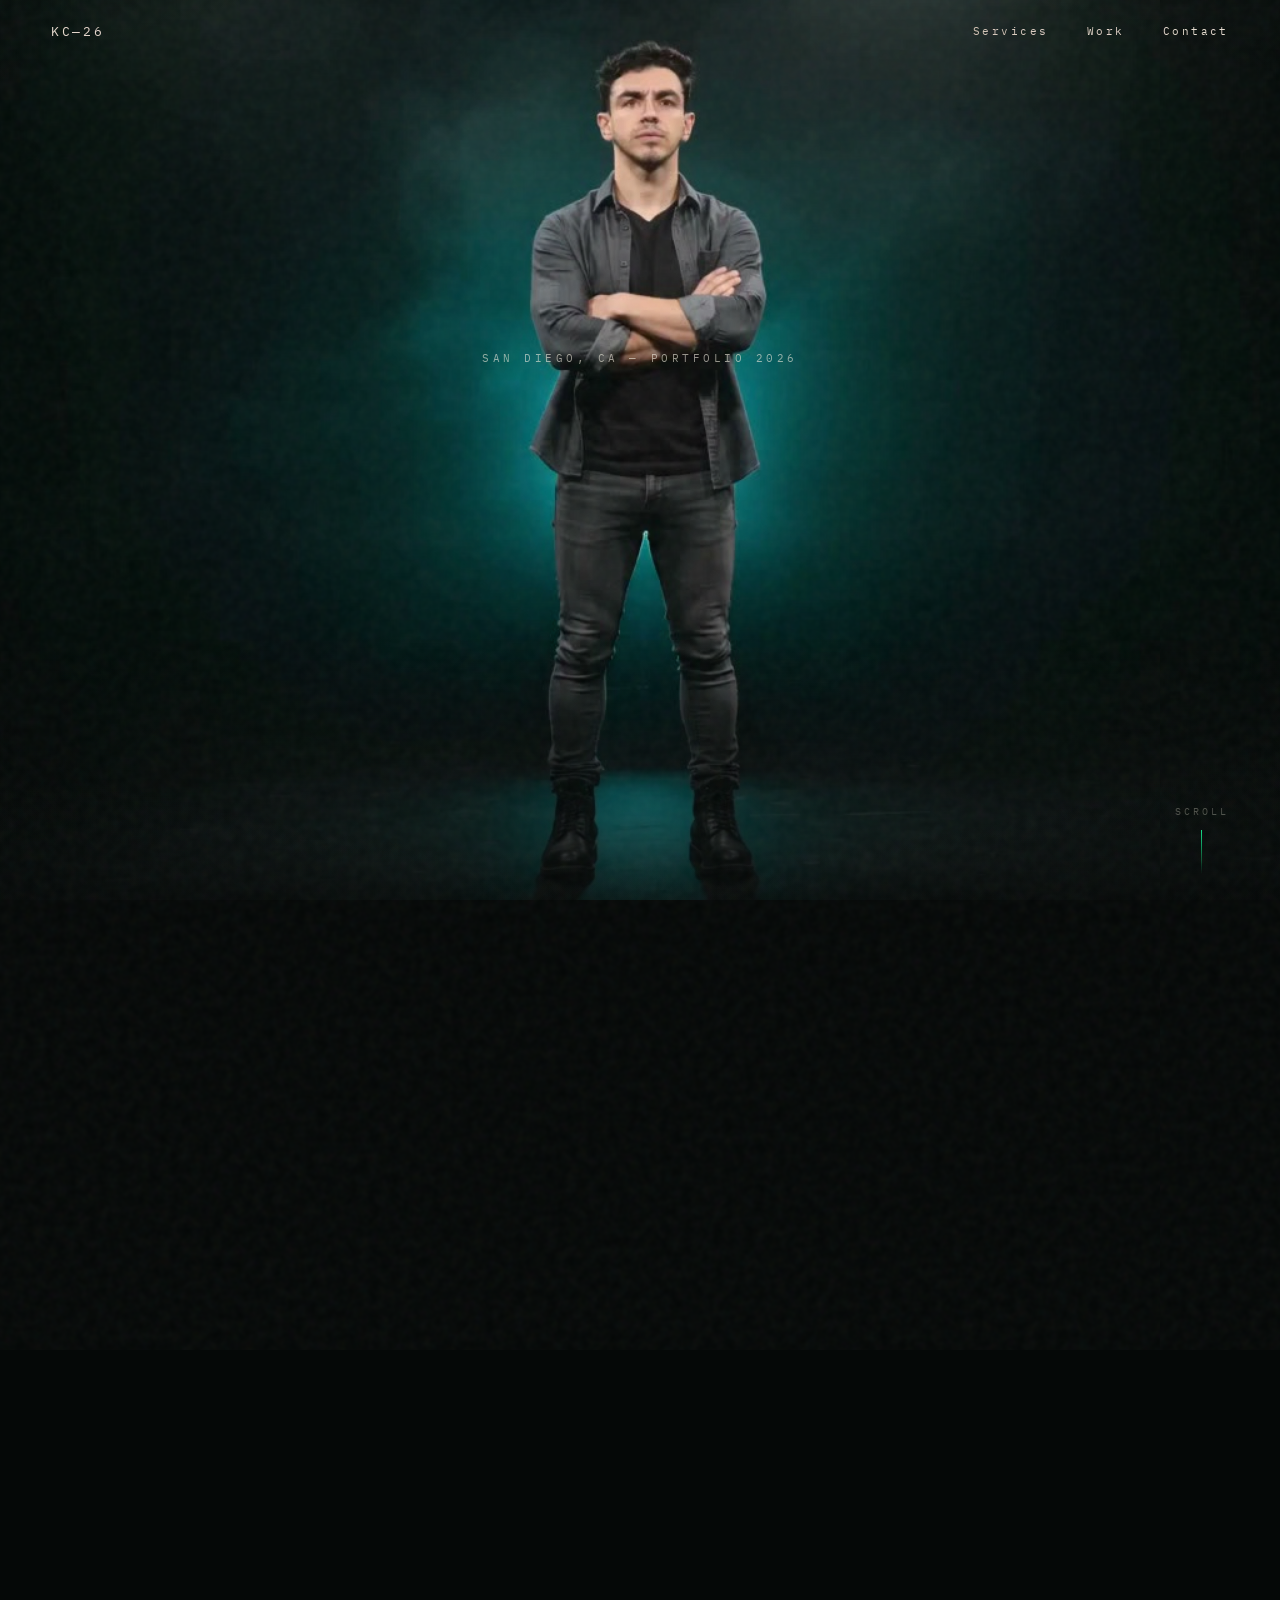
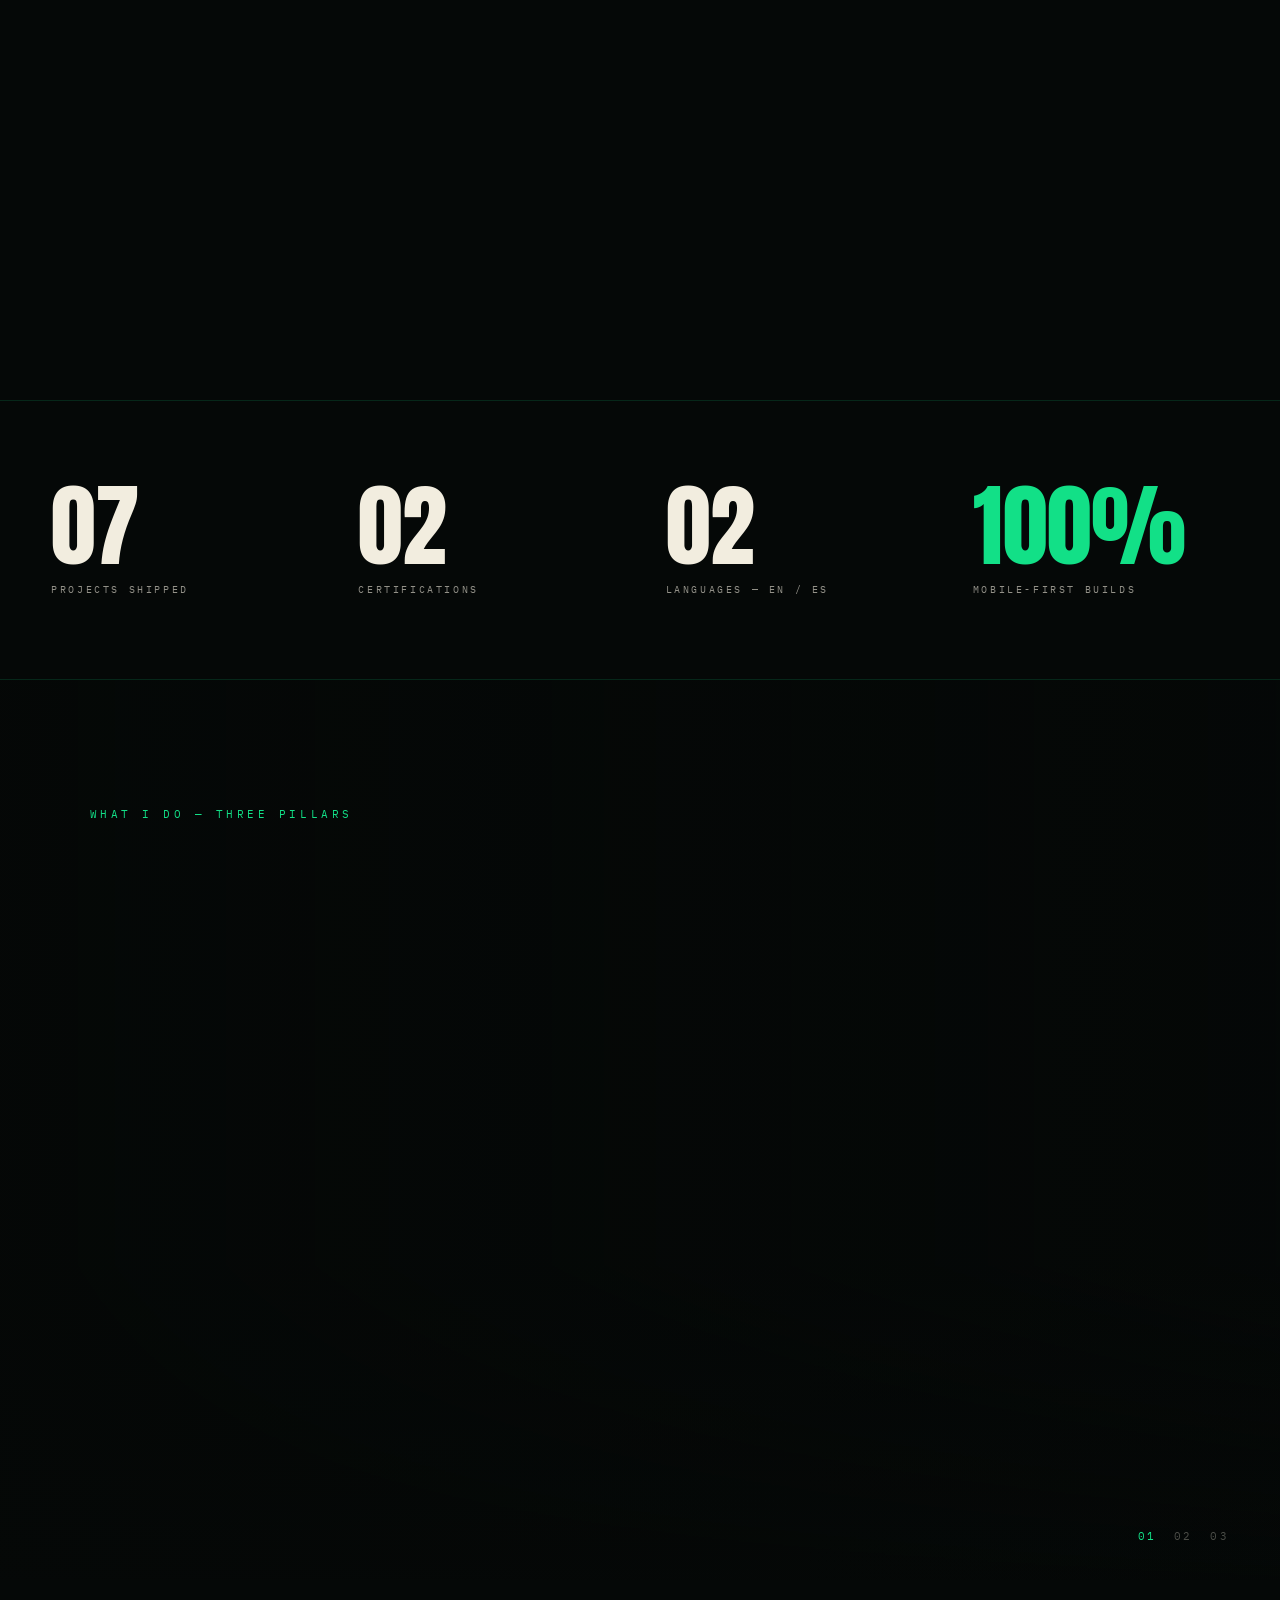
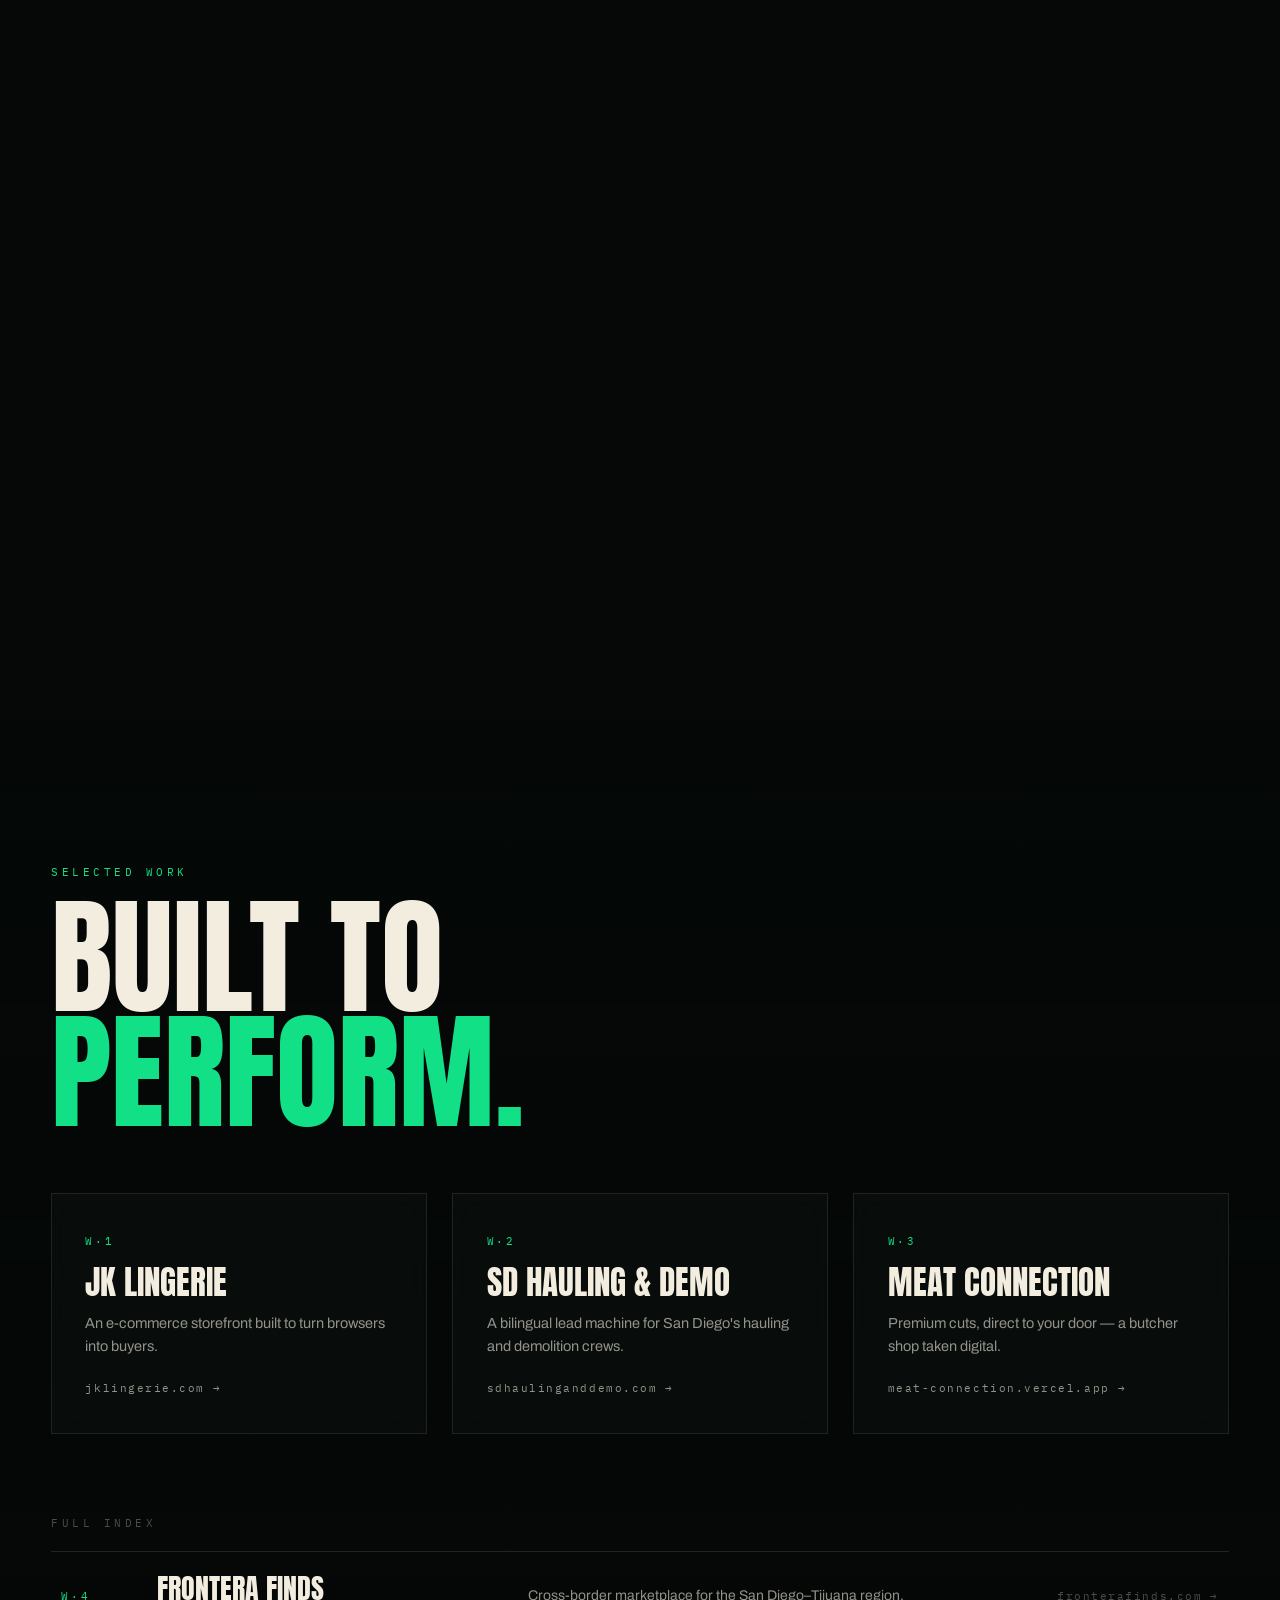
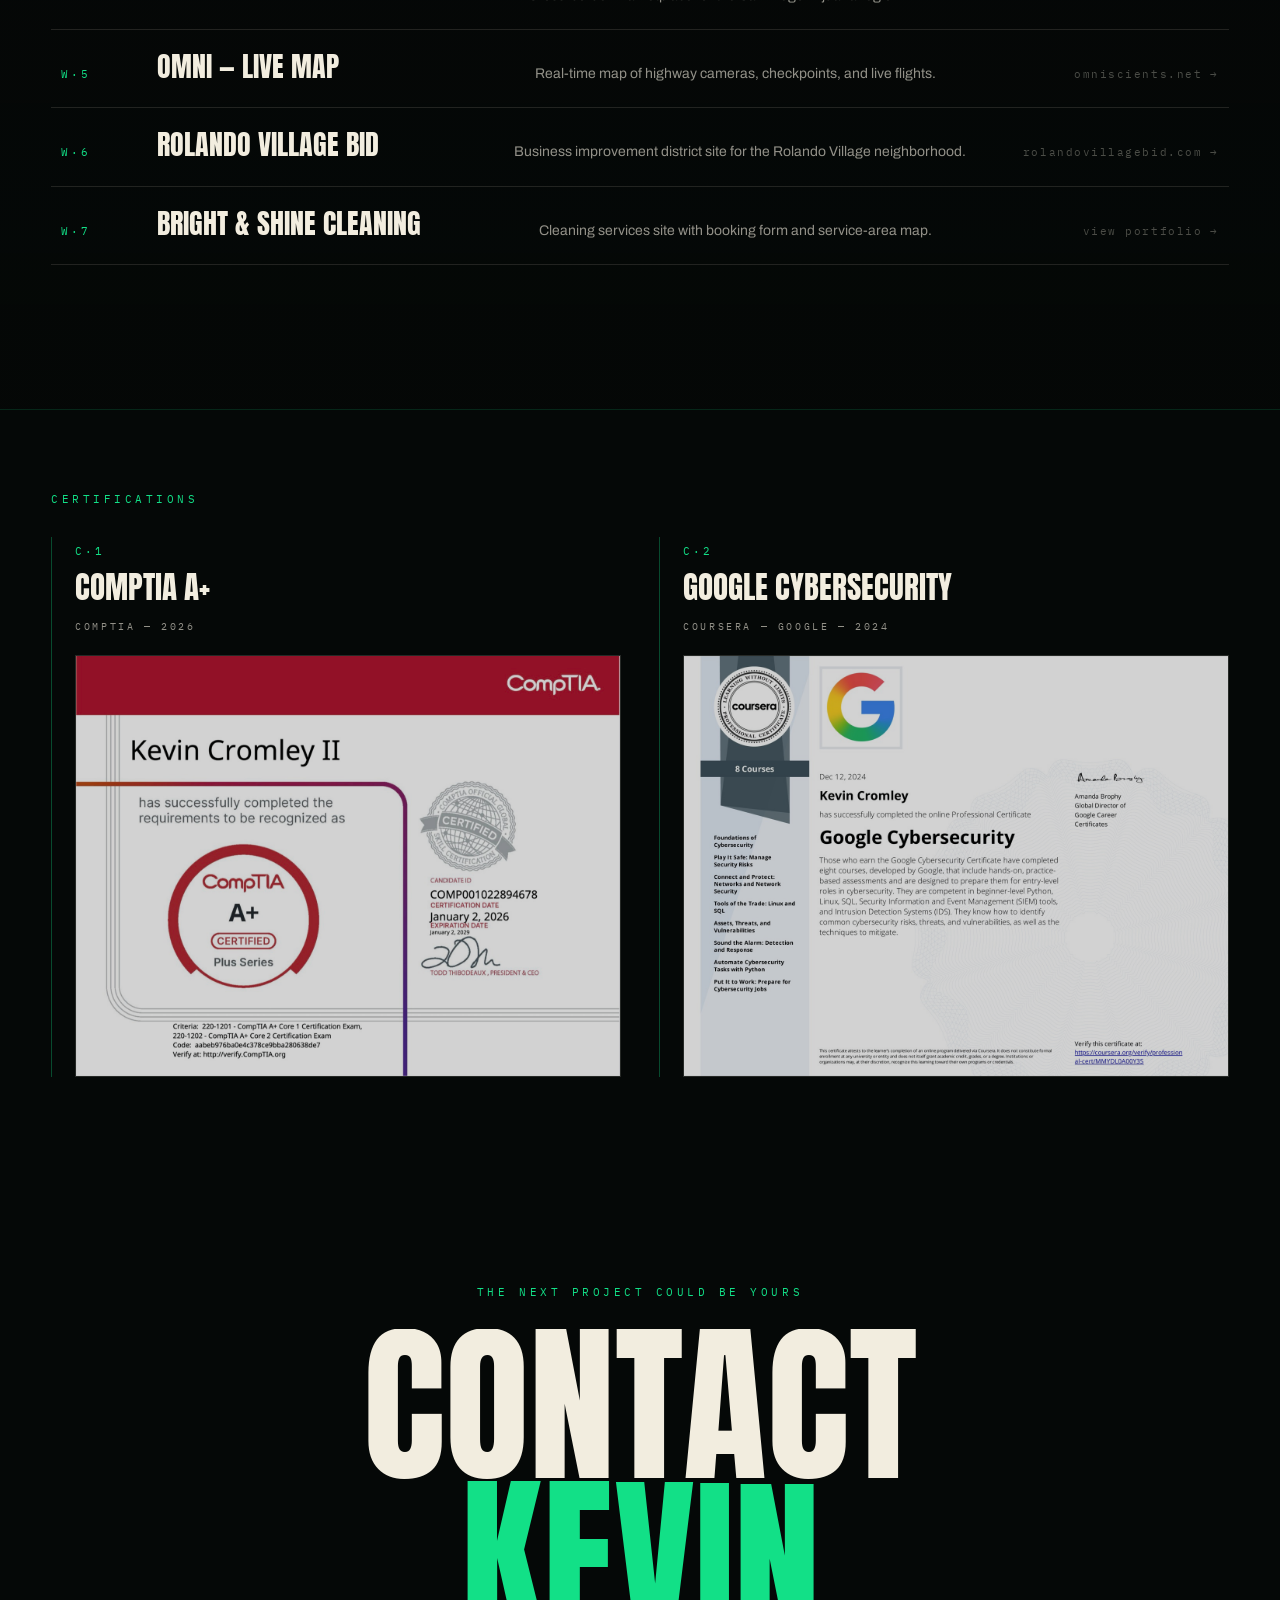
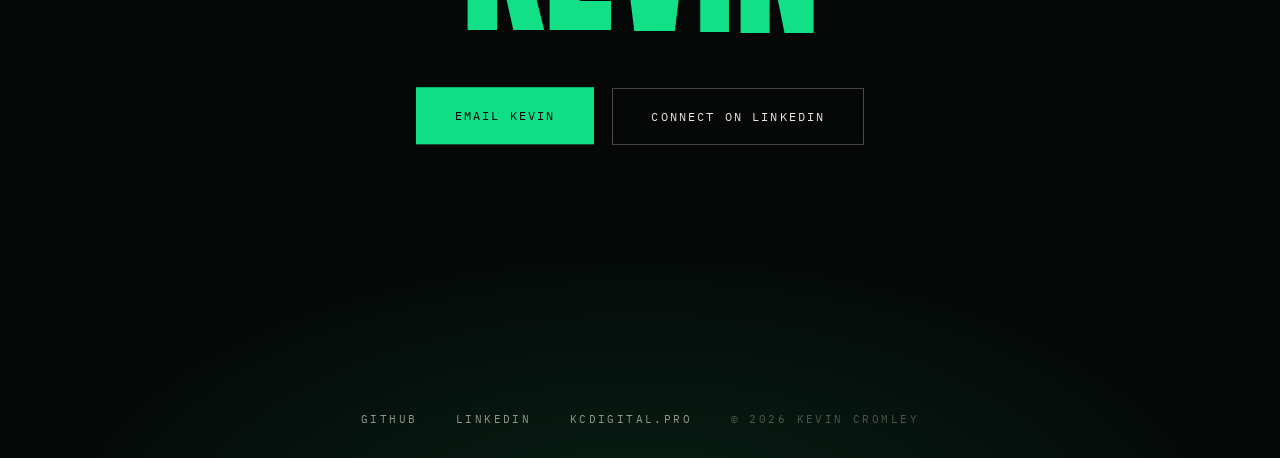
==== cinematic/index.html @ d26b4475 "Add cinematic 3D-scroll portfolio page Scroll-scrubbed Seedance hero orbit (193-frame canvas sequenc" ====
<!DOCTYPE html>
<html lang="en">
<head>
  <meta charset="UTF-8" />
  <meta name="viewport" content="width=device-width, initial-scale=1.0" />
  <title>Kevin Cromley — Design &amp; Marketing for Businesses</title>
  <meta name="description" content="Kevin Cromley designs websites and marketing solutions for businesses. Web development, SEO optimization, and IT services in San Diego." />
  <link rel="icon" href="../images/favicon.png" />
  <link rel="preconnect" href="https://fonts.googleapis.com" />
  <link rel="preconnect" href="https://fonts.gstatic.com" crossorigin />
  <link href="https://fonts.googleapis.com/css2?family=Anton&family=Archivo:wght@400;500;600&family=IBM+Plex+Mono:wght@400;500&display=swap" rel="stylesheet" />
  <link rel="stylesheet" href="css/cinematic.css?v=3" />
</head>
<body>

  <!-- Loader -->
  <div class="loader" id="loader" aria-hidden="true">
    <div class="loader-inner">
      <span class="loader-label mono">LOADING ORBIT</span>
      <span class="loader-pct mono" id="loaderPct">0%</span>
      <div class="loader-bar"><div class="loader-fill" id="loaderFill"></div></div>
    </div>
  </div>

  <!-- Header -->
  <header class="site-head">
    <a class="head-mark mono" href="#top">KC—26</a>
    <nav class="head-nav mono">
      <a href="#pillars">Services</a>
      <a href="#work">Work</a>
      <a href="#contact">Contact</a>
    </nav>
  </header>

  <main id="top">

    <!-- ══ HERO · ORBIT SCRUB ══ -->
    <section class="hero" id="hero">
      <div class="hero-stage">
        <canvas id="orbitCanvas" aria-label="Cinematic orbit of Kevin Cromley"></canvas>
        <div class="hero-vignette" aria-hidden="true"></div>

        <div class="hero-type">
          <p class="hero-eyebrow mono">SAN DIEGO, CA — PORTFOLIO 2026</p>
          <h1 class="hero-name" aria-label="Kevin Cromley">
            <span class="name-line" data-word="KEVIN"></span>
            <span class="name-line accent-line" data-word="CROMLEY"></span>
          </h1>
          <p class="hero-sub">Design websites and marketing solutions for businesses.</p>
        </div>

        <div class="scroll-cue mono" aria-hidden="true">
          <span>SCROLL</span>
          <span class="cue-line"></span>
        </div>
      </div>
    </section>

    <!-- ══ STATS STRIP ══ -->
    <section class="stats" id="stats">
      <div class="stats-grid">
        <div class="stat">
          <span class="stat-num" data-count="7" data-pad="2">00</span>
          <span class="stat-label mono">PROJECTS SHIPPED</span>
        </div>
        <div class="stat">
          <span class="stat-num" data-count="2" data-pad="2">00</span>
          <span class="stat-label mono">CERTIFICATIONS</span>
        </div>
        <div class="stat">
          <span class="stat-num" data-count="2" data-pad="2">00</span>
          <span class="stat-label mono">LANGUAGES — EN / ES</span>
        </div>
        <div class="stat">
          <span class="stat-num" data-count="100" data-suffix="%">0</span>
          <span class="stat-label mono">MOBILE-FIRST BUILDS</span>
        </div>
      </div>
    </section>

    <!-- ══ THREE PILLARS · over THE BUILDER ══ -->
    <section class="pillars" id="pillars">
      <div class="pillars-stage">
        <video class="bg-video" id="builderVideo" muted loop playsinline preload="auto"
               src="video/builder.mp4"></video>
        <div class="stage-shade" aria-hidden="true"></div>

        <p class="section-eyebrow mono">WHAT I DO — THREE PILLARS</p>

        <div class="pillar" data-pillar="0">
          <span class="pillar-idx mono">01</span>
          <h2 class="pillar-title">Website<br />&amp; Development</h2>
          <p class="pillar-body">Fast, bilingual, mobile-first websites built to bring in calls — from storefronts to service sites.</p>
        </div>
        <div class="pillar" data-pillar="1">
          <span class="pillar-idx mono">02</span>
          <h2 class="pillar-title">SEO<br />Optimization</h2>
          <p class="pillar-body">Local search, Google Business Profile, and campaigns that put businesses in front of the people already looking.</p>
        </div>
        <div class="pillar" data-pillar="2">
          <span class="pillar-idx mono">03</span>
          <h2 class="pillar-title">IT Services<br />for Local Business</h2>
          <p class="pillar-body">Network setup, Windows &amp; Linux servers, workstation deployment, and ongoing support. CompTIA A+ certified.</p>
        </div>

        <div class="pillar-progress mono" aria-hidden="true">
          <span class="pp-step" data-step="0">01</span>
          <span class="pp-step" data-step="1">02</span>
          <span class="pp-step" data-step="2">03</span>
        </div>
      </div>
    </section>

    <!-- ══ WORK · over THE CLOSER ══ -->
    <section class="work" id="work">
      <video class="bg-video work-video" id="closerVideo" muted loop playsinline preload="auto"
             src="video/closer.mp4"></video>
      <div class="stage-shade work-shade" aria-hidden="true"></div>

      <div class="work-inner">
        <p class="section-eyebrow mono">SELECTED WORK</p>
        <h2 class="work-heading">Built to<br /><span class="accent">perform.</span></h2>

        <div class="work-cards">
          <a class="card" href="https://www.jklingerie.com" target="_blank" rel="noopener">
            <span class="card-idx mono">W·1</span>
            <h3 class="card-title">JK Lingerie</h3>
            <p class="card-pitch">An e-commerce storefront built to turn browsers into buyers.</p>
            <span class="card-url mono">jklingerie.com<span class="card-arrow">→</span></span>
          </a>
          <a class="card" href="https://www.sdhaulinganddemo.com" target="_blank" rel="noopener">
            <span class="card-idx mono">W·2</span>
            <h3 class="card-title">SD Hauling &amp; Demo</h3>
            <p class="card-pitch">A bilingual lead machine for San Diego's hauling and demolition crews.</p>
            <span class="card-url mono">sdhaulinganddemo.com<span class="card-arrow">→</span></span>
          </a>
          <a class="card" href="https://meat-connection.vercel.app" target="_blank" rel="noopener">
            <span class="card-idx mono">W·3</span>
            <h3 class="card-title">Meat Connection</h3>
            <p class="card-pitch">Premium cuts, direct to your door — a butcher shop taken digital.</p>
            <span class="card-url mono">meat-connection.vercel.app<span class="card-arrow">→</span></span>
          </a>
        </div>

        <div class="work-index">
          <p class="index-label mono">FULL INDEX</p>
          <a class="index-row" href="https://fronterafinds.com" target="_blank" rel="noopener">
            <span class="row-idx mono">W·4</span>
            <span class="row-title">Frontera Finds</span>
            <span class="row-note">Cross-border marketplace for the San Diego–Tijuana region.</span>
            <span class="row-url mono">fronterafinds.com<span class="card-arrow">→</span></span>
          </a>
          <a class="index-row" href="https://www.omniscients.net" target="_blank" rel="noopener">
            <span class="row-idx mono">W·5</span>
            <span class="row-title">Omni — Live Map</span>
            <span class="row-note">Real-time map of highway cameras, checkpoints, and live flights.</span>
            <span class="row-url mono">omniscients.net<span class="card-arrow">→</span></span>
          </a>
          <a class="index-row" href="https://rolandovillagebid.com" target="_blank" rel="noopener">
            <span class="row-idx mono">W·6</span>
            <span class="row-title">Rolando Village BID</span>
            <span class="row-note">Business improvement district site for the Rolando Village neighborhood.</span>
            <span class="row-url mono">rolandovillagebid.com<span class="card-arrow">→</span></span>
          </a>
          <a class="index-row" href="../portfolio.html" target="_blank" rel="noopener">
            <span class="row-idx mono">W·7</span>
            <span class="row-title">Bright &amp; Shine Cleaning</span>
            <span class="row-note">Cleaning services site with booking form and service-area map.</span>
            <span class="row-url mono">view portfolio<span class="card-arrow">→</span></span>
          </a>
        </div>
      </div>
    </section>

    <!-- ══ CREDENTIALS ══ -->
    <section class="creds" id="credentials">
      <div class="creds-inner">
        <p class="section-eyebrow mono">CERTIFICATIONS</p>
        <div class="creds-grid">
          <div class="cred">
            <span class="cred-idx mono">C·1</span>
            <h3 class="cred-title">CompTIA A+</h3>
            <span class="cred-issuer mono">COMPTIA — 2026</span>
            <figure class="cred-img">
              <img src="certs/comptia.jpg" alt="CompTIA A+ certificate awarded to Kevin Cromley II" loading="lazy" />
            </figure>
          </div>
          <div class="cred">
            <span class="cred-idx mono">C·2</span>
            <h3 class="cred-title">Google Cybersecurity</h3>
            <span class="cred-issuer mono">COURSERA — GOOGLE — 2024</span>
            <figure class="cred-img">
              <img src="certs/google-cybersecurity.jpg" alt="Google Cybersecurity Professional Certificate awarded to Kevin Cromley" loading="lazy" />
            </figure>
          </div>
        </div>
      </div>
    </section>

    <!-- ══ FINALE ══ -->
    <section class="finale" id="contact">
      <p class="section-eyebrow mono">THE NEXT PROJECT COULD BE YOURS</p>
      <h2 class="finale-name">
        <span class="name-line" data-word="CONTACT"></span>
        <span class="name-line accent-line" data-word="KEVIN"></span>
      </h2>
      <div class="finale-actions">
        <a class="btn btn-solid" href="mailto:kevin@kcdigital.pro">Email Kevin</a>
        <a class="btn btn-ghost" href="https://www.linkedin.com/in/kevin-cromley-ii-6541a0319" target="_blank" rel="noopener">Connect on LinkedIn</a>
      </div>

      <footer class="site-foot mono">
        <a href="https://github.com/BitByteKev" target="_blank" rel="noopener">GITHUB</a>
        <a href="https://www.linkedin.com/in/kevin-cromley-ii-6541a0319" target="_blank" rel="noopener">LINKEDIN</a>
        <a href="https://kcdigital.pro" target="_blank" rel="noopener">KCDIGITAL.PRO</a>
        <span class="foot-copy">© 2026 KEVIN CROMLEY</span>
      </footer>
    </section>

  </main>

  <!-- Film grain -->
  <div class="grain" aria-hidden="true"></div>

  <script>
    window.__ORBIT__ = { count: 193, path: 'frames/orbit_', ext: '.jpg', pad: 4 };
  </script>
  <script src="js/lenis.min.js"></script>
  <script src="js/gsap.min.js"></script>
  <script src="js/ScrollTrigger.min.js"></script>
  <script src="js/main.js?v=3"></script>
</body>
</html>
---- cinematic/css/cinematic.css ----
/* ═══════════════════════════════════════════════════
   KEVIN CROMLEY — CINEMATIC PORTFOLIO 2026
   ink black · emerald · cream
   ═══════════════════════════════════════════════════ */

:root {
  --ink: #050807;
  --coal: #0b100e;
  --emerald: #12e087;
  --emerald-deep: #0c6b44;
  --cream: #f2eddf;
  --cream-60: rgba(242, 237, 223, 0.6);
  --cream-30: rgba(242, 237, 223, 0.3);
  --display: "Anton", "Arial Narrow", sans-serif;
  --body: "Archivo", "Helvetica Neue", sans-serif;
  --mono: "IBM Plex Mono", "SF Mono", monospace;
}

* { margin: 0; padding: 0; box-sizing: border-box; }

html { background: var(--ink); }
html.lenis, html.lenis body { height: auto; }
.lenis.lenis-smooth { scroll-behavior: auto !important; }

body {
  background: var(--ink);
  color: var(--cream);
  font-family: var(--body);
  font-size: 16px;
  line-height: 1.6;
  overflow-x: hidden;
  -webkit-font-smoothing: antialiased;
}

.mono { font-family: var(--mono); }

a { color: inherit; text-decoration: none; }

::selection { background: var(--emerald); color: var(--ink); }

:focus-visible {
  outline: 2px solid var(--emerald);
  outline-offset: 3px;
}

/* ── Loader ─────────────────────────────────────── */
.loader {
  position: fixed; inset: 0; z-index: 90;
  background: var(--ink);
  display: flex; align-items: center; justify-content: center;
  transition: opacity 0.6s ease, visibility 0.6s;
}
.loader.done { opacity: 0; visibility: hidden; pointer-events: none; }
.loader-inner { width: min(320px, 70vw); }
.loader-label, .loader-pct {
  font-size: 11px; letter-spacing: 0.25em; color: var(--cream-60);
}
.loader-pct { float: right; color: var(--emerald); }
.loader-bar {
  margin-top: 12px; height: 1px; background: rgba(242, 237, 223, 0.15);
}
.loader-fill {
  height: 100%; width: 0%; background: var(--emerald);
  transition: width 0.2s ease;
}

/* ── Header ─────────────────────────────────────── */
.site-head {
  position: fixed; top: 0; left: 0; right: 0; z-index: 50;
  display: flex; justify-content: space-between; align-items: center;
  padding: 22px clamp(20px, 4vw, 56px);
  mix-blend-mode: difference;
}
.head-mark { font-size: 13px; letter-spacing: 0.2em; color: var(--cream); }
.head-nav { display: flex; gap: clamp(16px, 3vw, 40px); }
.head-nav a {
  font-size: 11px; letter-spacing: 0.22em; color: var(--cream);
  position: relative; padding-bottom: 2px;
}
.head-nav a::after {
  content: ""; position: absolute; left: 0; bottom: 0;
  width: 100%; height: 1px; background: var(--cream);
  transform: scaleX(0); transform-origin: right;
  transition: transform 0.35s cubic-bezier(0.65, 0, 0.35, 1);
}
.head-nav a:hover::after { transform: scaleX(1); transform-origin: left; }

/* ── Hero ───────────────────────────────────────── */
.hero { position: relative; }
.hero-stage {
  position: relative; height: 100vh; height: 100svh;
  overflow: hidden;
}
#orbitCanvas {
  position: absolute; inset: 0;
  width: 100%; height: 100%; display: block;
  background: var(--ink);
}
.hero-vignette {
  position: absolute; inset: 0; pointer-events: none;
  background:
    radial-gradient(ellipse 120% 90% at 50% 45%, transparent 55%, rgba(5, 8, 7, 0.85) 100%),
    linear-gradient(to top, rgba(5, 8, 7, 0.9) 0%, transparent 30%);
}

.hero-type {
  position: absolute; inset: 0;
  display: flex; flex-direction: column;
  align-items: center; justify-content: flex-end;
  padding-bottom: clamp(56px, 12vh, 130px);
  text-align: center; pointer-events: none;
}
.hero-eyebrow {
  font-size: 11px; letter-spacing: 0.32em;
  color: var(--cream-60); margin-bottom: clamp(8px, 2vh, 20px);
}

.hero-name, .finale-name {
  font-family: var(--display);
  font-weight: 400;
  line-height: 0.88;
  display: flex; flex-direction: column; align-items: center;
}
.hero-name { font-size: clamp(64px, 15.5vw, 230px); }
.name-line { display: block; overflow: hidden; white-space: nowrap; }
.name-line .ltr {
  display: inline-block; will-change: transform;
  color: var(--cream);
}
.accent-line .ltr { color: var(--emerald); }

.hero-sub {
  margin-top: clamp(14px, 3vh, 28px);
  font-size: clamp(14px, 1.6vw, 19px);
  font-weight: 400; letter-spacing: 0.02em;
  color: var(--cream-60); max-width: 34em;
  padding: 0 24px;
}

.scroll-cue {
  position: absolute; bottom: 26px; right: clamp(20px, 4vw, 56px);
  display: flex; flex-direction: column; align-items: center; gap: 10px;
  font-size: 10px; letter-spacing: 0.3em; color: var(--cream-30);
}
.cue-line {
  width: 1px; height: 44px;
  background: linear-gradient(to bottom, var(--emerald), transparent);
  animation: cueDrop 2s cubic-bezier(0.65, 0, 0.35, 1) infinite;
}
@keyframes cueDrop {
  0% { transform: scaleY(0); transform-origin: top; }
  45% { transform: scaleY(1); transform-origin: top; }
  55% { transform: scaleY(1); transform-origin: bottom; }
  100% { transform: scaleY(0); transform-origin: bottom; }
}

/* ── Stats strip ────────────────────────────────── */
.stats {
  position: relative; z-index: 2;
  background: var(--ink);
  border-top: 1px solid rgba(18, 224, 135, 0.14);
  border-bottom: 1px solid rgba(18, 224, 135, 0.14);
  padding: clamp(48px, 9vh, 96px) clamp(20px, 4vw, 56px);
}
.stats-grid {
  max-width: 1400px; margin: 0 auto;
  display: grid; grid-template-columns: repeat(4, 1fr);
  gap: clamp(24px, 4vw, 64px);
}
.stat { text-align: left; }
.stat-num {
  font-family: var(--display);
  font-size: clamp(52px, 7vw, 110px);
  line-height: 1; color: var(--cream); display: block;
}
.stat:nth-child(4) .stat-num { color: var(--emerald); }
.stat-label {
  display: block; margin-top: 10px;
  font-size: 10px; letter-spacing: 0.26em; color: var(--cream-60);
}

/* ── Pillars ────────────────────────────────────── */
.pillars { position: relative; }
.pillars-stage {
  position: relative; height: 100vh; height: 100svh; overflow: hidden;
  display: flex; align-items: center;
  padding: 0 clamp(24px, 7vw, 120px);
}
.bg-video {
  position: absolute; inset: 0;
  width: 100%; height: 100%; object-fit: cover;
}
.stage-shade {
  position: absolute; inset: 0; pointer-events: none;
  background:
    linear-gradient(to right, rgba(5, 8, 7, 0.92) 0%, rgba(5, 8, 7, 0.55) 55%, rgba(5, 8, 7, 0.25) 100%),
    linear-gradient(to top, rgba(5, 8, 7, 0.85) 0%, transparent 35%);
}

.section-eyebrow {
  font-size: 11px; letter-spacing: 0.32em; color: var(--emerald);
}
.pillars-stage .section-eyebrow {
  position: absolute; top: clamp(84px, 14vh, 140px); left: clamp(24px, 7vw, 120px);
}

.pillar {
  position: absolute; left: clamp(24px, 7vw, 120px);
  max-width: 720px;
  opacity: 0; visibility: hidden;
}
.pillar-idx {
  font-size: 13px; letter-spacing: 0.3em; color: var(--emerald);
  display: block; margin-bottom: 14px;
}
.pillar-title {
  font-family: var(--display); font-weight: 400;
  font-size: clamp(44px, 7.5vw, 112px);
  line-height: 0.92; color: var(--cream);
  text-transform: uppercase;
}
.pillar-body {
  margin-top: 20px; max-width: 30em;
  font-size: clamp(14px, 1.4vw, 18px);
  color: var(--cream-60);
}

.pillar-progress {
  position: absolute; right: clamp(20px, 4vw, 56px); bottom: 34px;
  display: flex; gap: 18px;
}
.pp-step {
  font-size: 11px; letter-spacing: 0.2em; color: var(--cream-30);
  transition: color 0.3s;
}
.pp-step.active { color: var(--emerald); }

/* ── Work ───────────────────────────────────────── */
.work { position: relative; overflow: hidden; }
.work-video { position: absolute; }
.work-shade {
  background:
    linear-gradient(to bottom, rgba(5, 8, 7, 0.92) 0%, rgba(5, 8, 7, 0.62) 40%, rgba(5, 8, 7, 0.92) 100%);
}
.work-inner {
  position: relative; z-index: 2;
  max-width: 1400px; margin: 0 auto;
  padding: clamp(90px, 16vh, 180px) clamp(20px, 4vw, 56px);
}
.work-heading {
  font-family: var(--display); font-weight: 400;
  font-size: clamp(56px, 10vw, 160px);
  line-height: 0.9; text-transform: uppercase;
  margin: 18px 0 clamp(40px, 7vh, 80px);
}
.work-heading .accent { color: var(--emerald); }

.work-cards {
  display: grid; grid-template-columns: repeat(3, 1fr);
  gap: clamp(16px, 2vw, 28px);
}
.card {
  position: relative; display: block;
  background: rgba(11, 16, 14, 0.72);
  border: 1px solid rgba(242, 237, 223, 0.1);
  backdrop-filter: blur(12px);
  -webkit-backdrop-filter: blur(12px);
  padding: clamp(24px, 2.6vw, 40px);
  transition: transform 0.45s cubic-bezier(0.22, 1, 0.36, 1),
              border-color 0.45s, background 0.45s;
  overflow: hidden;
}
.card::before {
  content: ""; position: absolute; left: 0; top: 0;
  width: 100%; height: 2px;
  background: var(--emerald);
  transform: scaleX(0); transform-origin: left;
  transition: transform 0.5s cubic-bezier(0.22, 1, 0.36, 1);
}
.card:hover {
  transform: translateY(-10px);
  border-color: rgba(18, 224, 135, 0.45);
  background: rgba(11, 16, 14, 0.9);
}
.card:hover::before { transform: scaleX(1); }
.card-idx {
  font-size: 11px; letter-spacing: 0.26em; color: var(--emerald);
}
.card-title {
  font-family: var(--display); font-weight: 400;
  font-size: clamp(26px, 2.6vw, 40px);
  text-transform: uppercase; line-height: 1;
  margin: 14px 0 12px;
}
.card-pitch {
  font-size: 14.5px; color: var(--cream-60); min-height: 3.2em;
}
.card-url {
  display: inline-flex; align-items: center; gap: 8px;
  margin-top: 22px; font-size: 11px; letter-spacing: 0.14em;
  color: var(--cream-60);
  transition: color 0.3s;
}
.card-arrow {
  display: inline-block;
  transition: transform 0.35s cubic-bezier(0.22, 1, 0.36, 1);
}
.card:hover .card-url { color: var(--emerald); }
.card:hover .card-arrow { transform: translateX(6px); }

/* ── Work index rows ────────────────────────────── */
.work-index { margin-top: clamp(56px, 9vh, 110px); }
.index-label {
  font-size: 11px; letter-spacing: 0.32em; color: var(--cream-30);
  margin-bottom: 18px;
}
.index-row {
  display: grid;
  grid-template-columns: 70px 1.1fr 1.6fr auto;
  align-items: baseline; gap: clamp(12px, 2vw, 32px);
  padding: 22px 10px;
  border-top: 1px solid rgba(242, 237, 223, 0.12);
  transition: background 0.35s, padding-left 0.45s cubic-bezier(0.22, 1, 0.36, 1);
}
.index-row:last-child { border-bottom: 1px solid rgba(242, 237, 223, 0.12); }
.row-idx { font-size: 11px; letter-spacing: 0.26em; color: var(--emerald); }
.row-title {
  font-family: var(--display); font-weight: 400;
  font-size: clamp(20px, 2.2vw, 34px);
  text-transform: uppercase; line-height: 1; color: var(--cream);
  transition: color 0.3s;
}
.row-note { font-size: 14px; color: var(--cream-60); }
.row-url {
  display: inline-flex; align-items: center; gap: 8px;
  font-size: 11px; letter-spacing: 0.14em; color: var(--cream-30);
  justify-self: end; transition: color 0.3s;
}
.index-row:hover { background: rgba(18, 224, 135, 0.06); padding-left: 22px; }
.index-row:hover .row-title { color: var(--emerald); }
.index-row:hover .row-url { color: var(--emerald); }
.index-row:hover .card-arrow { transform: translateX(6px); }

/* ── Credentials ────────────────────────────────── */
.creds {
  position: relative; z-index: 2;
  background: var(--ink);
  border-top: 1px solid rgba(18, 224, 135, 0.14);
  padding: clamp(48px, 9vh, 96px) clamp(20px, 4vw, 56px);
}
.creds-inner { max-width: 1400px; margin: 0 auto; }
.creds-grid {
  margin-top: 28px;
  display: grid; grid-template-columns: repeat(2, 1fr);
  gap: clamp(20px, 3vw, 48px);
}
.cred {
  border-left: 1px solid rgba(18, 224, 135, 0.3);
  padding-left: clamp(16px, 1.8vw, 28px);
}
.cred-idx { font-size: 11px; letter-spacing: 0.26em; color: var(--emerald); }
.cred-title {
  font-family: var(--display); font-weight: 400;
  font-size: clamp(22px, 2.4vw, 38px);
  text-transform: uppercase; line-height: 1.02;
  margin: 10px 0 8px; color: var(--cream);
}
.cred-issuer { font-size: 10px; letter-spacing: 0.26em; color: var(--cream-60); }
.cred-img {
  margin-top: 18px;
  border: 1px solid rgba(242, 237, 223, 0.14);
  overflow: hidden;
}
.cred-img img {
  display: block; width: 100%; height: auto;
  opacity: 0.82;
  filter: saturate(0.85);
  transition: opacity 0.4s, filter 0.4s, transform 0.6s cubic-bezier(0.22, 1, 0.36, 1);
}
.cred:hover .cred-img img {
  opacity: 1; filter: none; transform: scale(1.02);
}

/* ── Finale ─────────────────────────────────────── */
.finale {
  position: relative;
  min-height: 100vh; min-height: 100svh;
  display: flex; flex-direction: column;
  align-items: center; justify-content: center;
  text-align: center;
  padding: clamp(90px, 14vh, 160px) clamp(20px, 4vw, 56px) 0;
  background:
    radial-gradient(ellipse 70% 50% at 50% 110%, rgba(18, 224, 135, 0.12), transparent 70%),
    var(--ink);
}
.finale-name { font-size: clamp(58px, 13.5vw, 210px); }
.finale .section-eyebrow { margin-bottom: clamp(16px, 3vh, 30px); }

.finale-actions {
  display: flex; gap: 18px; flex-wrap: wrap; justify-content: center;
  margin-top: clamp(36px, 6vh, 64px);
}
.btn {
  font-family: var(--mono);
  font-size: 12px; letter-spacing: 0.18em; text-transform: uppercase;
  padding: 18px 38px;
  border: 1px solid var(--emerald);
  transition: transform 0.35s cubic-bezier(0.22, 1, 0.36, 1),
              background 0.35s, color 0.35s, box-shadow 0.35s;
}
.btn-solid { background: var(--emerald); color: var(--ink); }
.btn-solid:hover {
  transform: translateY(-4px);
  box-shadow: 0 14px 40px rgba(18, 224, 135, 0.35);
}
.btn-ghost { color: var(--cream); border-color: rgba(242, 237, 223, 0.3); }
.btn-ghost:hover {
  transform: translateY(-4px);
  border-color: var(--emerald); color: var(--emerald);
}

.site-foot {
  width: 100%; max-width: 1400px;
  margin-top: auto;
  padding: clamp(48px, 9vh, 90px) 0 30px;
  display: flex; gap: clamp(18px, 3vw, 44px);
  justify-content: center; flex-wrap: wrap;
  font-size: 11px; letter-spacing: 0.22em;
  color: var(--cream-30);
}
.site-foot a { color: var(--cream-60); transition: color 0.3s; }
.site-foot a:hover { color: var(--emerald); }

/* ── Grain ──────────────────────────────────────── */
.grain {
  position: fixed; inset: -50%; z-index: 80;
  pointer-events: none;
  background-image: url("data:image/svg+xml,%3Csvg viewBox='0 0 240 240' xmlns='http://www.w3.org/2000/svg'%3E%3Cfilter id='n'%3E%3CfeTurbulence type='fractalNoise' baseFrequency='0.72' numOctaves='2' stitchTiles='stitch'/%3E%3C/filter%3E%3Crect width='100%25' height='100%25' filter='url(%23n)'/%3E%3C/svg%3E");
  opacity: 0.05;
  animation: grainShift 0.9s steps(4) infinite;
}
@keyframes grainShift {
  0% { transform: translate(0, 0); }
  25% { transform: translate(-2%, 3%); }
  50% { transform: translate(3%, -2%); }
  75% { transform: translate(-3%, -3%); }
  100% { transform: translate(2%, 2%); }
}

/* ── Responsive ─────────────────────────────────── */
@media (max-width: 900px) {
  .stats-grid { grid-template-columns: repeat(2, 1fr); }
  .work-cards { grid-template-columns: 1fr; }
  .card-pitch { min-height: 0; }
  .index-row { grid-template-columns: 50px 1fr auto; }
  .row-note { display: none; }
  .creds-grid { grid-template-columns: 1fr; }
}
@media (max-width: 560px) {
  .head-nav a:not(:last-child) { display: none; }
  .pillar-title { font-size: clamp(40px, 12vw, 64px); }
  .scroll-cue { display: none; }
}

/* ── Reduced motion ─────────────────────────────── */
@media (prefers-reduced-motion: reduce) {
  .grain, .cue-line { animation: none; }
  .card, .btn, .card-arrow { transition: none; }
  html { scroll-behavior: auto; }
}
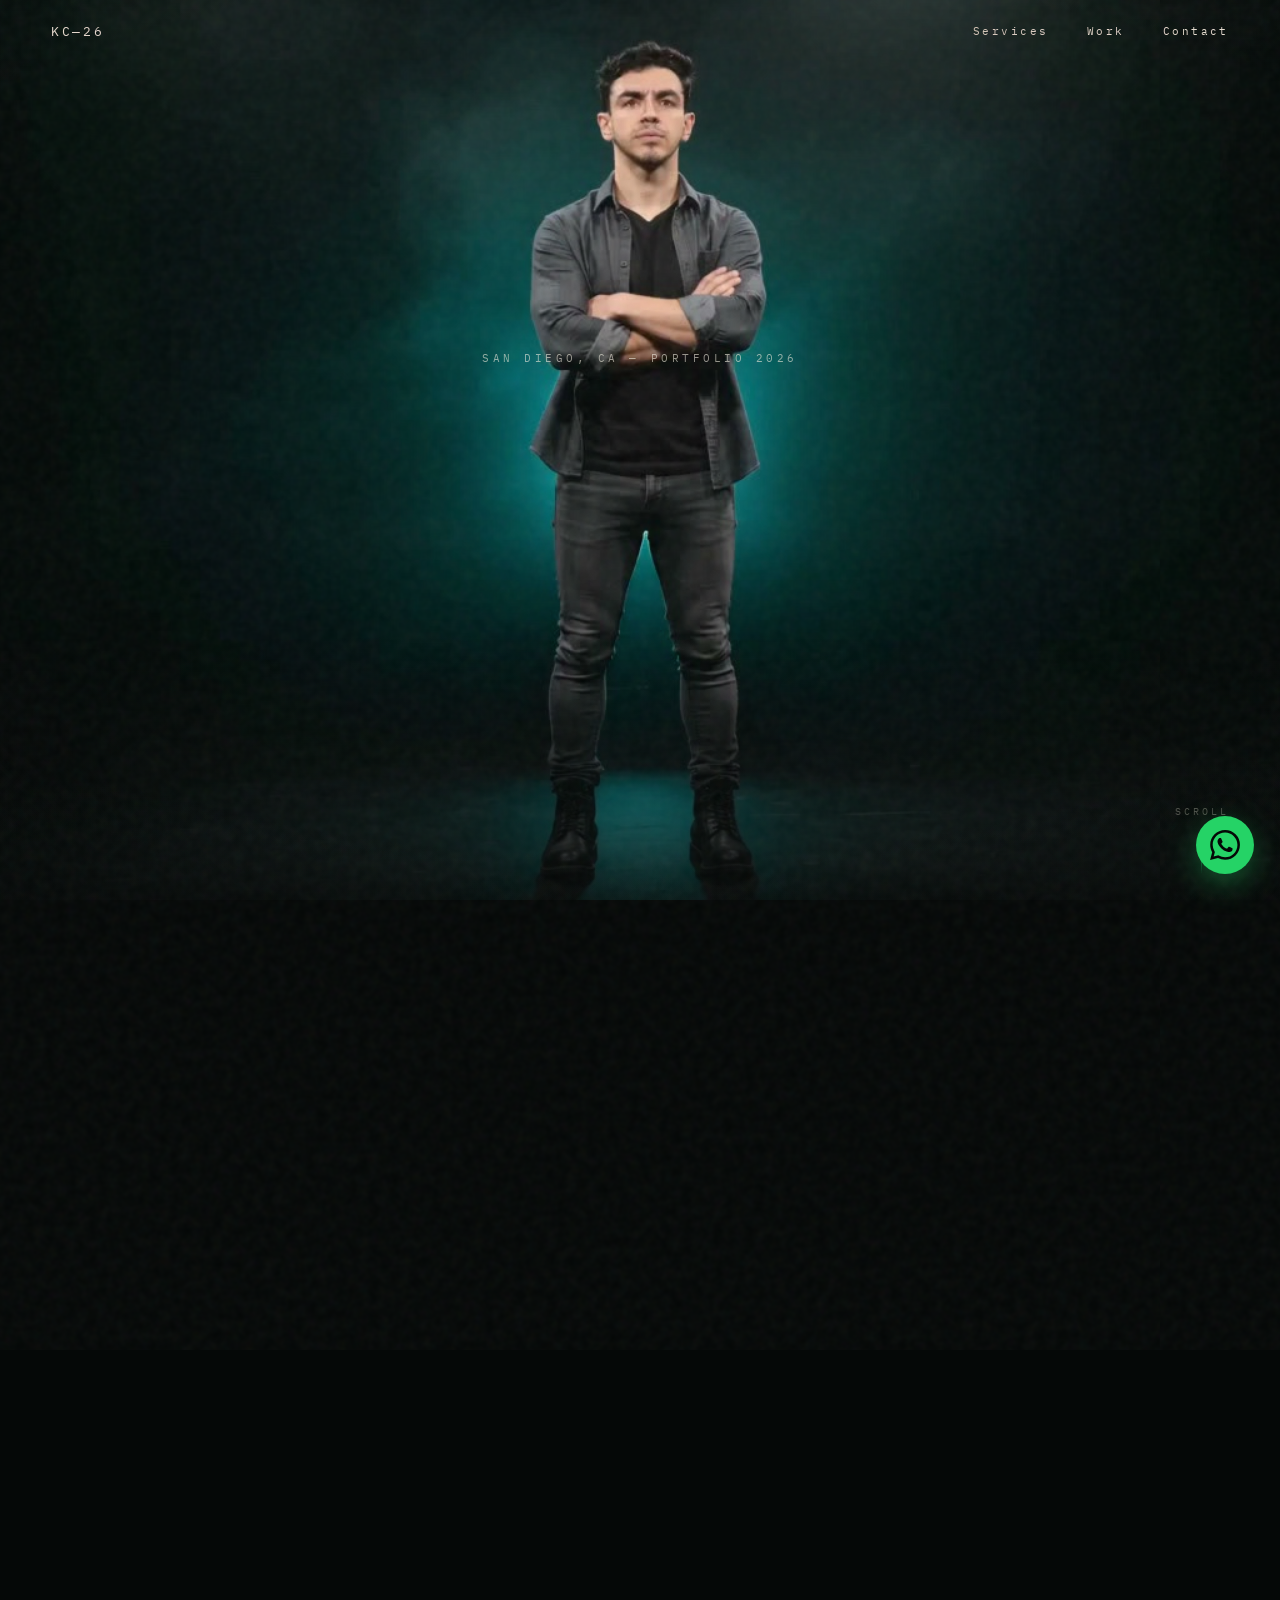
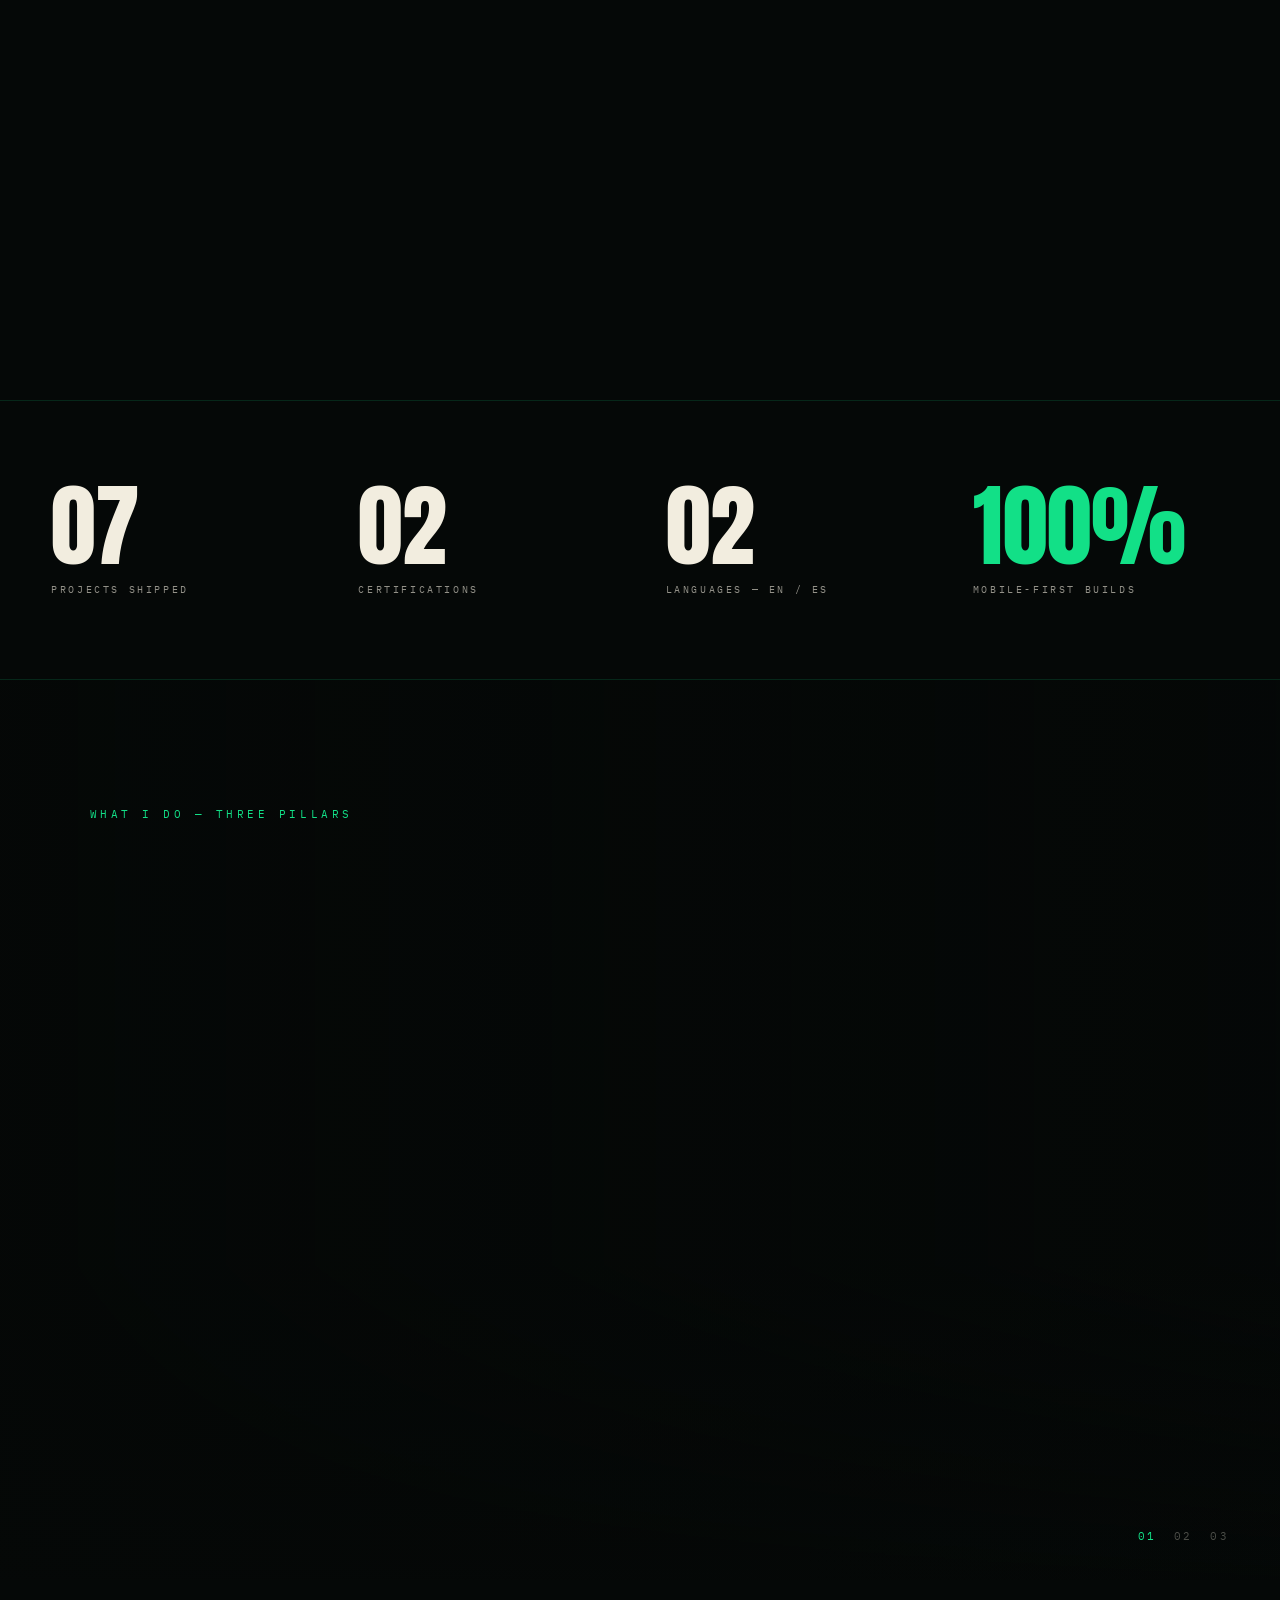
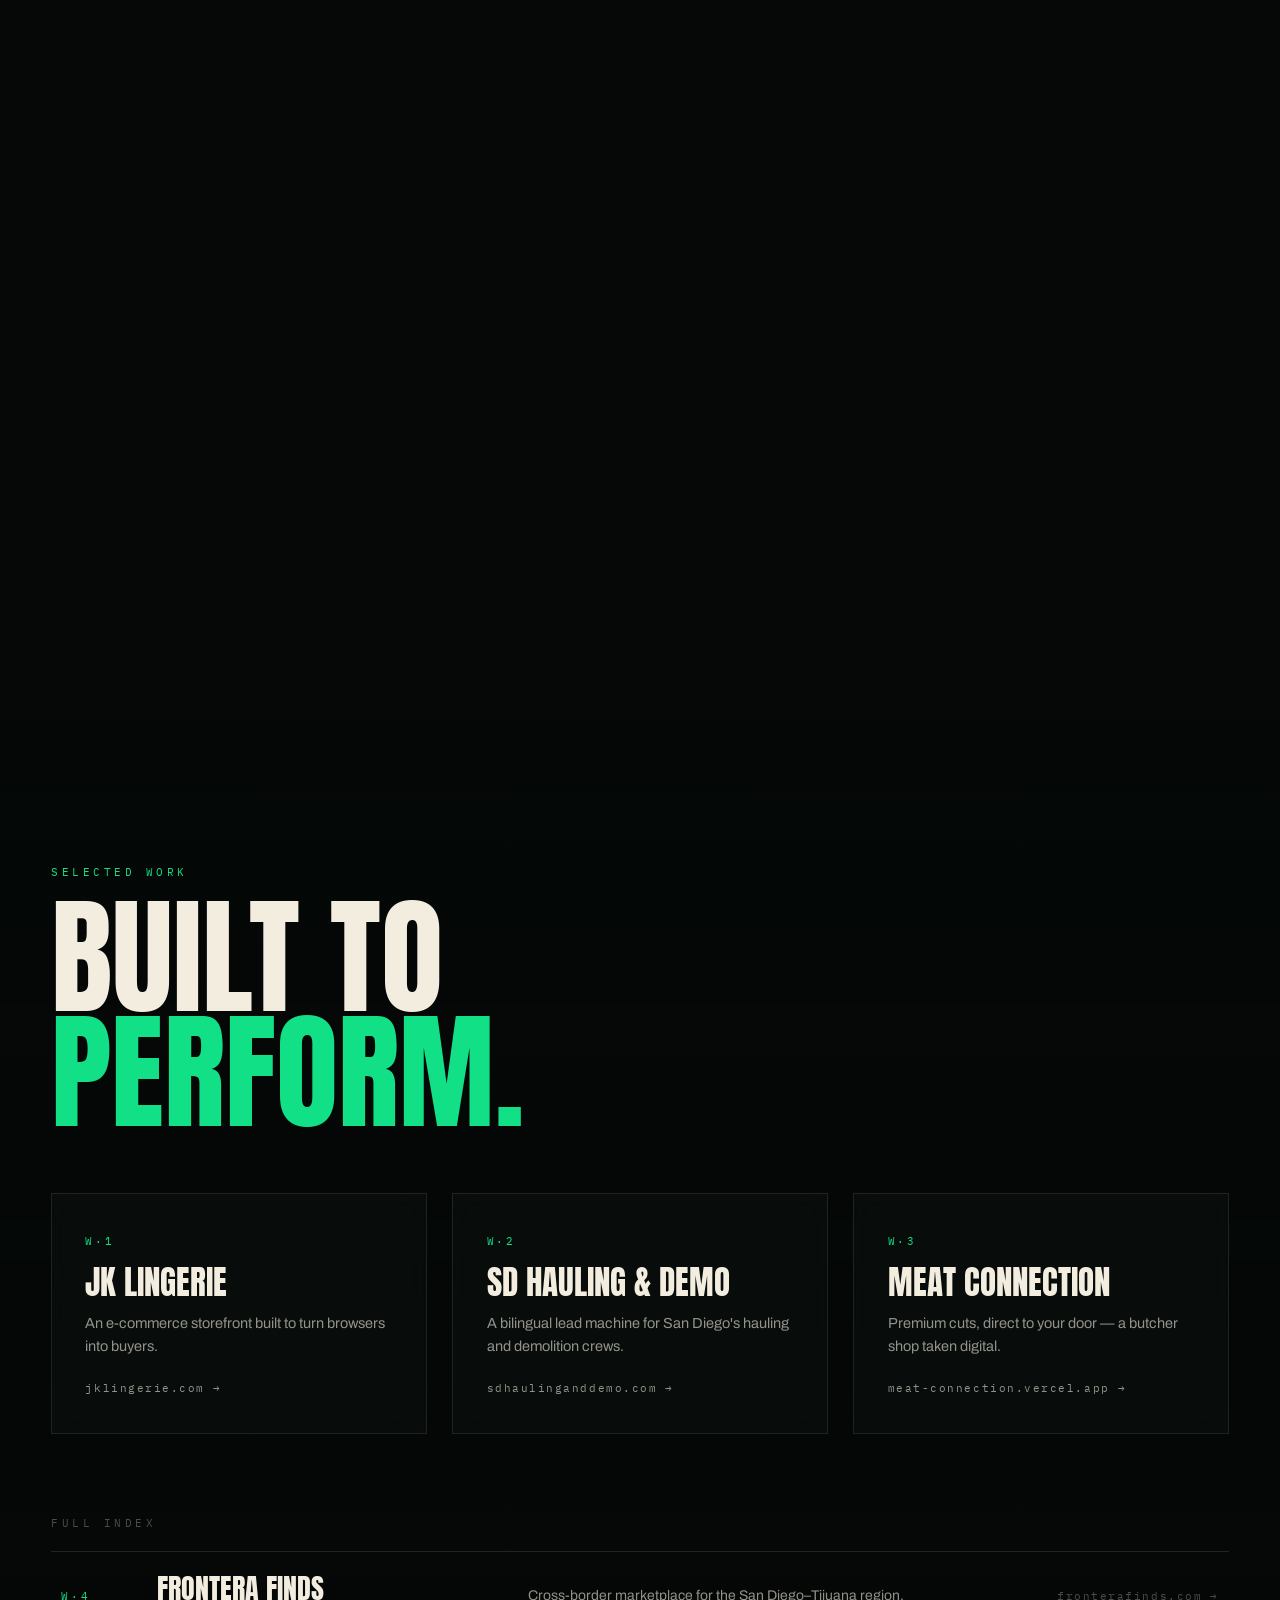
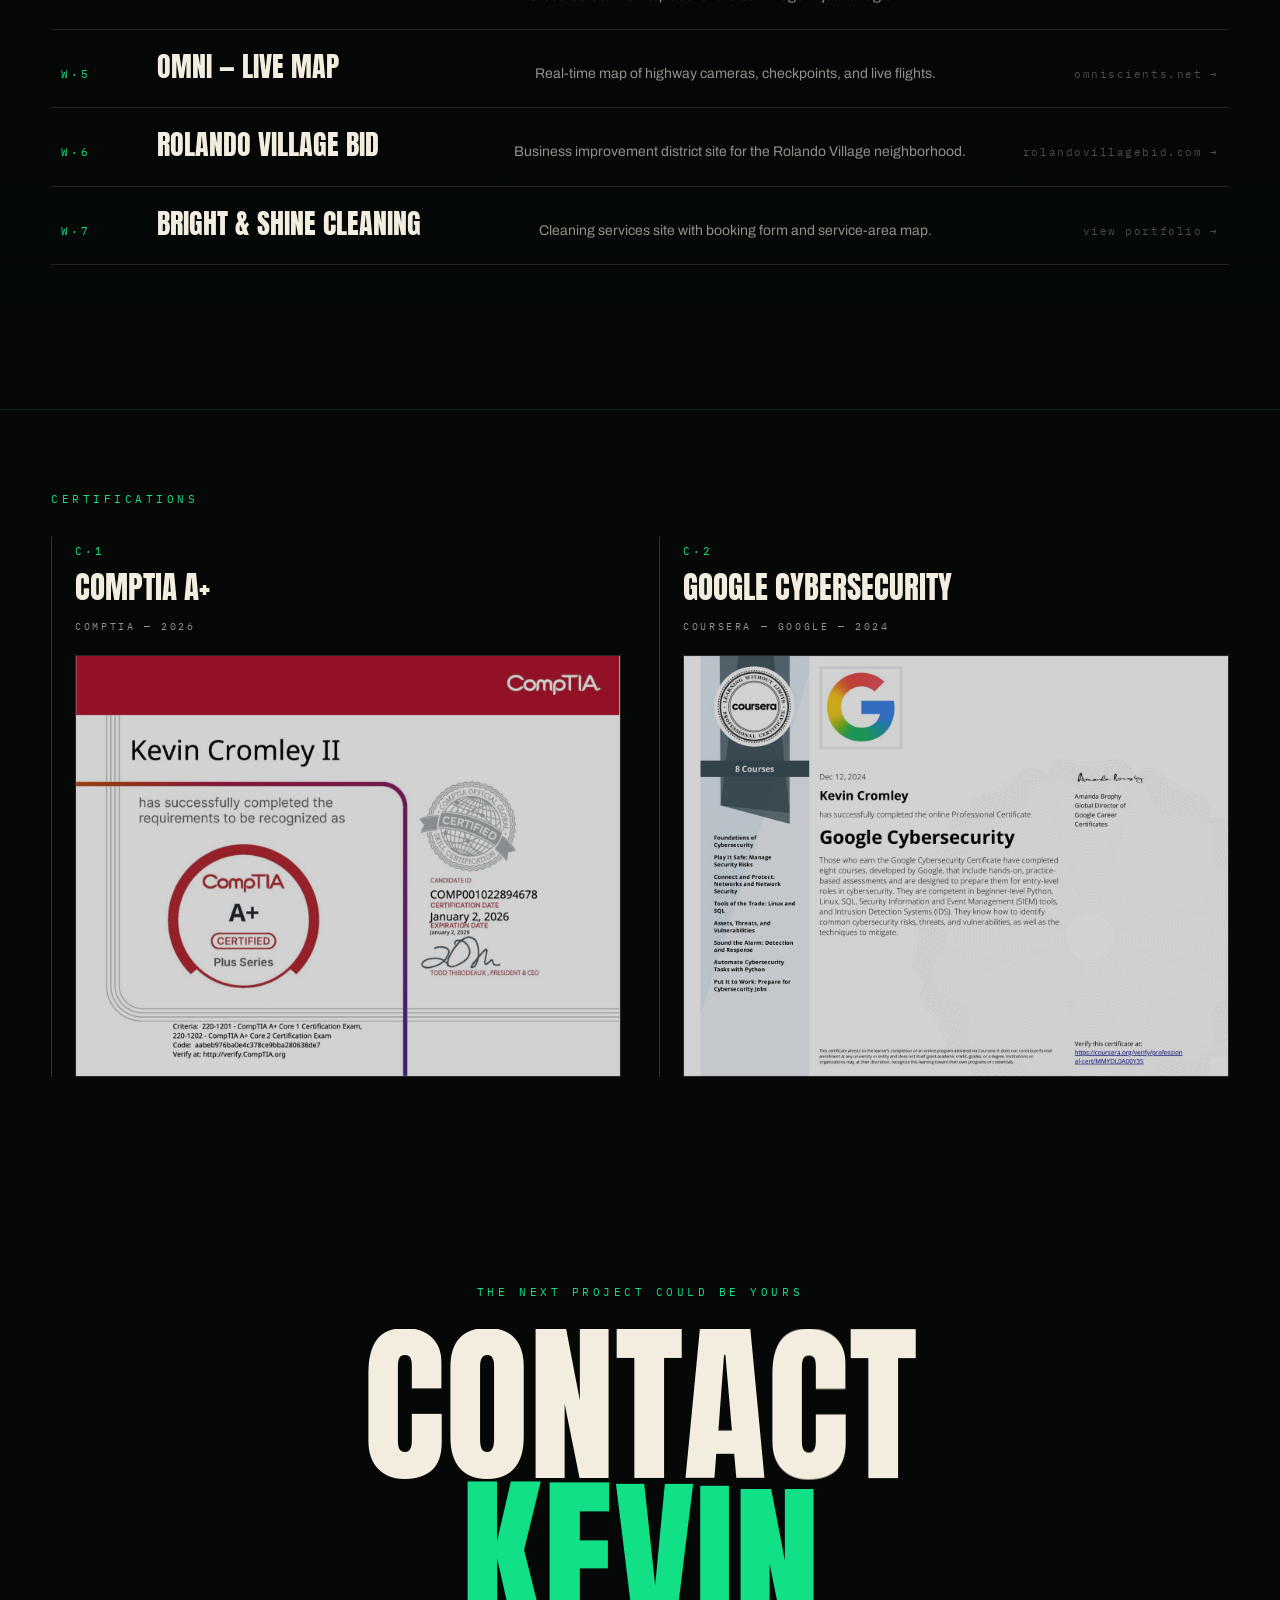
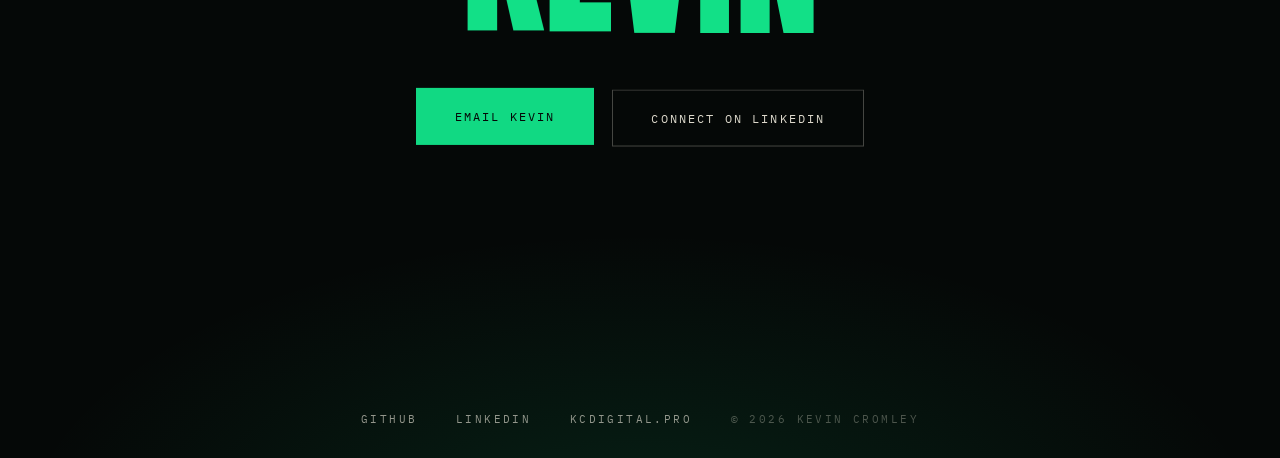
==== commit c04eef45: "Update cinematic page: new contact email, WhatsApp button, mobile support - Email Kevin button now u" ====
--- a/cinematic/index.html
+++ b/cinematic/index.html
@@ -9,7 +9,7 @@
   <link rel="preconnect" href="https://fonts.googleapis.com" />
   <link rel="preconnect" href="https://fonts.gstatic.com" crossorigin />
   <link href="https://fonts.googleapis.com/css2?family=Anton&family=Archivo:wght@400;500;600&family=IBM+Plex+Mono:wght@400;500&display=swap" rel="stylesheet" />
-  <link rel="stylesheet" href="css/cinematic.css?v=3" />
+  <link rel="stylesheet" href="css/cinematic.css?v=5" />
 </head>
 <body>
 
@@ -205,7 +205,7 @@
         <span class="name-line accent-line" data-word="KEVIN"></span>
       </h2>
       <div class="finale-actions">
-        <a class="btn btn-solid" href="mailto:kevin@kcdigital.pro">Email Kevin</a>
+        <a class="btn btn-solid" href="mailto:cromleyk@icloud.com">Email Kevin</a>
         <a class="btn btn-ghost" href="https://www.linkedin.com/in/kevin-cromley-ii-6541a0319" target="_blank" rel="noopener">Connect on LinkedIn</a>
       </div>
 
@@ -219,6 +219,13 @@
 
   </main>
 
+  <!-- WhatsApp — draggable -->
+  <a class="wa-fab" id="waFab" href="https://wa.me/16199448759" target="_blank" rel="noopener" aria-label="Text Kevin on WhatsApp">
+    <svg viewBox="0 0 24 24" xmlns="http://www.w3.org/2000/svg" aria-hidden="true">
+      <path d="M17.472 14.382c-.297-.149-1.758-.867-2.03-.967-.273-.099-.471-.148-.67.15-.197.297-.767.966-.94 1.164-.173.199-.347.223-.644.075-.297-.15-1.255-.463-2.39-1.475-.883-.788-1.48-1.761-1.653-2.059-.173-.297-.018-.458.13-.606.134-.133.297-.347.446-.52.149-.174.198-.298.298-.497.099-.198.05-.371-.025-.52-.075-.149-.669-1.612-.916-2.207-.242-.579-.487-.5-.669-.51-.173-.008-.371-.01-.57-.01-.198 0-.52.074-.792.372-.272.297-1.04 1.016-1.04 2.479 0 1.462 1.065 2.875 1.213 3.074.149.198 2.096 3.2 5.077 4.487.709.306 1.262.489 1.694.625.712.227 1.36.195 1.871.118.571-.085 1.758-.719 2.006-1.413.248-.694.248-1.289.173-1.413-.074-.124-.272-.198-.57-.347m-5.421 7.403h-.004a9.87 9.87 0 01-5.031-1.378l-.361-.214-3.741.982.998-3.648-.235-.374a9.86 9.86 0 01-1.51-5.26c.001-5.45 4.436-9.884 9.888-9.884 2.64 0 5.122 1.03 6.988 2.898a9.825 9.825 0 012.893 6.994c-.003 5.45-4.437 9.884-9.885 9.884m8.413-18.297A11.815 11.815 0 0012.05 0C5.495 0 .16 5.335.157 11.892c0 2.096.547 4.142 1.588 5.945L.057 24l6.305-1.654a11.882 11.882 0 005.683 1.448h.005c6.554 0 11.89-5.335 11.893-11.893a11.821 11.821 0 00-3.48-8.413z"/>
+    </svg>
+  </a>
+
   <!-- Film grain -->
   <div class="grain" aria-hidden="true"></div>
 
@@ -228,6 +235,6 @@
   <script src="js/lenis.min.js"></script>
   <script src="js/gsap.min.js"></script>
   <script src="js/ScrollTrigger.min.js"></script>
-  <script src="js/main.js?v=3"></script>
+  <script src="js/main.js?v=5"></script>
 </body>
 </html>
--- a/cinematic/css/cinematic.css
+++ b/cinematic/css/cinematic.css
@@ -431,6 +431,24 @@
 .site-foot a { color: var(--cream-60); transition: color 0.3s; }
 .site-foot a:hover { color: var(--emerald); }
 
+/* ── WhatsApp draggable button ──────────────────── */
+.wa-fab {
+  position: fixed;
+  right: 26px; bottom: 26px;
+  width: 58px; height: 58px;
+  border-radius: 50%;
+  background: #25d366;
+  display: flex; align-items: center; justify-content: center;
+  z-index: 85;
+  box-shadow: 0 10px 30px rgba(37, 211, 102, 0.35);
+  cursor: grab;
+  touch-action: none;
+  transition: box-shadow 0.3s;
+}
+.wa-fab:active { cursor: grabbing; }
+.wa-fab:hover { box-shadow: 0 14px 40px rgba(37, 211, 102, 0.55); }
+.wa-fab svg { width: 30px; height: 30px; fill: var(--ink); pointer-events: none; }
+
 /* ── Grain ──────────────────────────────────────── */
 .grain {
   position: fixed; inset: -50%; z-index: 80;
@@ -461,6 +479,9 @@
   .pillar-title { font-size: clamp(40px, 12vw, 64px); }
   .scroll-cue { display: none; }
 }
+@media (max-width: 900px) {
+  .pillar-progress { right: auto; left: clamp(20px, 4vw, 56px); }
+}
 
 /* ── Reduced motion ─────────────────────────────── */
 @media (prefers-reduced-motion: reduce) {
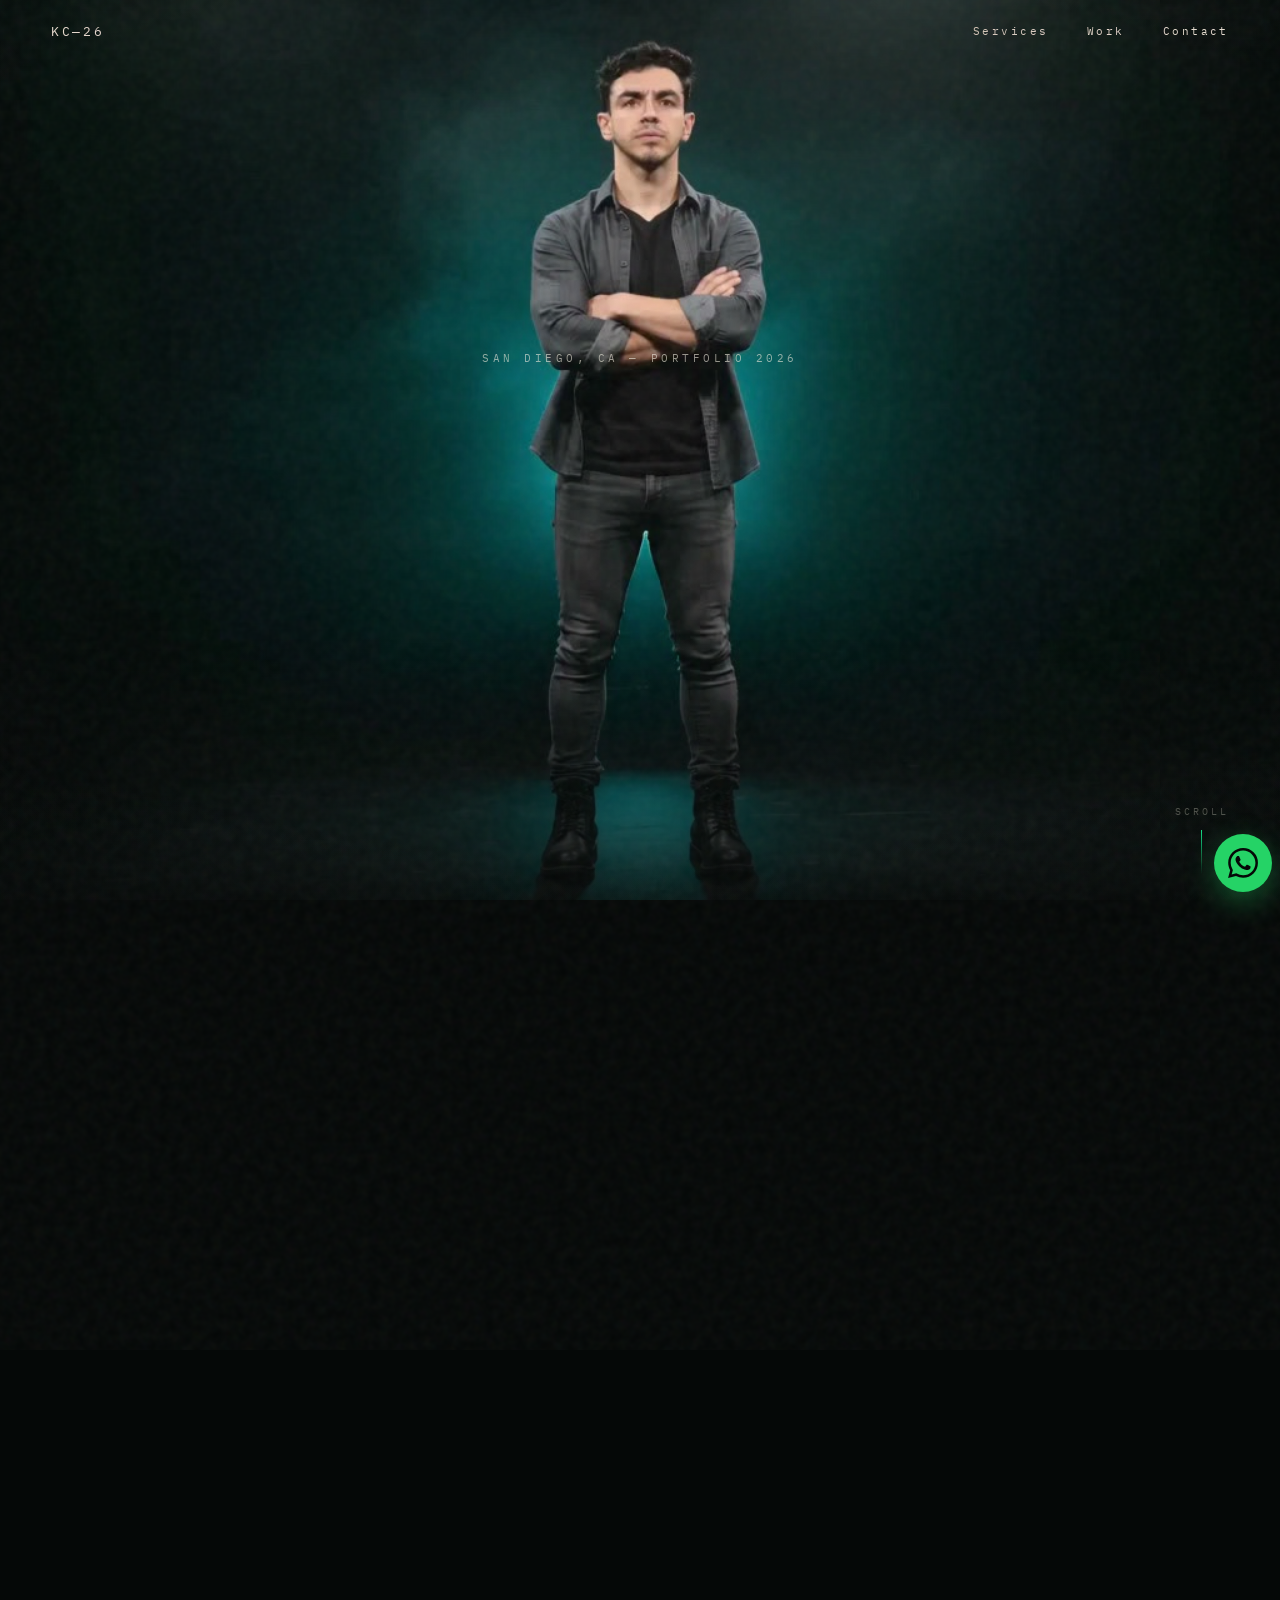
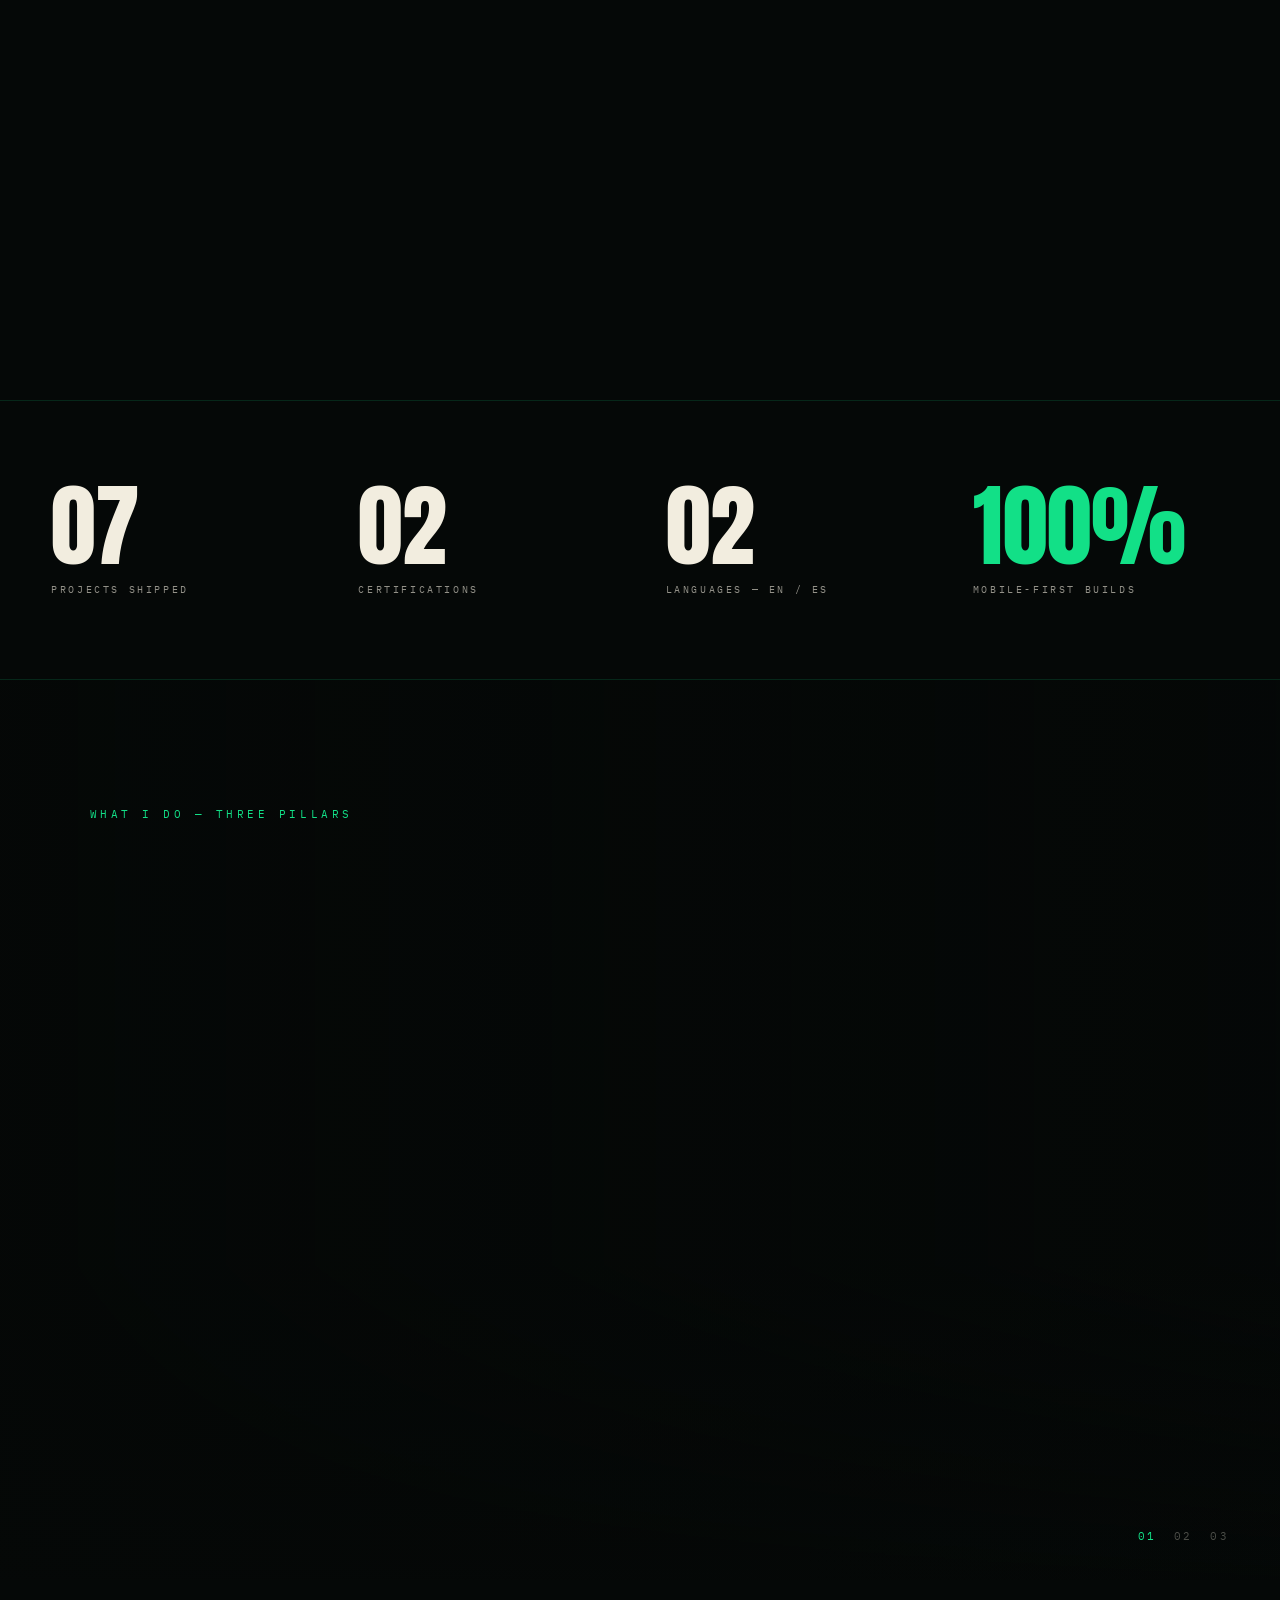
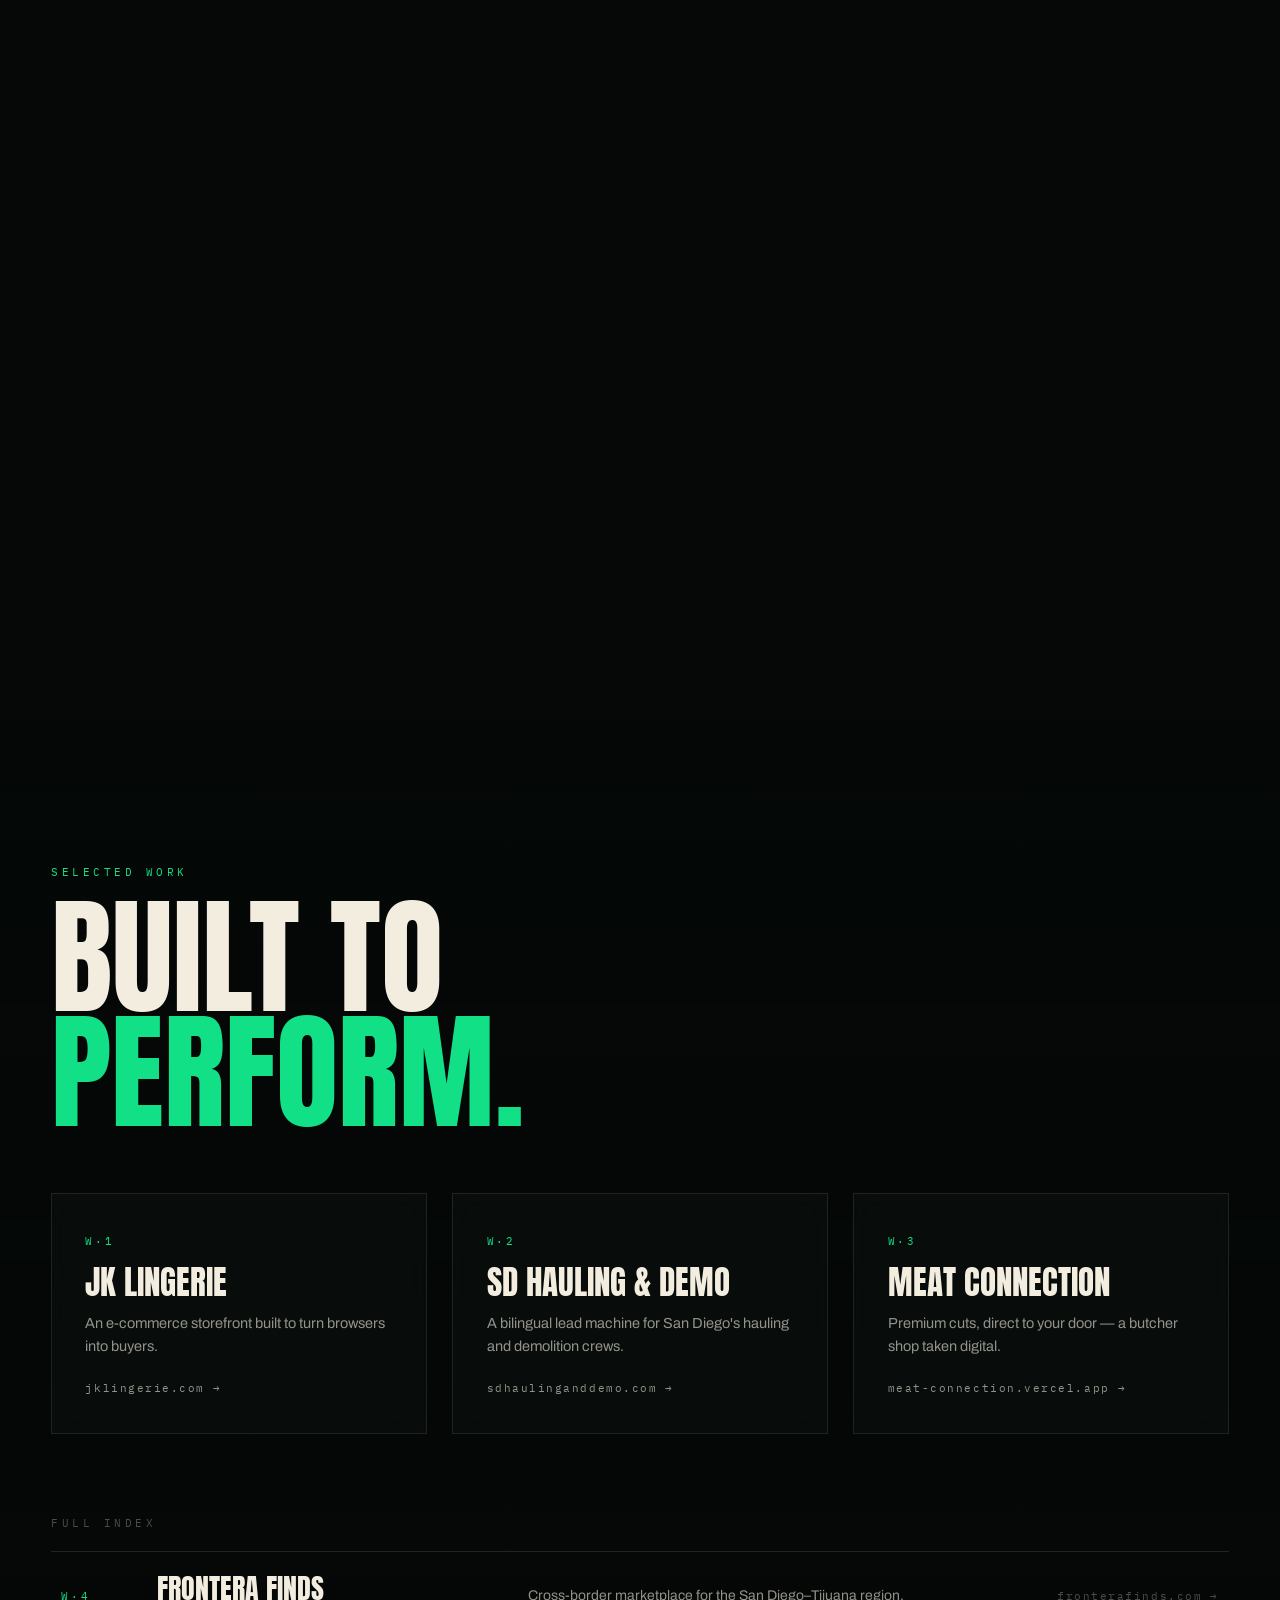
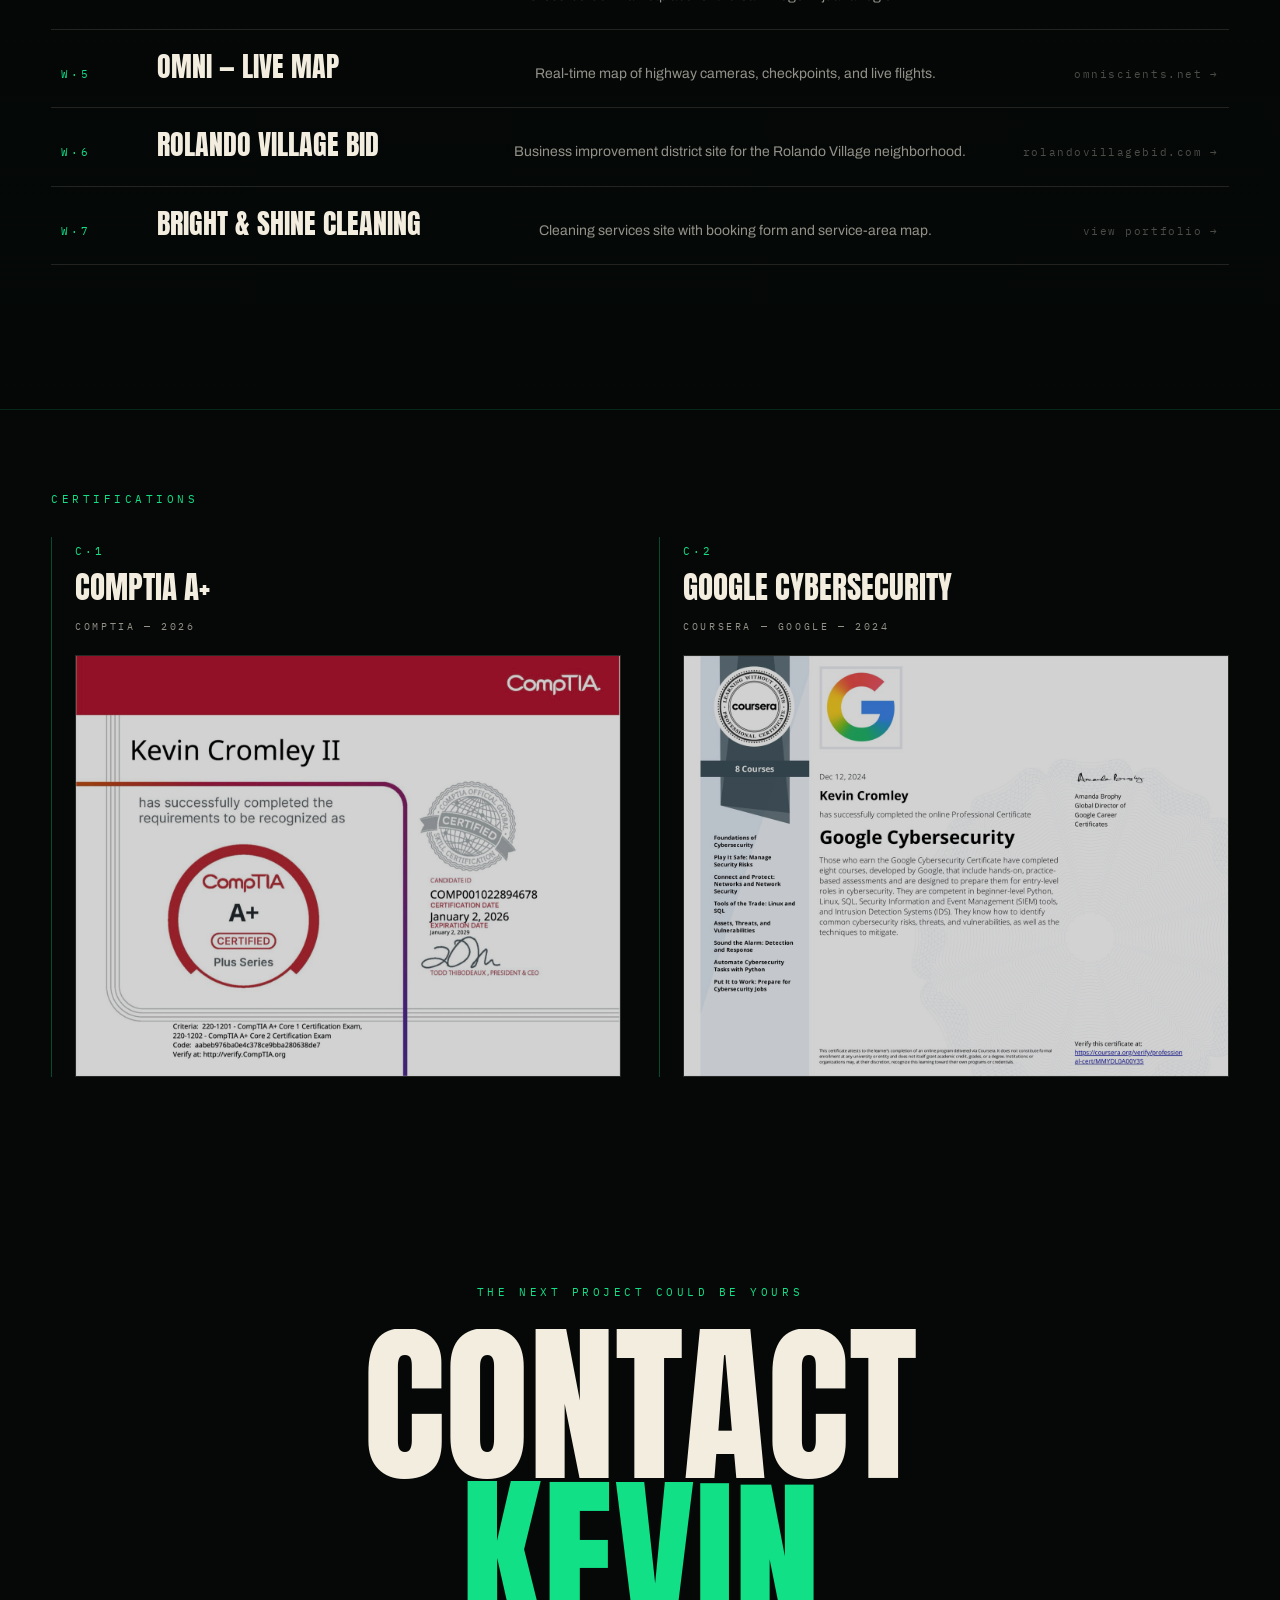
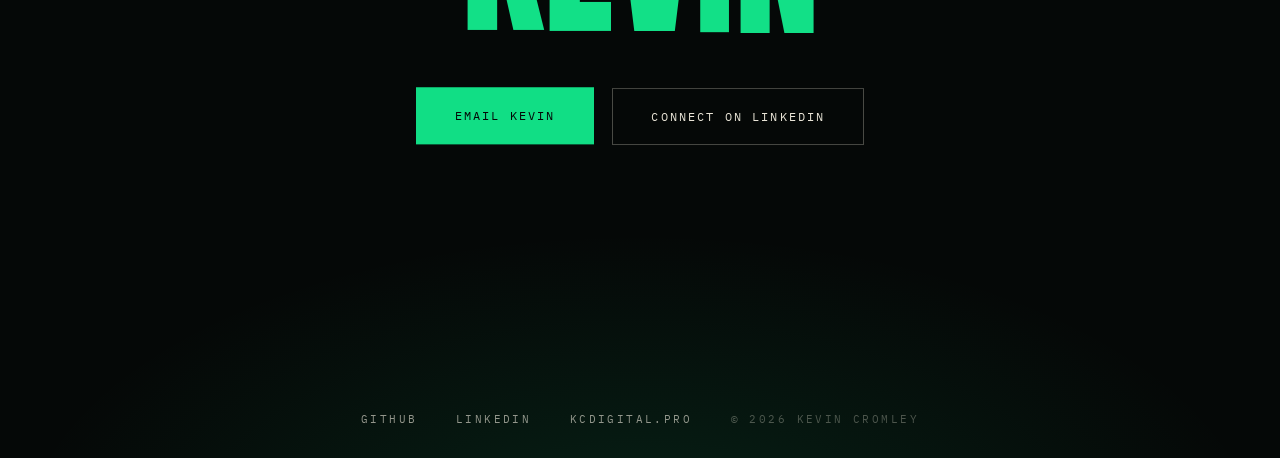
==== commit 0dd47ebf: "Fix unstyled page at /cinematic (no trailing slash) Vercel serves the HTML at both /cinematic and /c" ====
--- a/cinematic/index.html
+++ b/cinematic/index.html
@@ -3,6 +3,7 @@
 <head>
   <meta charset="UTF-8" />
   <meta name="viewport" content="width=device-width, initial-scale=1.0" />
+  <base href="/cinematic/" />
   <title>Kevin Cromley — Design &amp; Marketing for Businesses</title>
   <meta name="description" content="Kevin Cromley designs websites and marketing solutions for businesses. Web development, SEO optimization, and IT services in San Diego." />
   <link rel="icon" href="../images/favicon.png" />
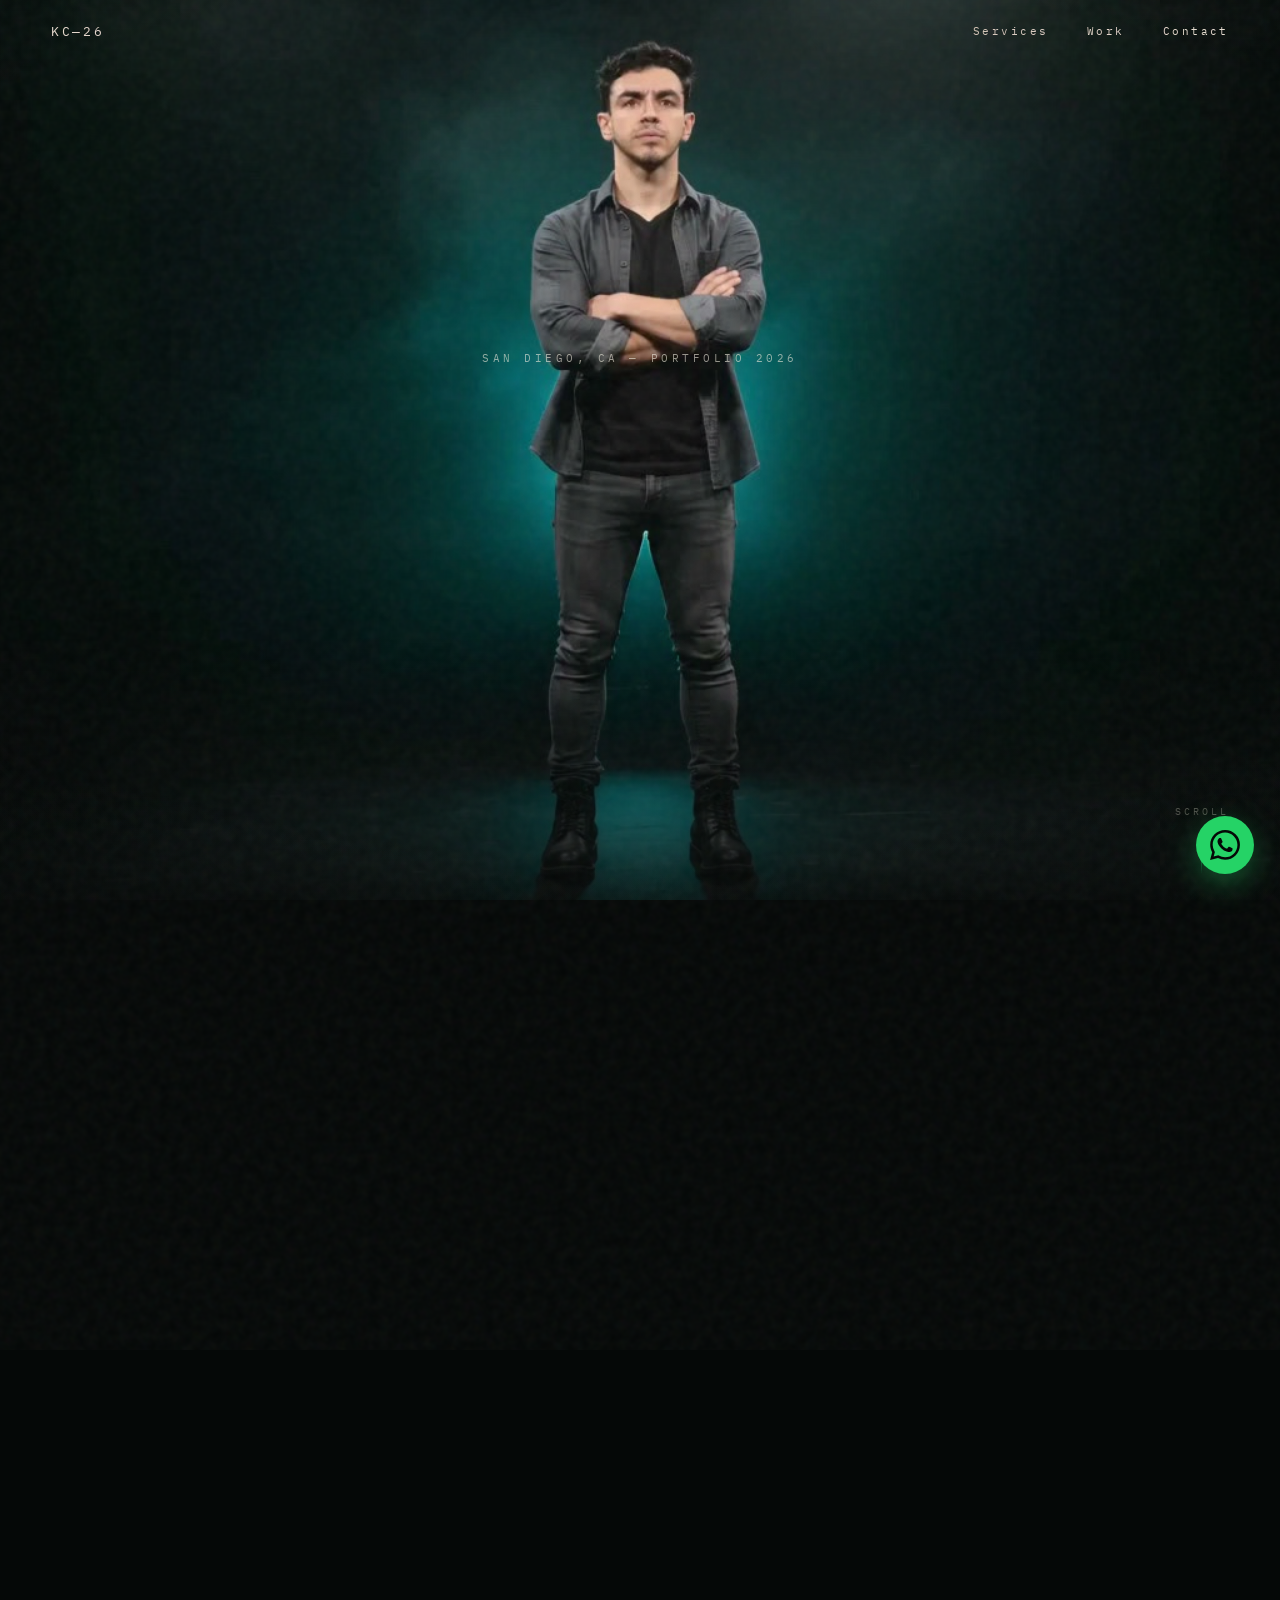
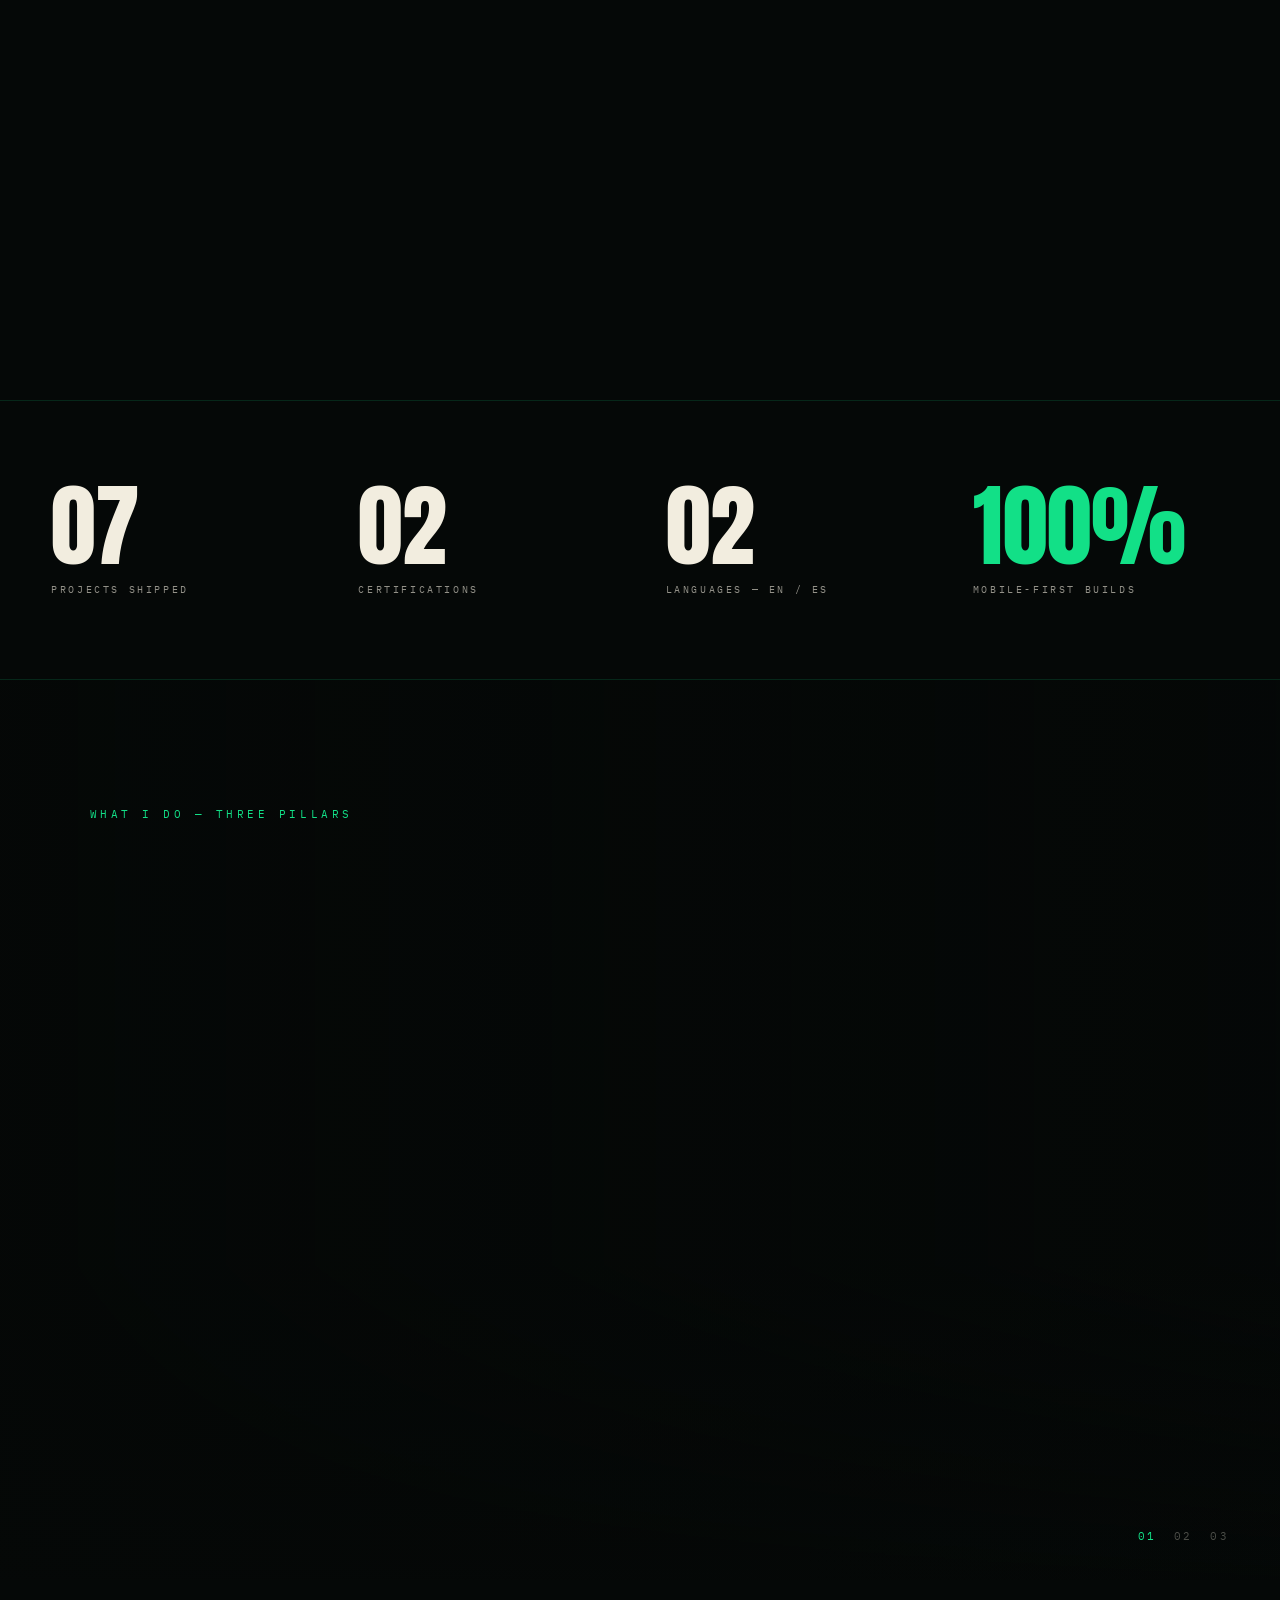
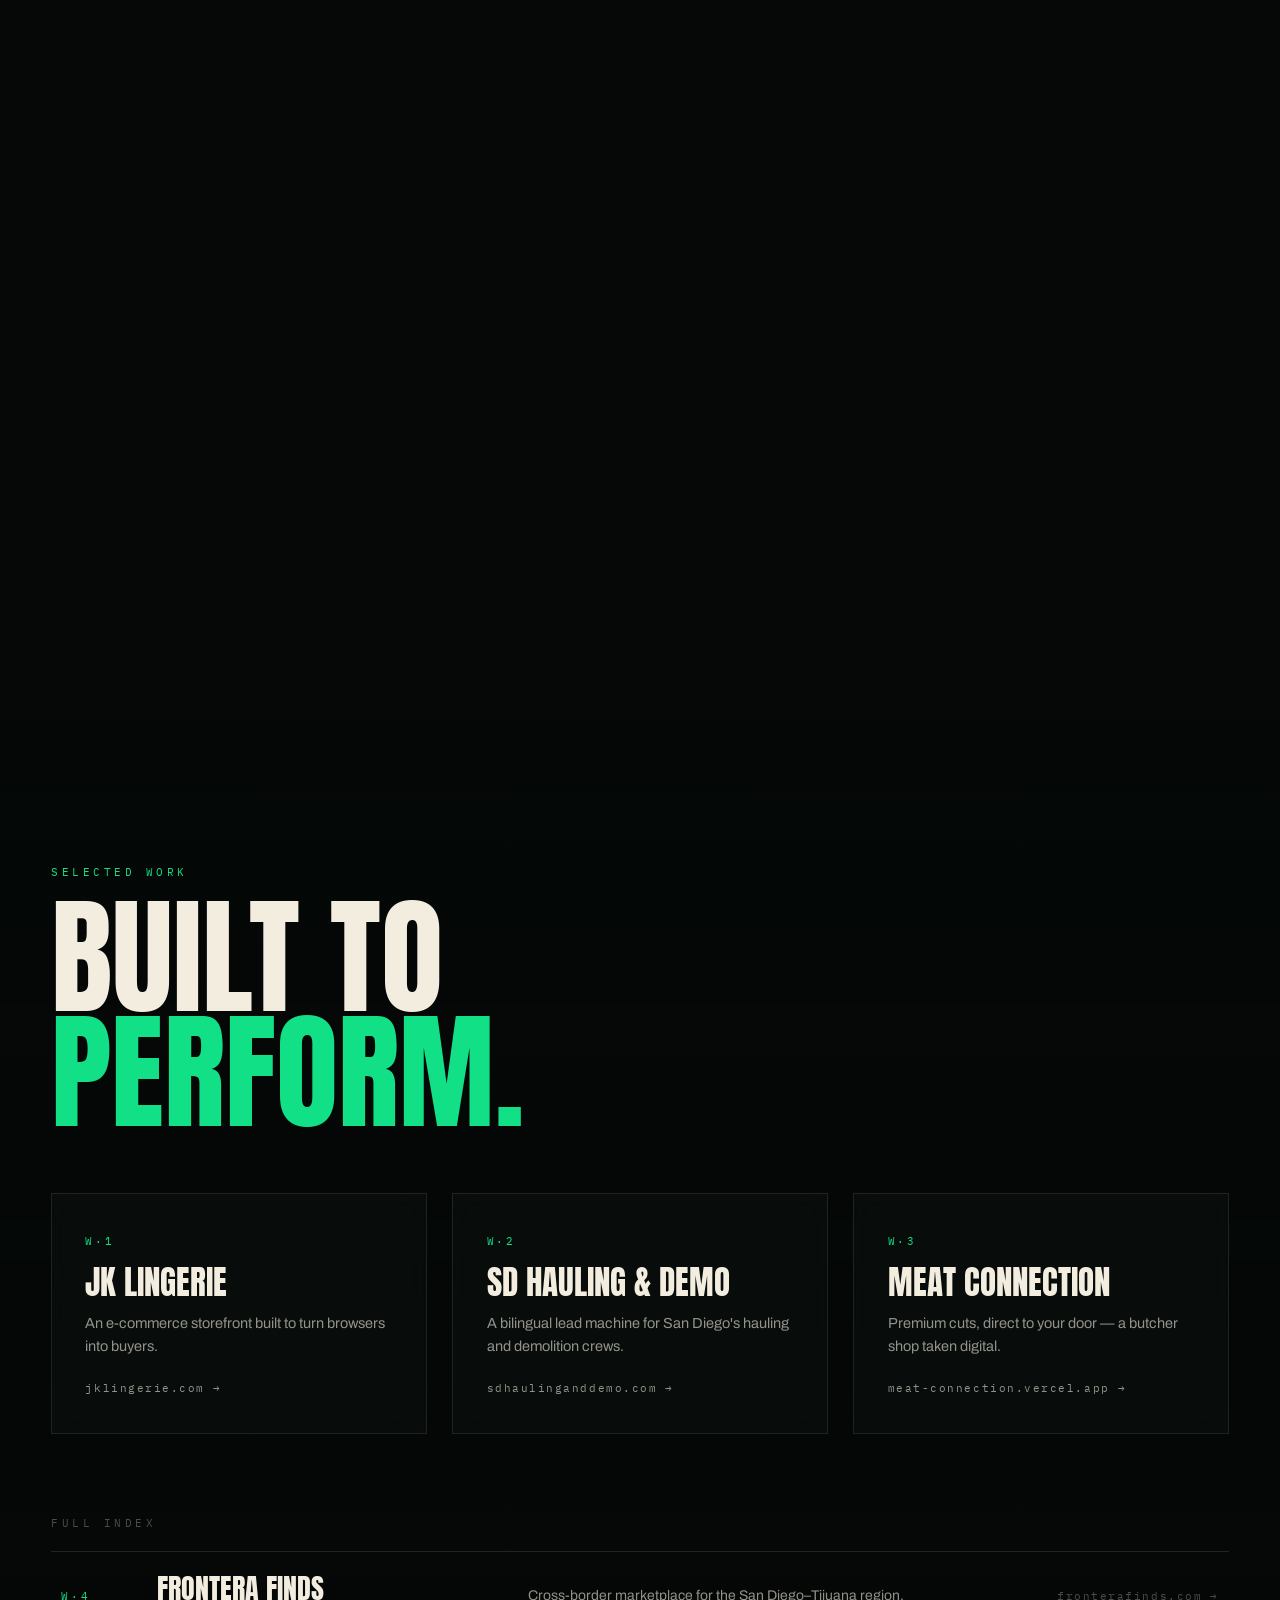
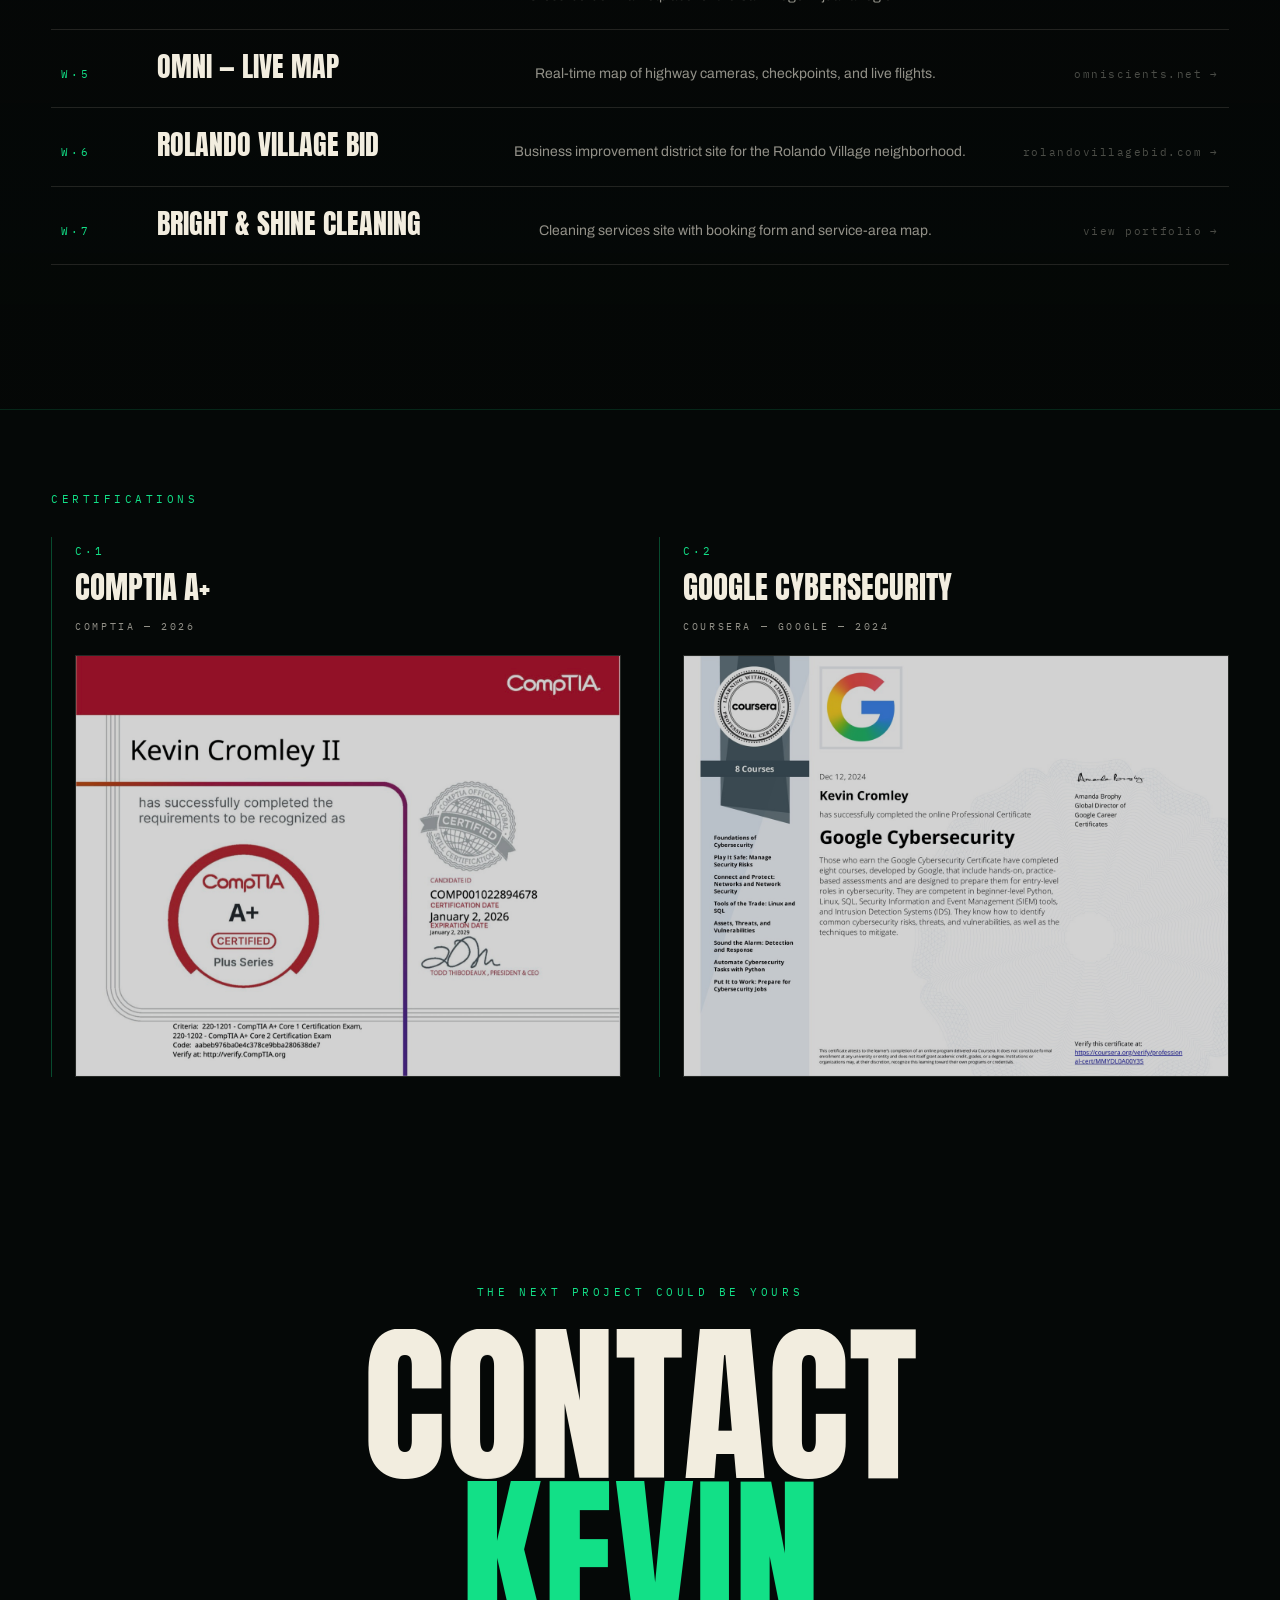
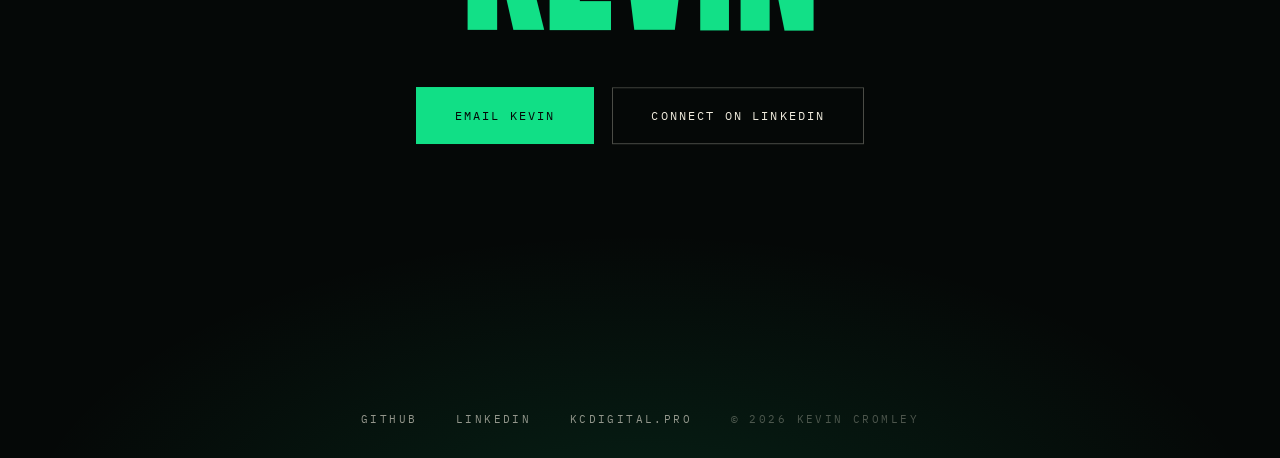
==== commit 59353af9: "Add Person/ProfessionalService schema; loader text to LOADING SITE JSON-LD graph on both homepage an" ====
--- a/cinematic/index.html
+++ b/cinematic/index.html
@@ -11,13 +11,75 @@
   <link rel="preconnect" href="https://fonts.gstatic.com" crossorigin />
   <link href="https://fonts.googleapis.com/css2?family=Anton&family=Archivo:wght@400;500;600&family=IBM+Plex+Mono:wght@400;500&display=swap" rel="stylesheet" />
   <link rel="stylesheet" href="css/cinematic.css?v=5" />
+  <link rel="canonical" href="https://kcdigital.pro/" />
+  <script type="application/ld+json">
+  {
+    "@context": "https://schema.org",
+    "@graph": [
+      {
+        "@type": "Person",
+        "@id": "https://kcdigital.pro/#kevin",
+        "name": "Kevin Cromley",
+        "url": "https://kcdigital.pro/",
+        "image": "https://kcdigital.pro/assets/kevin.jpeg",
+        "jobTitle": "Web Developer & IT Technician",
+        "description": "Web developer and IT technician in San Diego. Builds fast, bilingual, mobile-first websites, runs SEO campaigns, and provides IT services for local businesses. CompTIA A+ certified.",
+        "email": "mailto:cromleyk@icloud.com",
+        "telephone": "+1-619-944-8759",
+        "knowsLanguage": ["en", "es"],
+        "hasCredential": [
+          {
+            "@type": "EducationalOccupationalCredential",
+            "name": "CompTIA A+",
+            "credentialCategory": "certification",
+            "recognizedBy": { "@type": "Organization", "name": "CompTIA" }
+          },
+          {
+            "@type": "EducationalOccupationalCredential",
+            "name": "Google Cybersecurity Professional Certificate",
+            "credentialCategory": "certification",
+            "recognizedBy": { "@type": "Organization", "name": "Google / Coursera" }
+          }
+        ],
+        "sameAs": [
+          "https://github.com/BitByteKev",
+          "https://www.linkedin.com/in/kevin-cromley-ii-6541a0319"
+        ]
+      },
+      {
+        "@type": "ProfessionalService",
+        "@id": "https://kcdigital.pro/#kcdigital",
+        "name": "KC Digital",
+        "url": "https://kcdigital.pro/",
+        "founder": { "@id": "https://kcdigital.pro/#kevin" },
+        "telephone": "+1-619-944-8759",
+        "email": "mailto:cromleyk@icloud.com",
+        "areaServed": {
+          "@type": "City",
+          "name": "San Diego",
+          "containedInPlace": { "@type": "State", "name": "California" }
+        },
+        "knowsLanguage": ["en", "es"],
+        "hasOfferCatalog": {
+          "@type": "OfferCatalog",
+          "name": "Services",
+          "itemListElement": [
+            { "@type": "Offer", "itemOffered": { "@type": "Service", "name": "Website Design & Development" } },
+            { "@type": "Offer", "itemOffered": { "@type": "Service", "name": "SEO Optimization" } },
+            { "@type": "Offer", "itemOffered": { "@type": "Service", "name": "IT Services for Local Business" } }
+          ]
+        }
+      }
+    ]
+  }
+  </script>
 </head>
 <body>
 
   <!-- Loader -->
   <div class="loader" id="loader" aria-hidden="true">
     <div class="loader-inner">
-      <span class="loader-label mono">LOADING ORBIT</span>
+      <span class="loader-label mono">LOADING SITE</span>
       <span class="loader-pct mono" id="loaderPct">0%</span>
       <div class="loader-bar"><div class="loader-fill" id="loaderFill"></div></div>
     </div>
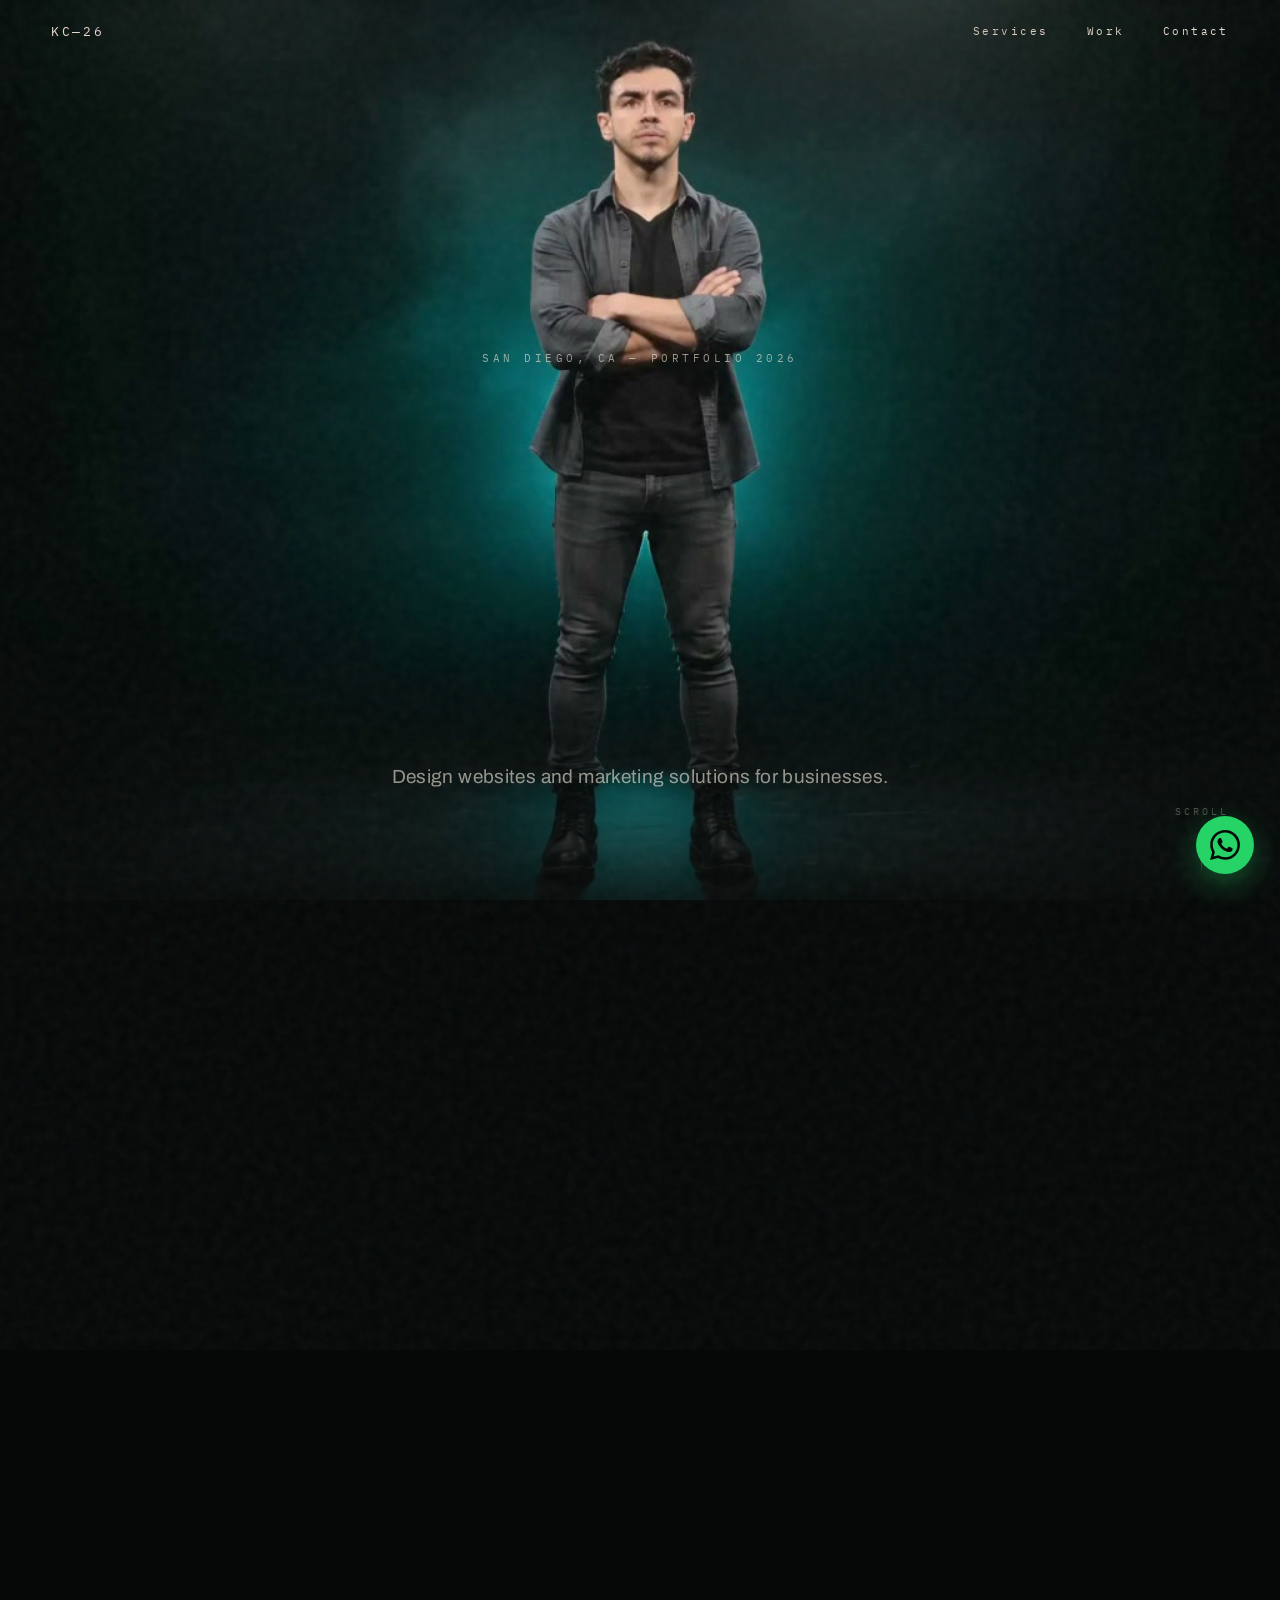
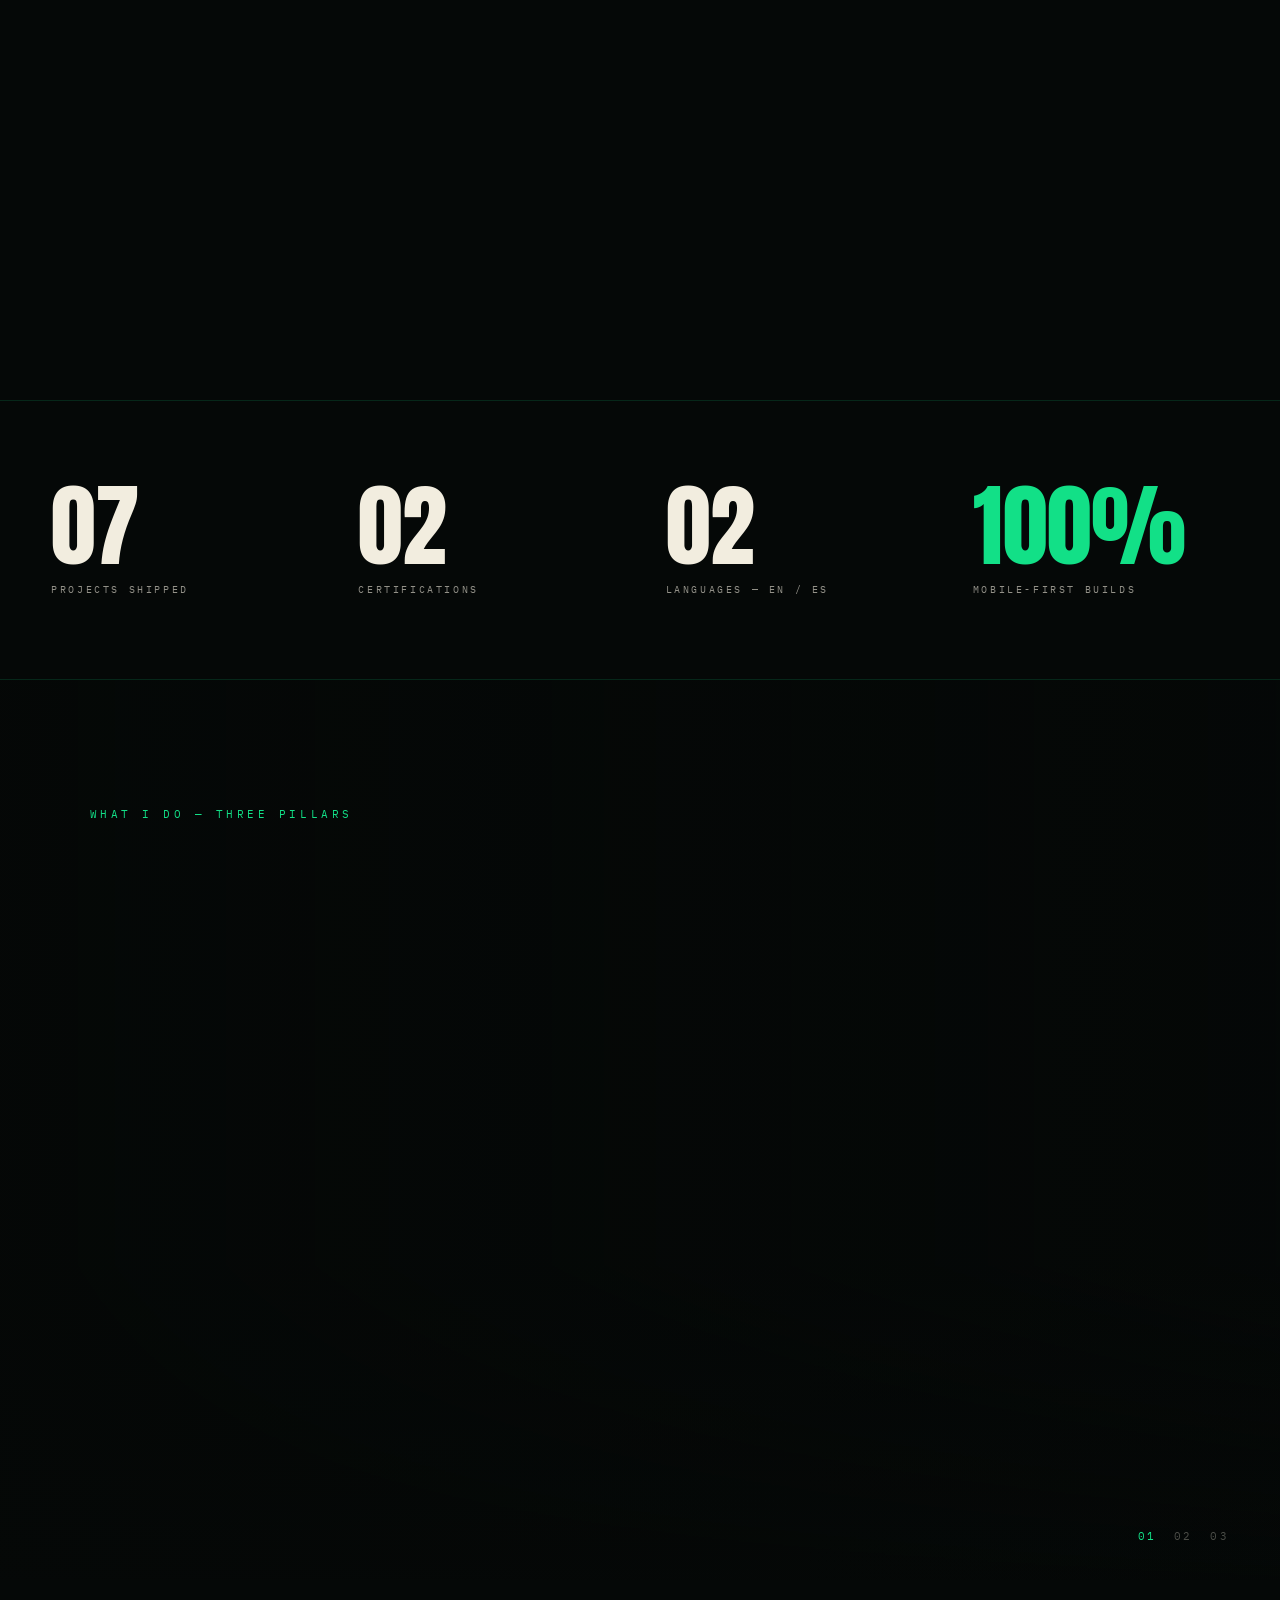
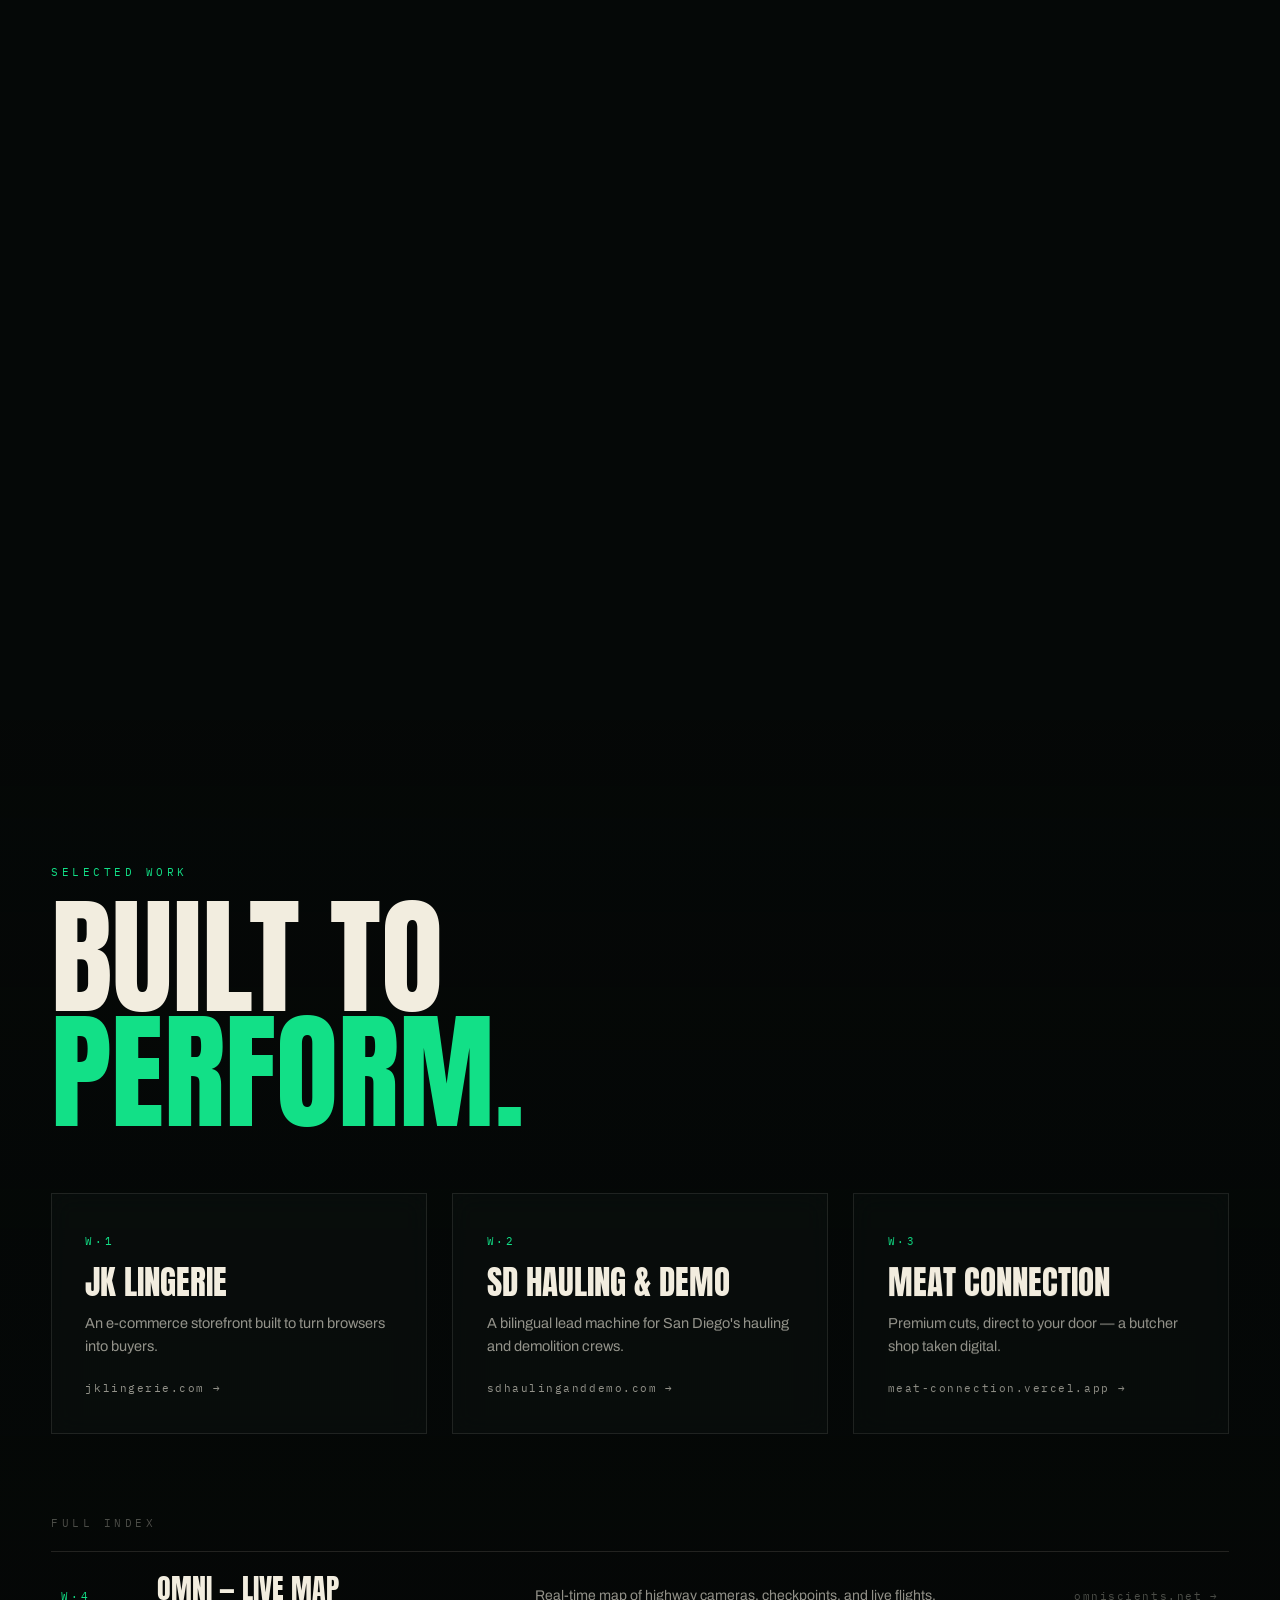
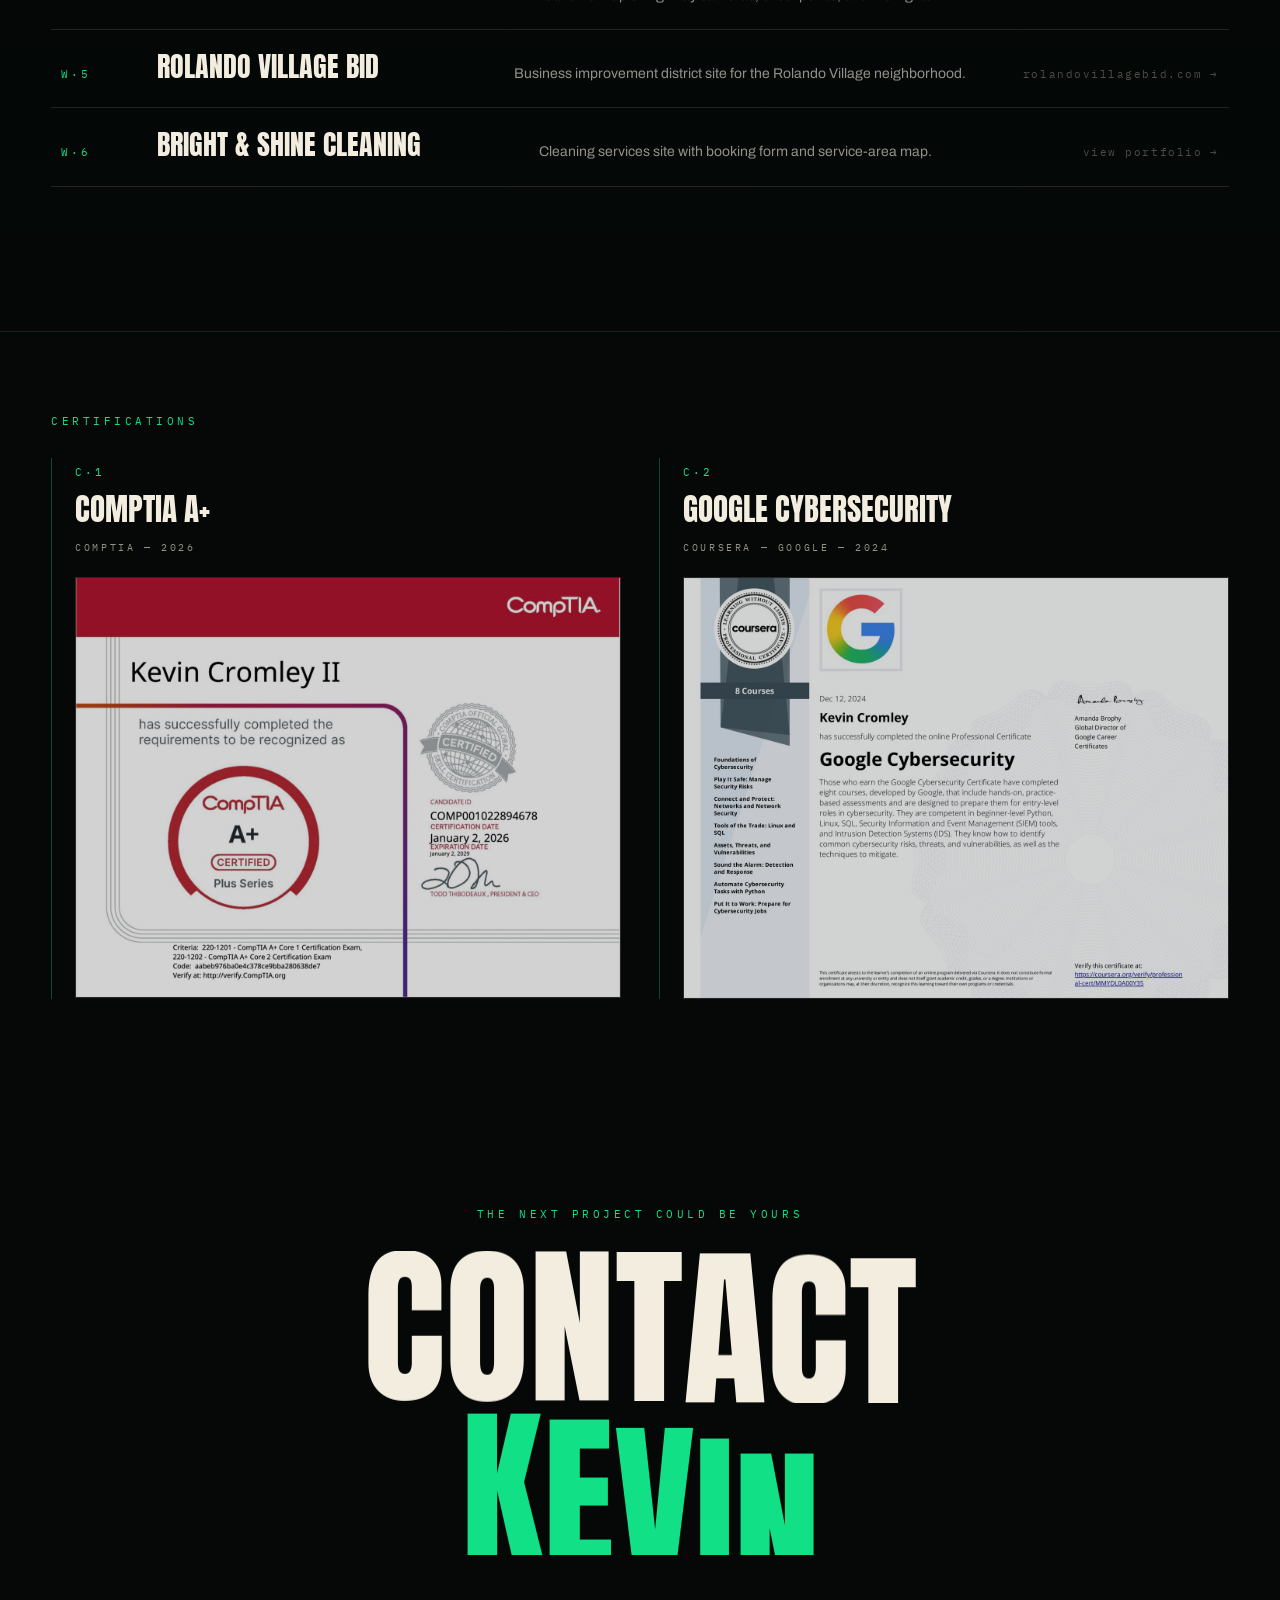
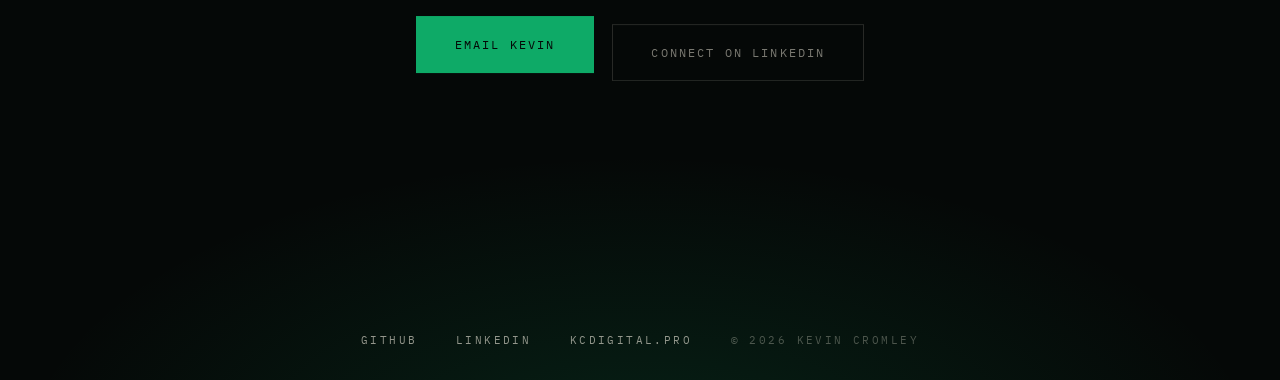
==== commit a6ce3b0a: "Remove Frontera Finds from work sections Drops the Frontera Finds entry from the cinematic homepage " ====
--- a/cinematic/index.html
+++ b/cinematic/index.html
@@ -207,26 +207,20 @@
 
         <div class="work-index">
           <p class="index-label mono">FULL INDEX</p>
-          <a class="index-row" href="https://fronterafinds.com" target="_blank" rel="noopener">
+          <a class="index-row" href="https://www.omniscients.net" target="_blank" rel="noopener">
             <span class="row-idx mono">W·4</span>
-            <span class="row-title">Frontera Finds</span>
-            <span class="row-note">Cross-border marketplace for the San Diego–Tijuana region.</span>
-            <span class="row-url mono">fronterafinds.com<span class="card-arrow">→</span></span>
-          </a>
-          <a class="index-row" href="https://www.omniscients.net" target="_blank" rel="noopener">
-            <span class="row-idx mono">W·5</span>
             <span class="row-title">Omni — Live Map</span>
             <span class="row-note">Real-time map of highway cameras, checkpoints, and live flights.</span>
             <span class="row-url mono">omniscients.net<span class="card-arrow">→</span></span>
           </a>
           <a class="index-row" href="https://rolandovillagebid.com" target="_blank" rel="noopener">
-            <span class="row-idx mono">W·6</span>
+            <span class="row-idx mono">W·5</span>
             <span class="row-title">Rolando Village BID</span>
             <span class="row-note">Business improvement district site for the Rolando Village neighborhood.</span>
             <span class="row-url mono">rolandovillagebid.com<span class="card-arrow">→</span></span>
           </a>
           <a class="index-row" href="../portfolio.html" target="_blank" rel="noopener">
-            <span class="row-idx mono">W·7</span>
+            <span class="row-idx mono">W·6</span>
             <span class="row-title">Bright &amp; Shine Cleaning</span>
             <span class="row-note">Cleaning services site with booking form and service-area map.</span>
             <span class="row-url mono">view portfolio<span class="card-arrow">→</span></span>
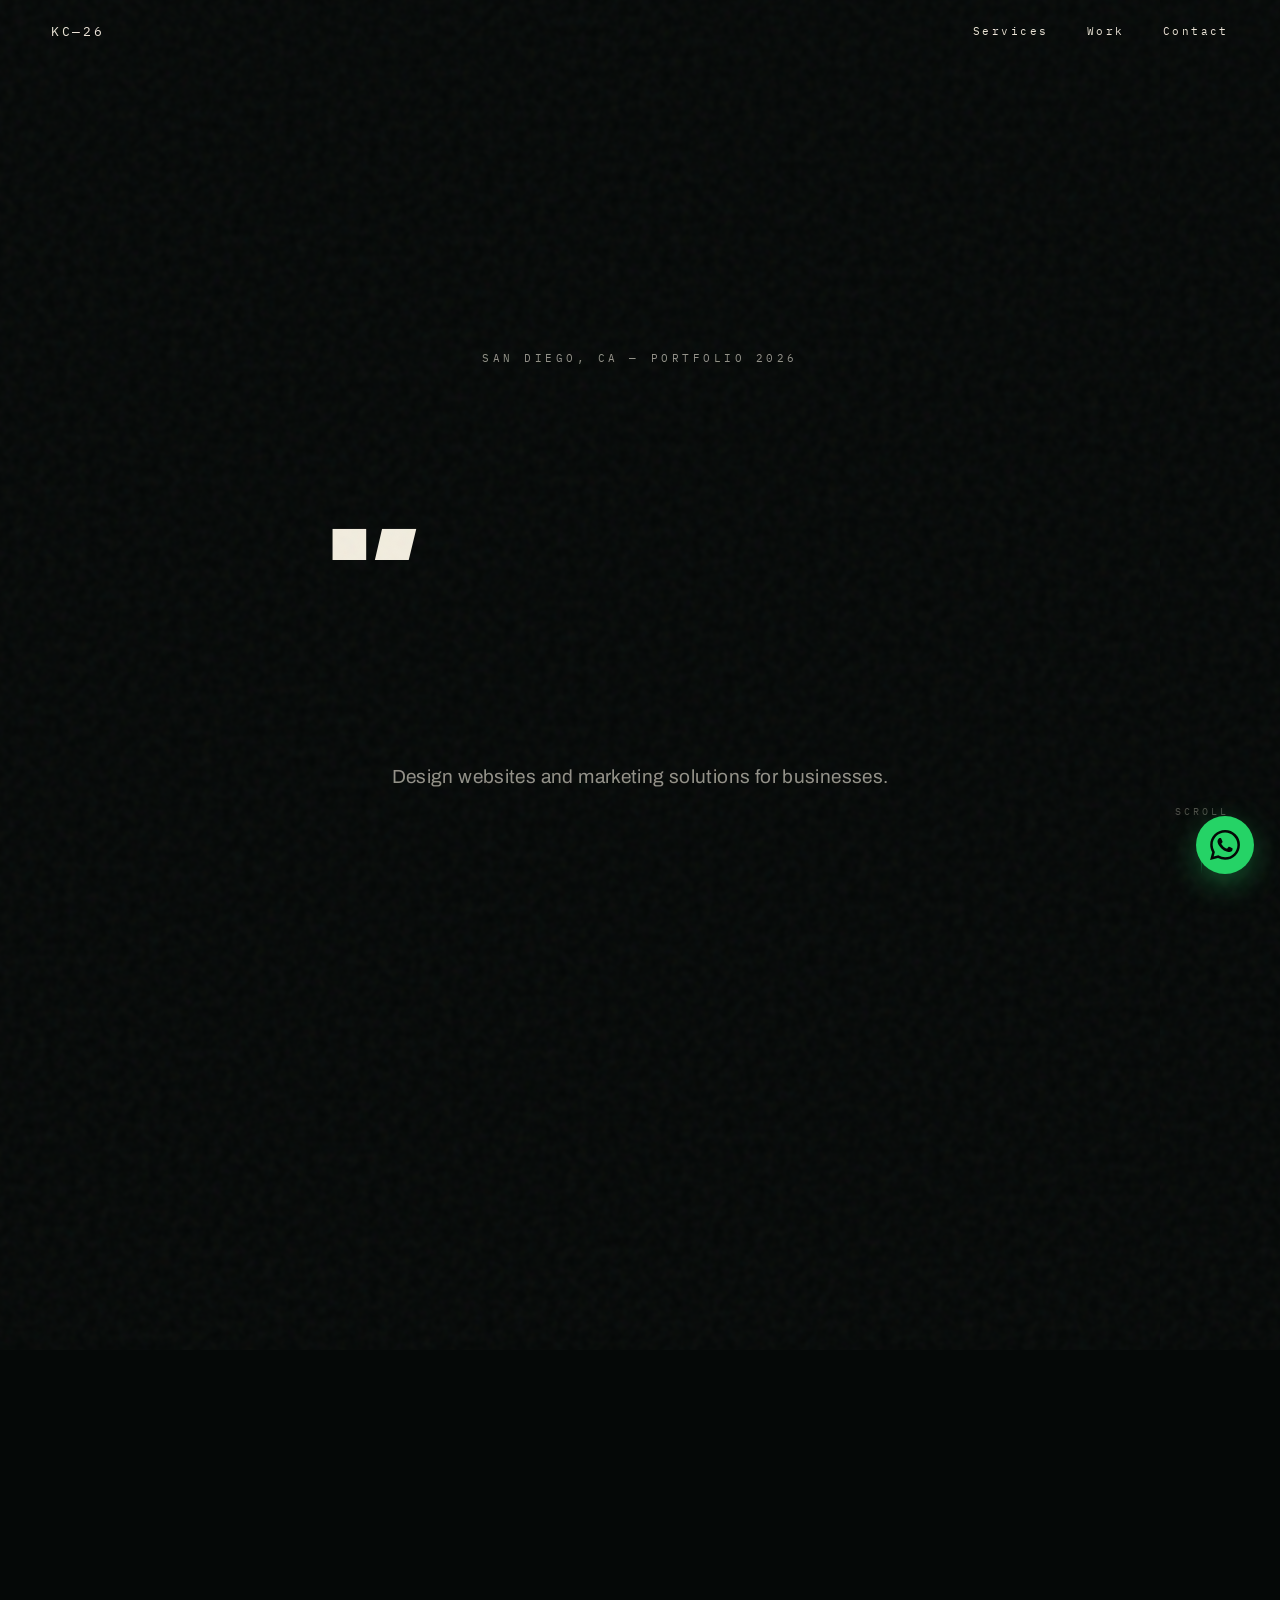
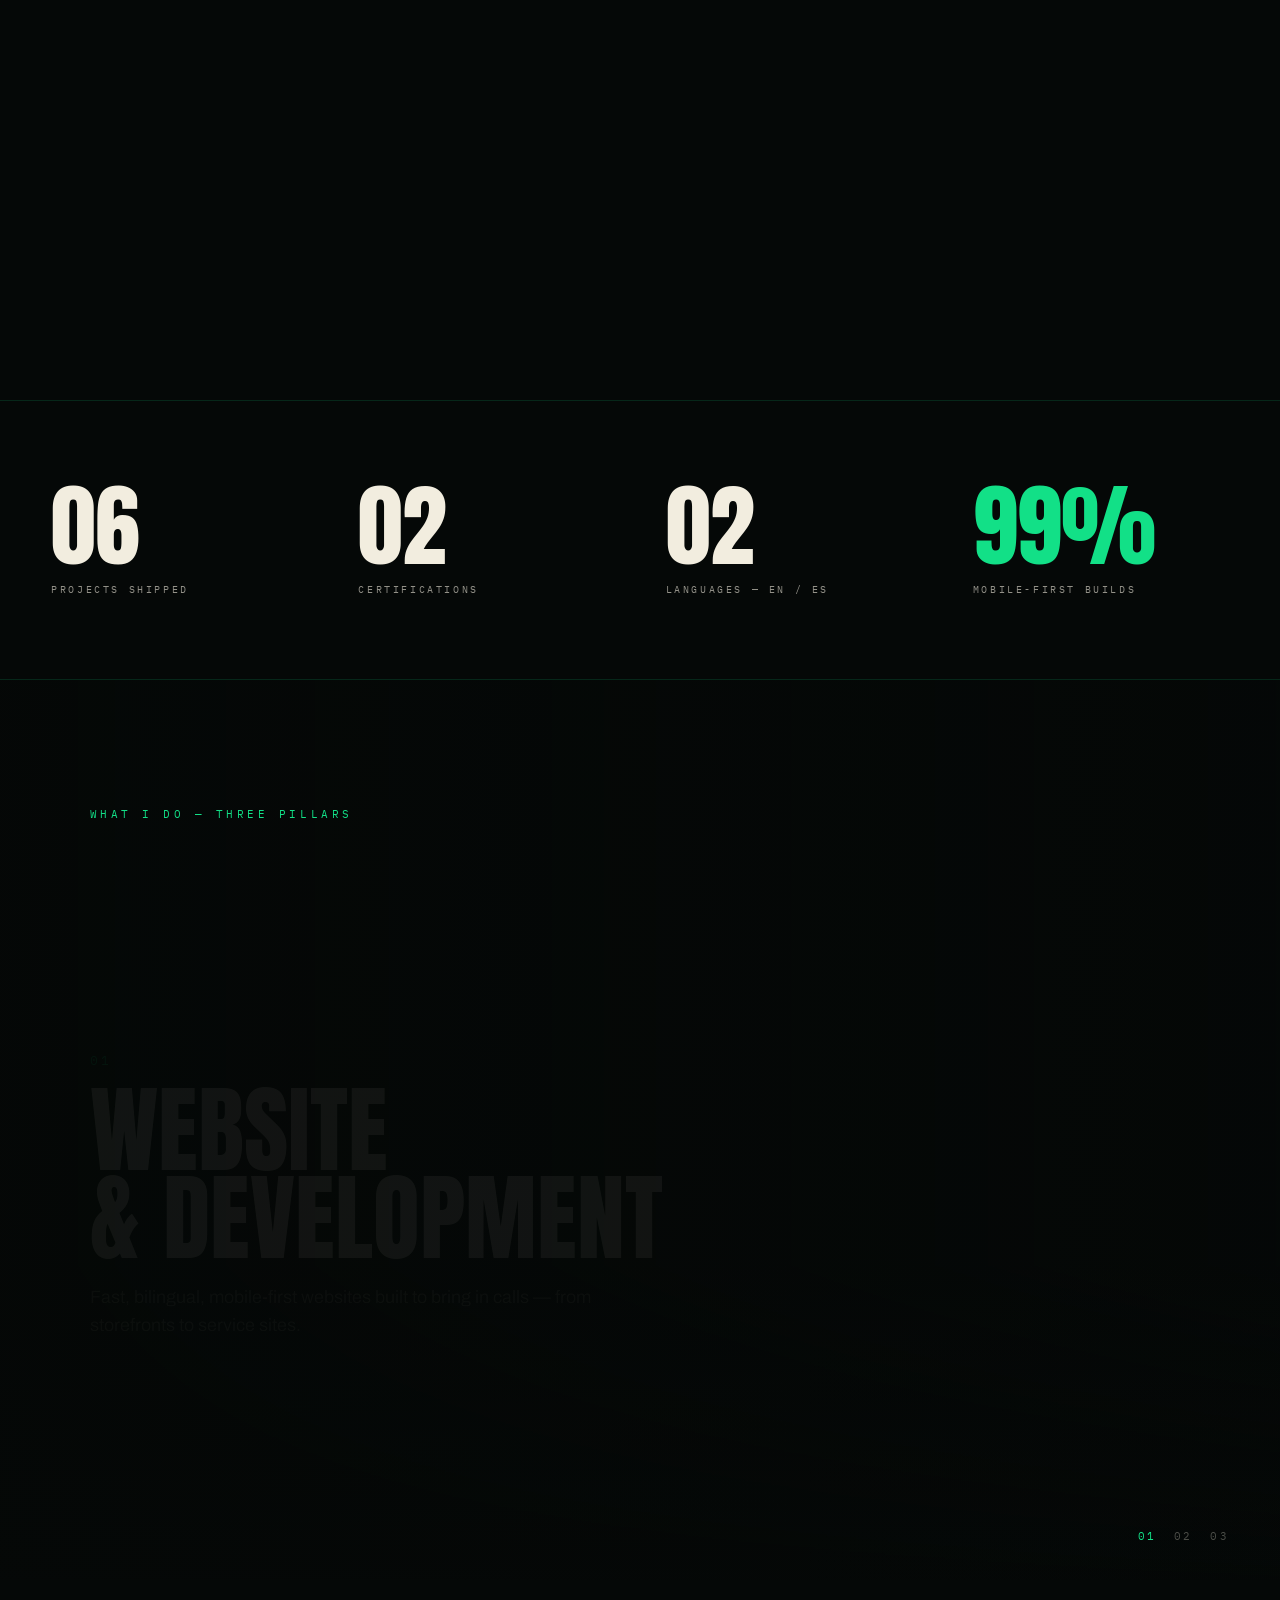
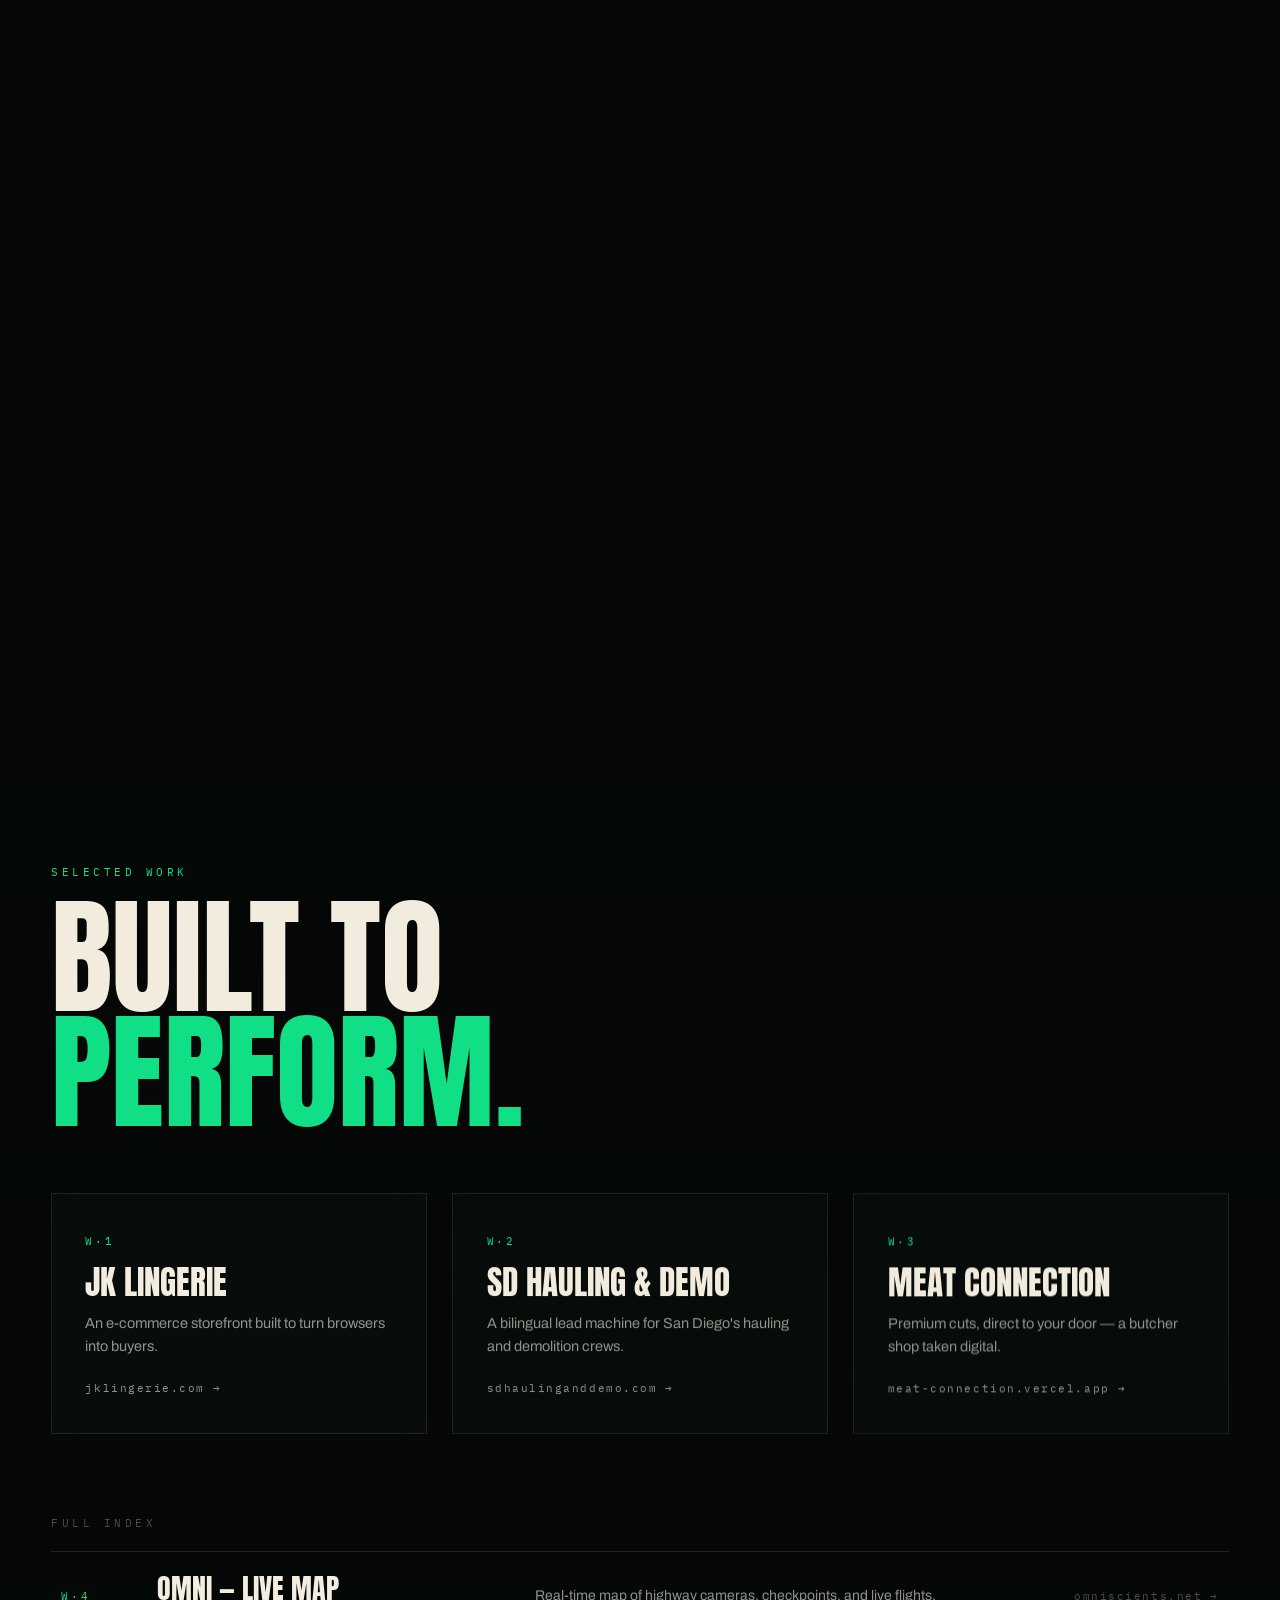
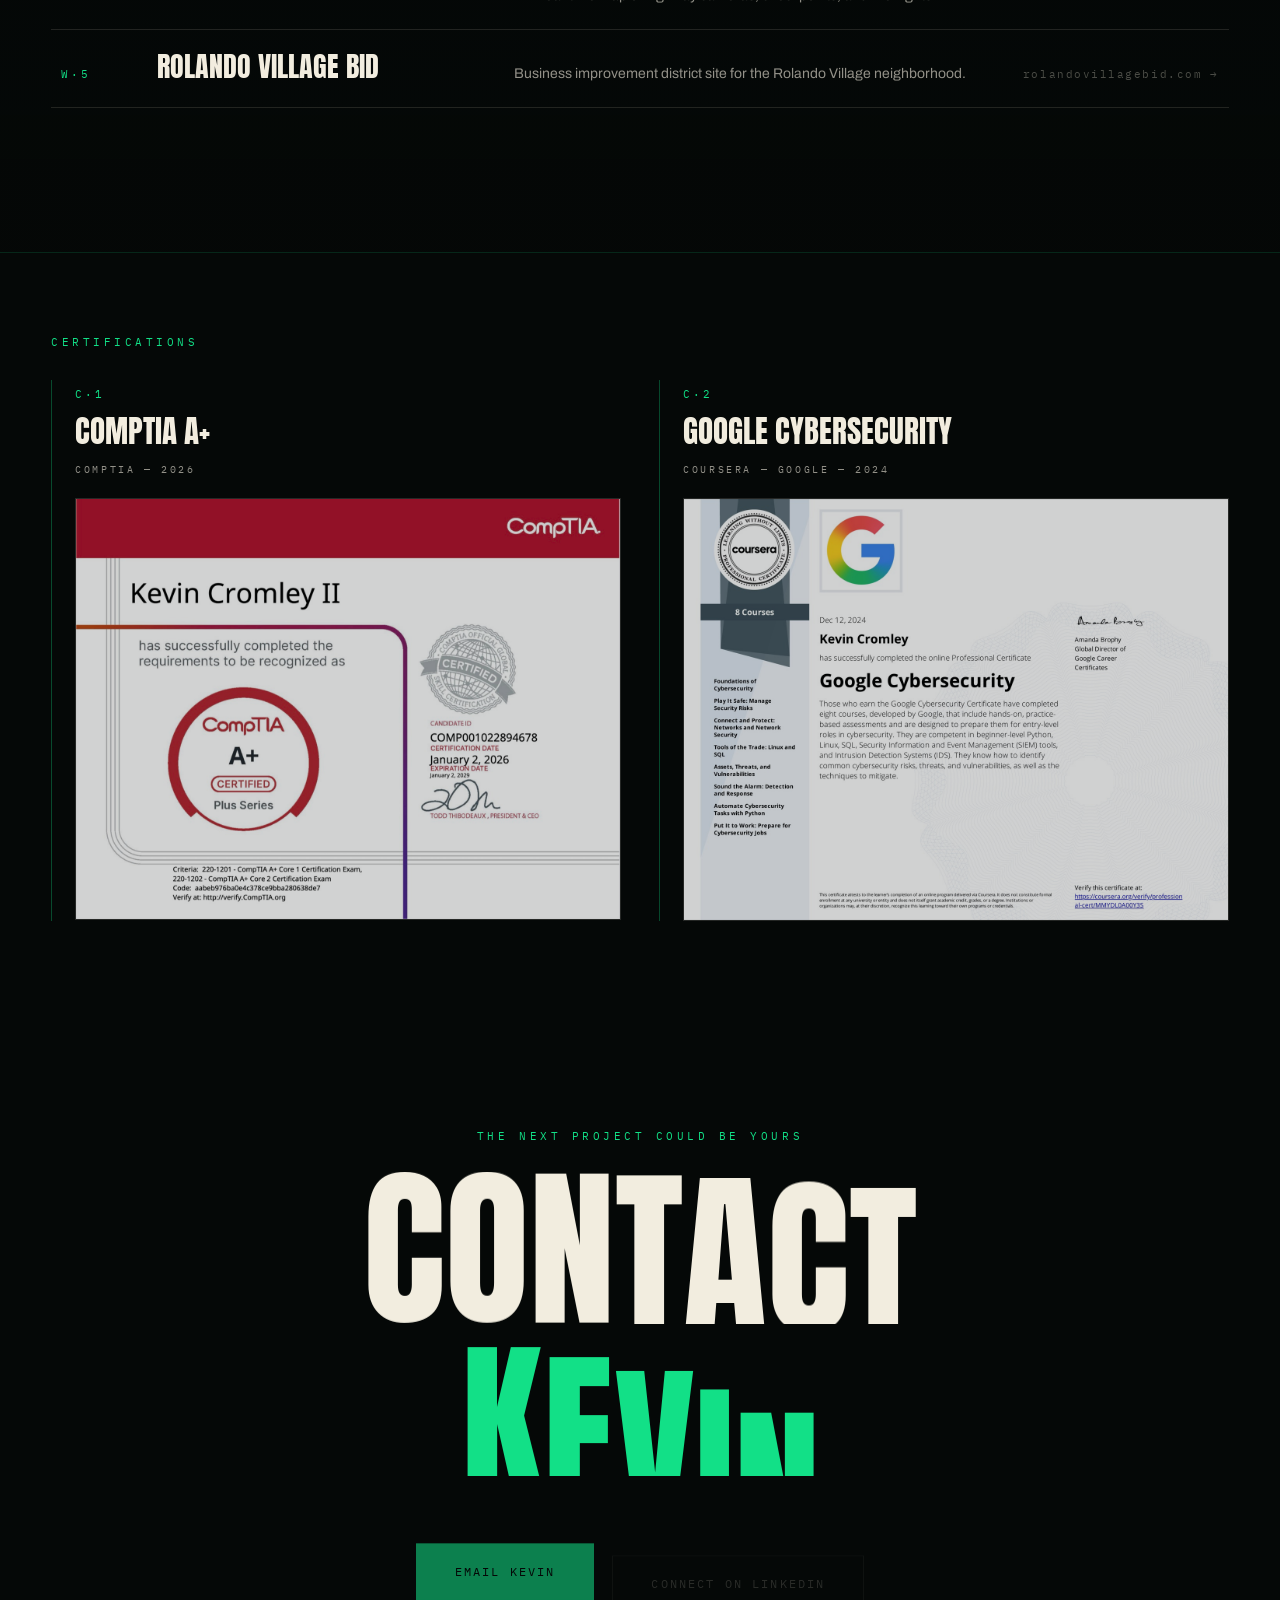
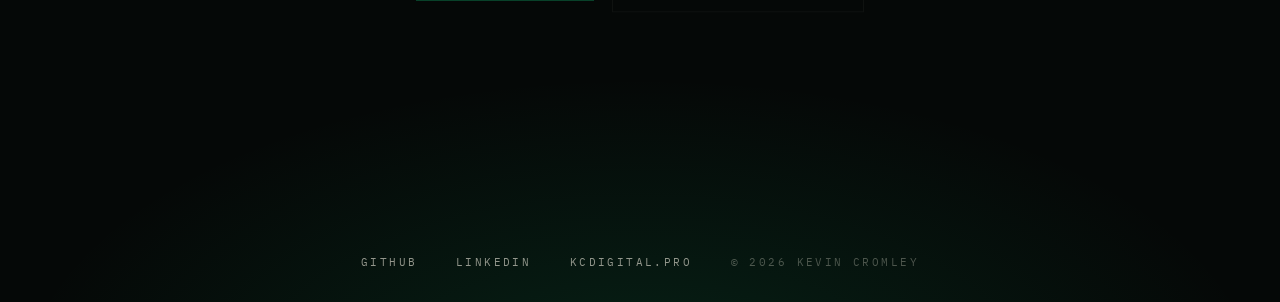
==== commit 808dc731: "Remove Bright & Shine Cleaning from all work sections Drop the coming-soon project across the site: " ====
--- a/cinematic/index.html
+++ b/cinematic/index.html
@@ -123,7 +123,7 @@
     <section class="stats" id="stats">
       <div class="stats-grid">
         <div class="stat">
-          <span class="stat-num" data-count="7" data-pad="2">00</span>
+          <span class="stat-num" data-count="6" data-pad="2">00</span>
           <span class="stat-label mono">PROJECTS SHIPPED</span>
         </div>
         <div class="stat">
@@ -218,12 +218,6 @@
             <span class="row-title">Rolando Village BID</span>
             <span class="row-note">Business improvement district site for the Rolando Village neighborhood.</span>
             <span class="row-url mono">rolandovillagebid.com<span class="card-arrow">→</span></span>
-          </a>
-          <a class="index-row" href="../portfolio.html" target="_blank" rel="noopener">
-            <span class="row-idx mono">W·6</span>
-            <span class="row-title">Bright &amp; Shine Cleaning</span>
-            <span class="row-note">Cleaning services site with booking form and service-area map.</span>
-            <span class="row-url mono">view portfolio<span class="card-arrow">→</span></span>
           </a>
         </div>
       </div>
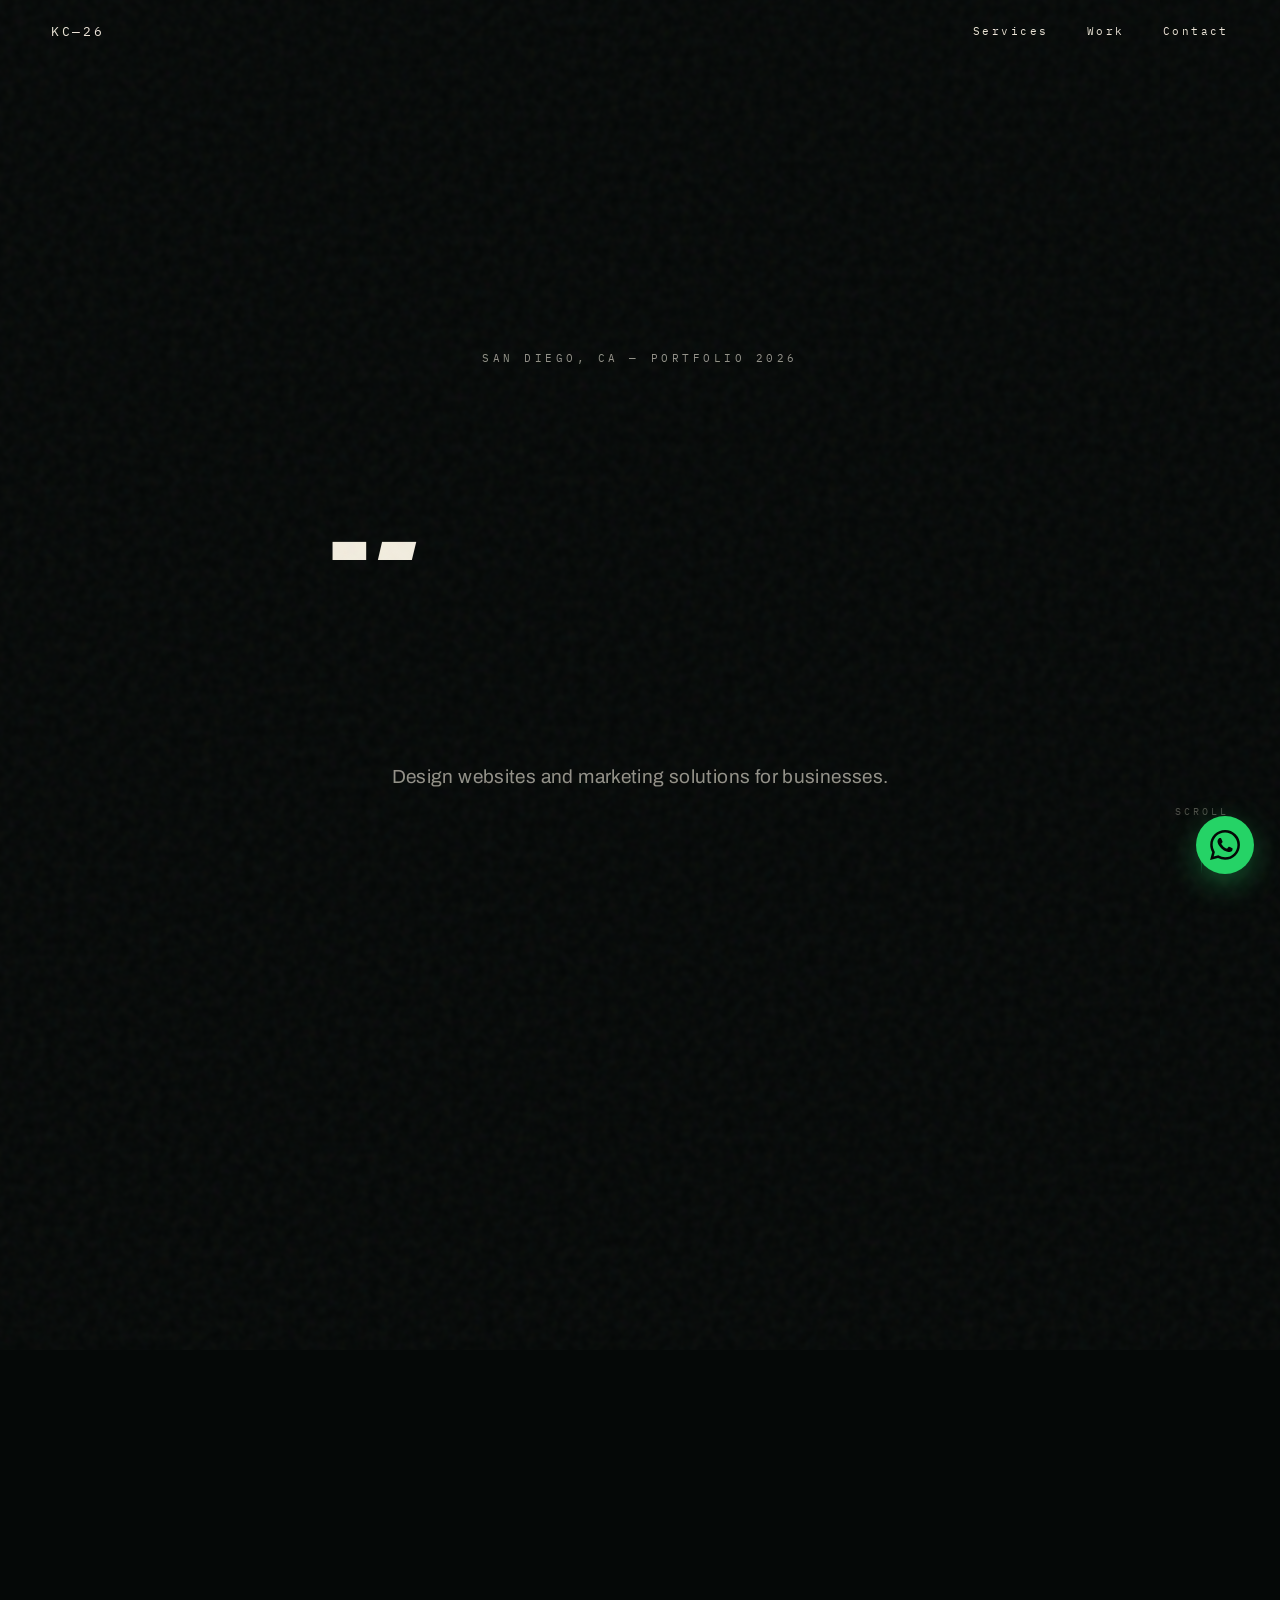
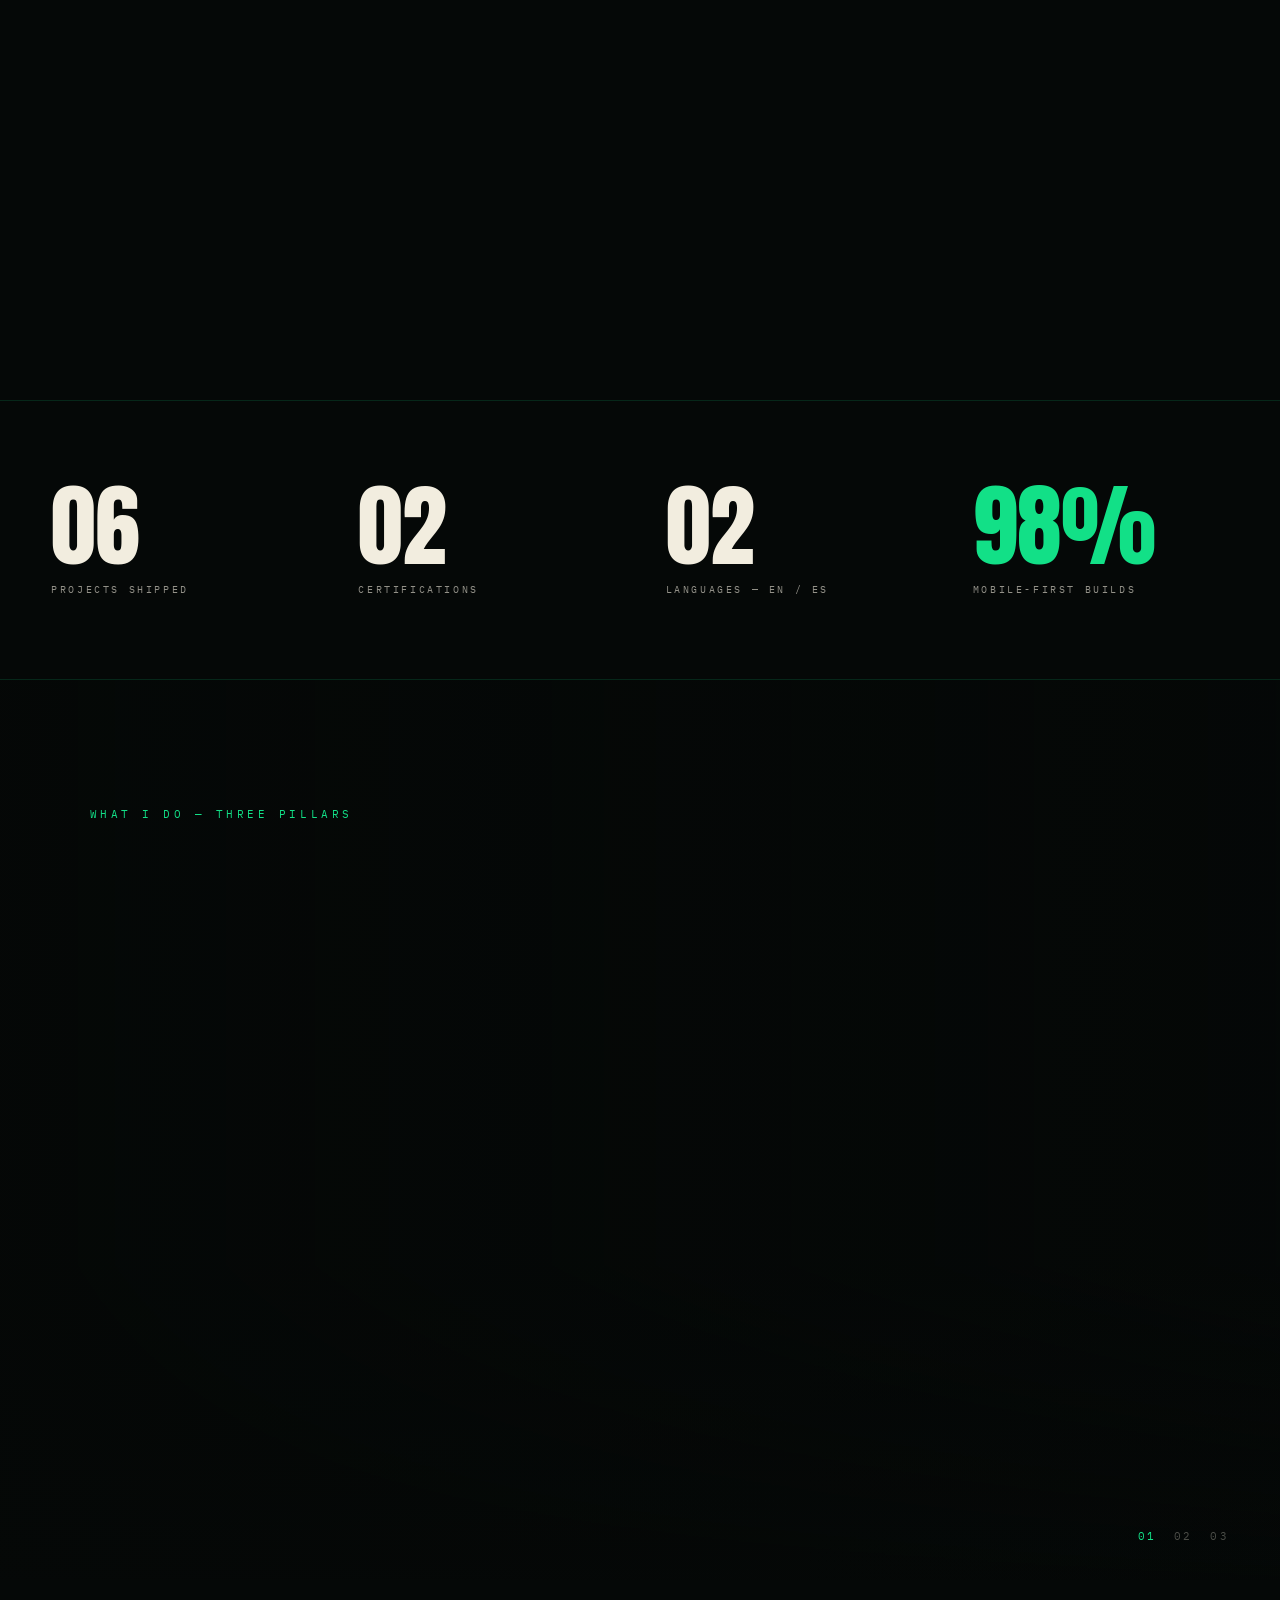
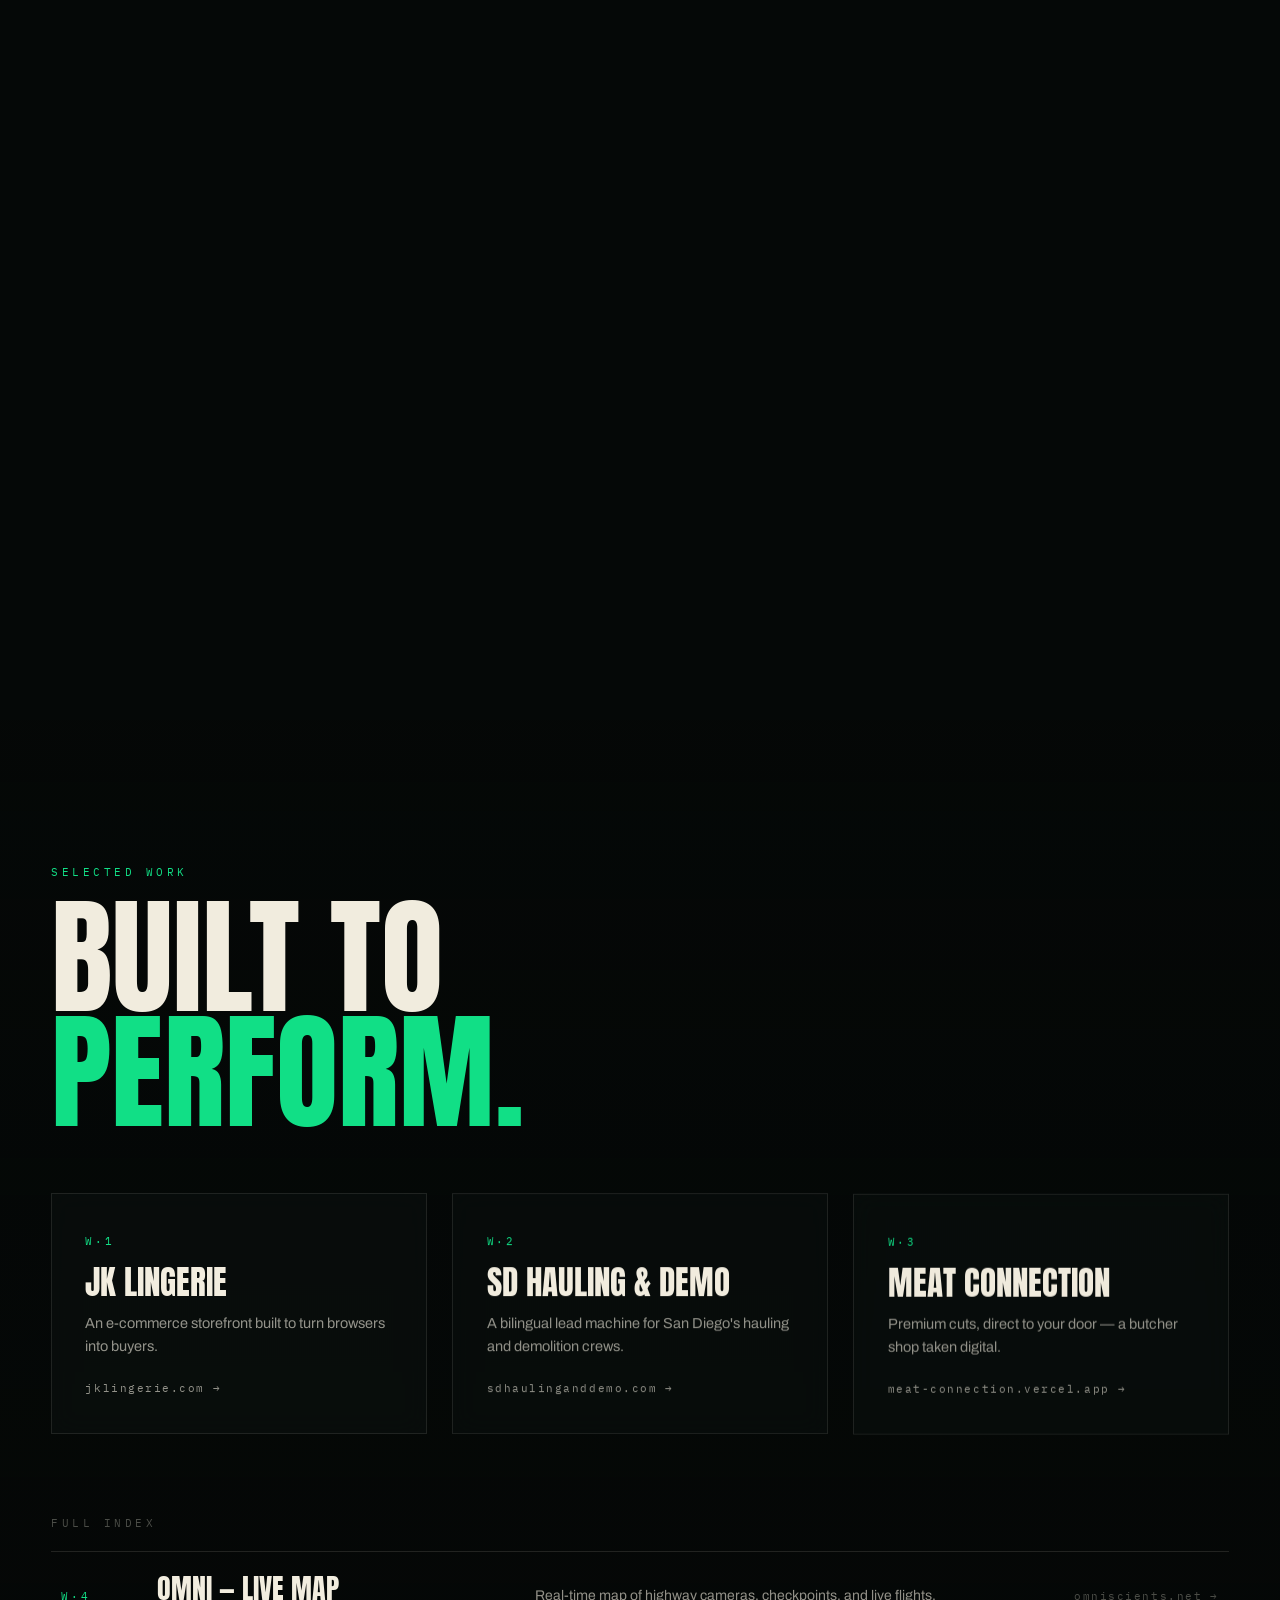
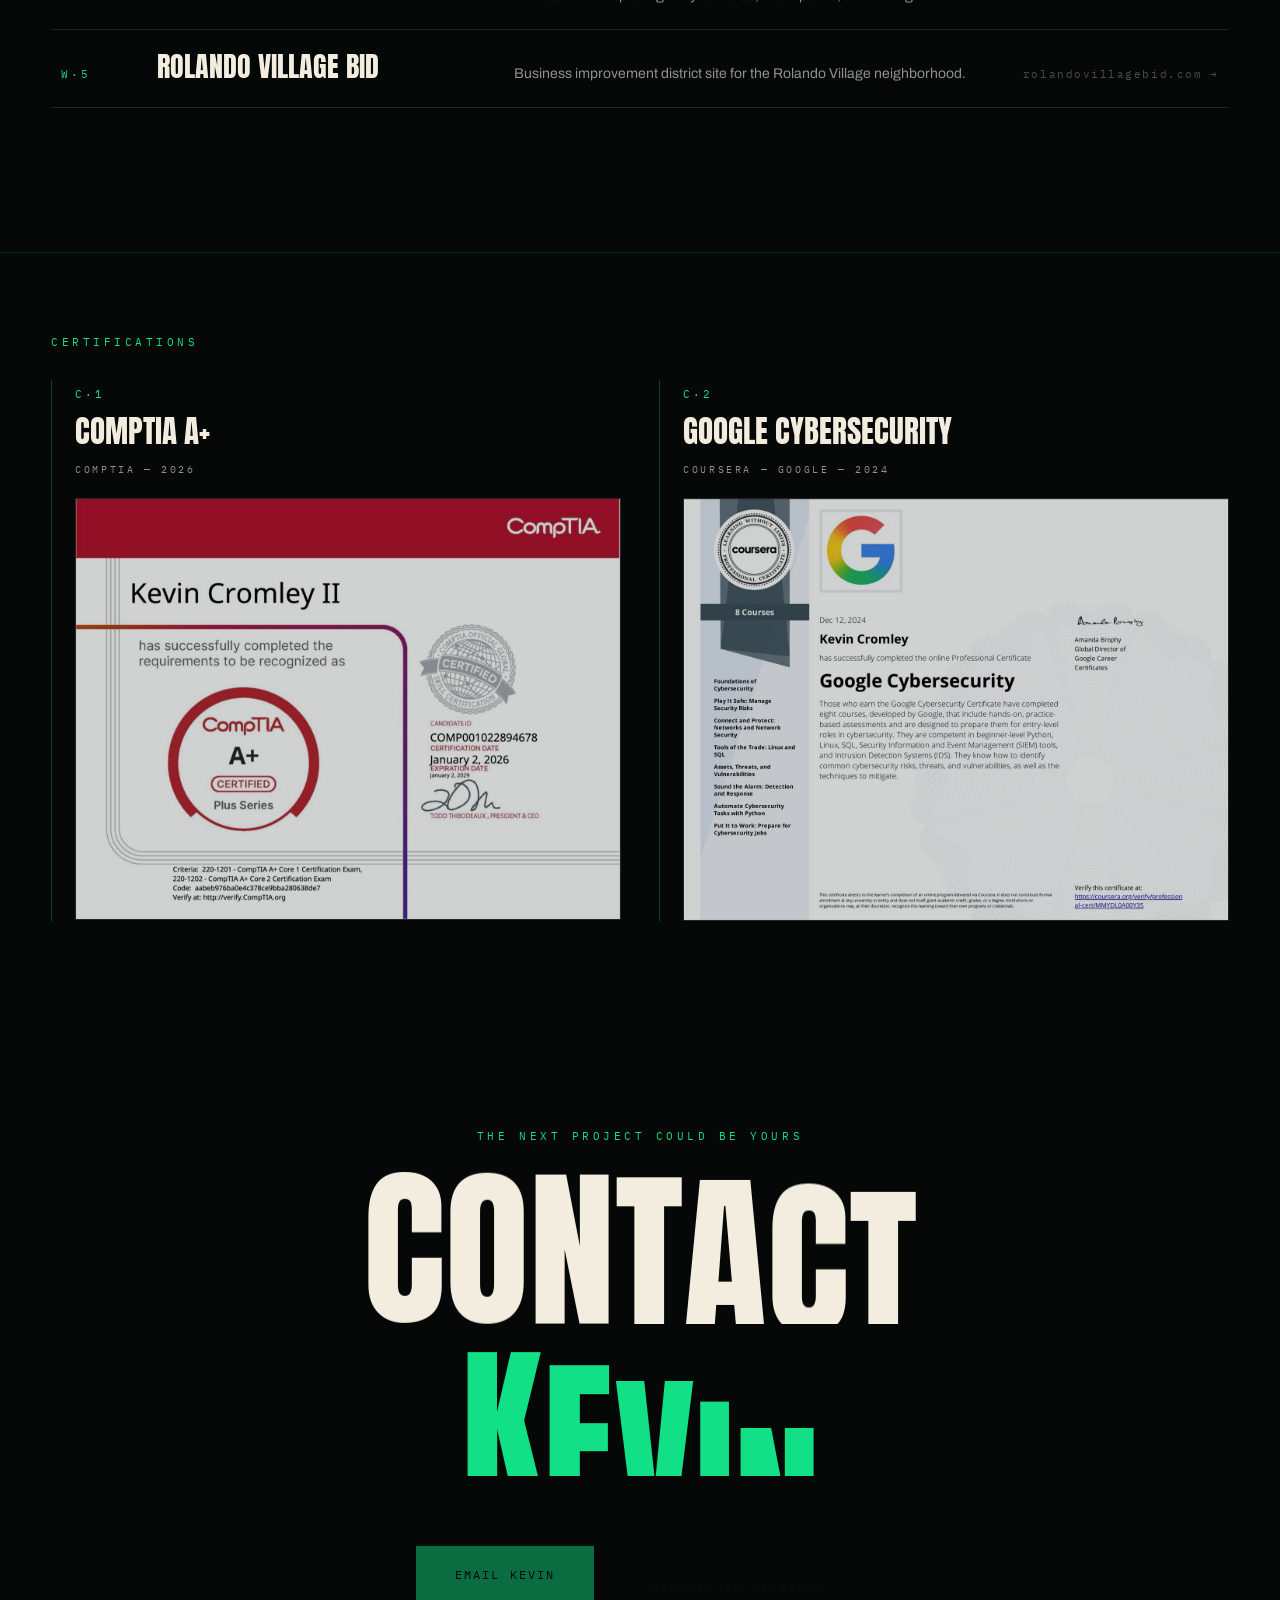
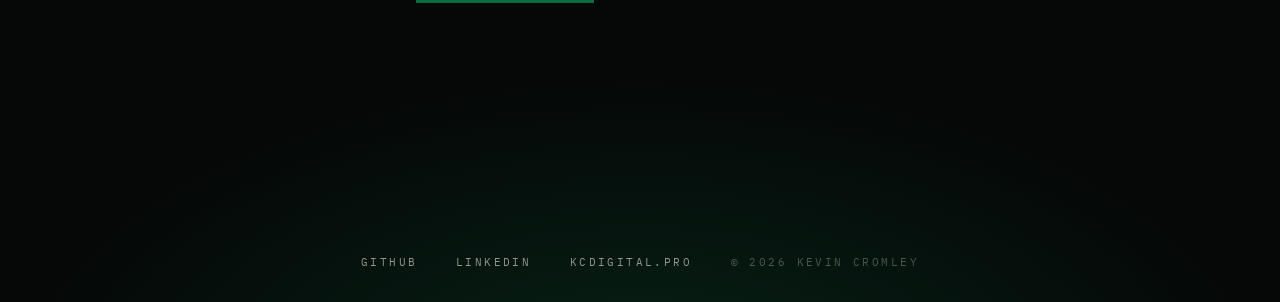
==== commit 663186bb: "Add new favicon and brand-kit logo to site - Point every page's favicon at the new green KC monogram" ====
--- a/cinematic/index.html
+++ b/cinematic/index.html
@@ -6,7 +6,7 @@
   <base href="/cinematic/" />
   <title>Kevin Cromley — Design &amp; Marketing for Businesses</title>
   <meta name="description" content="Kevin Cromley designs websites and marketing solutions for businesses. Web development, SEO optimization, and IT services in San Diego." />
-  <link rel="icon" href="../images/favicon.png" />
+  <link rel="icon" type="image/png" href="/assets/favicon-32.png" />
   <link rel="preconnect" href="https://fonts.googleapis.com" />
   <link rel="preconnect" href="https://fonts.gstatic.com" crossorigin />
   <link href="https://fonts.googleapis.com/css2?family=Anton&family=Archivo:wght@400;500;600&family=IBM+Plex+Mono:wght@400;500&display=swap" rel="stylesheet" />
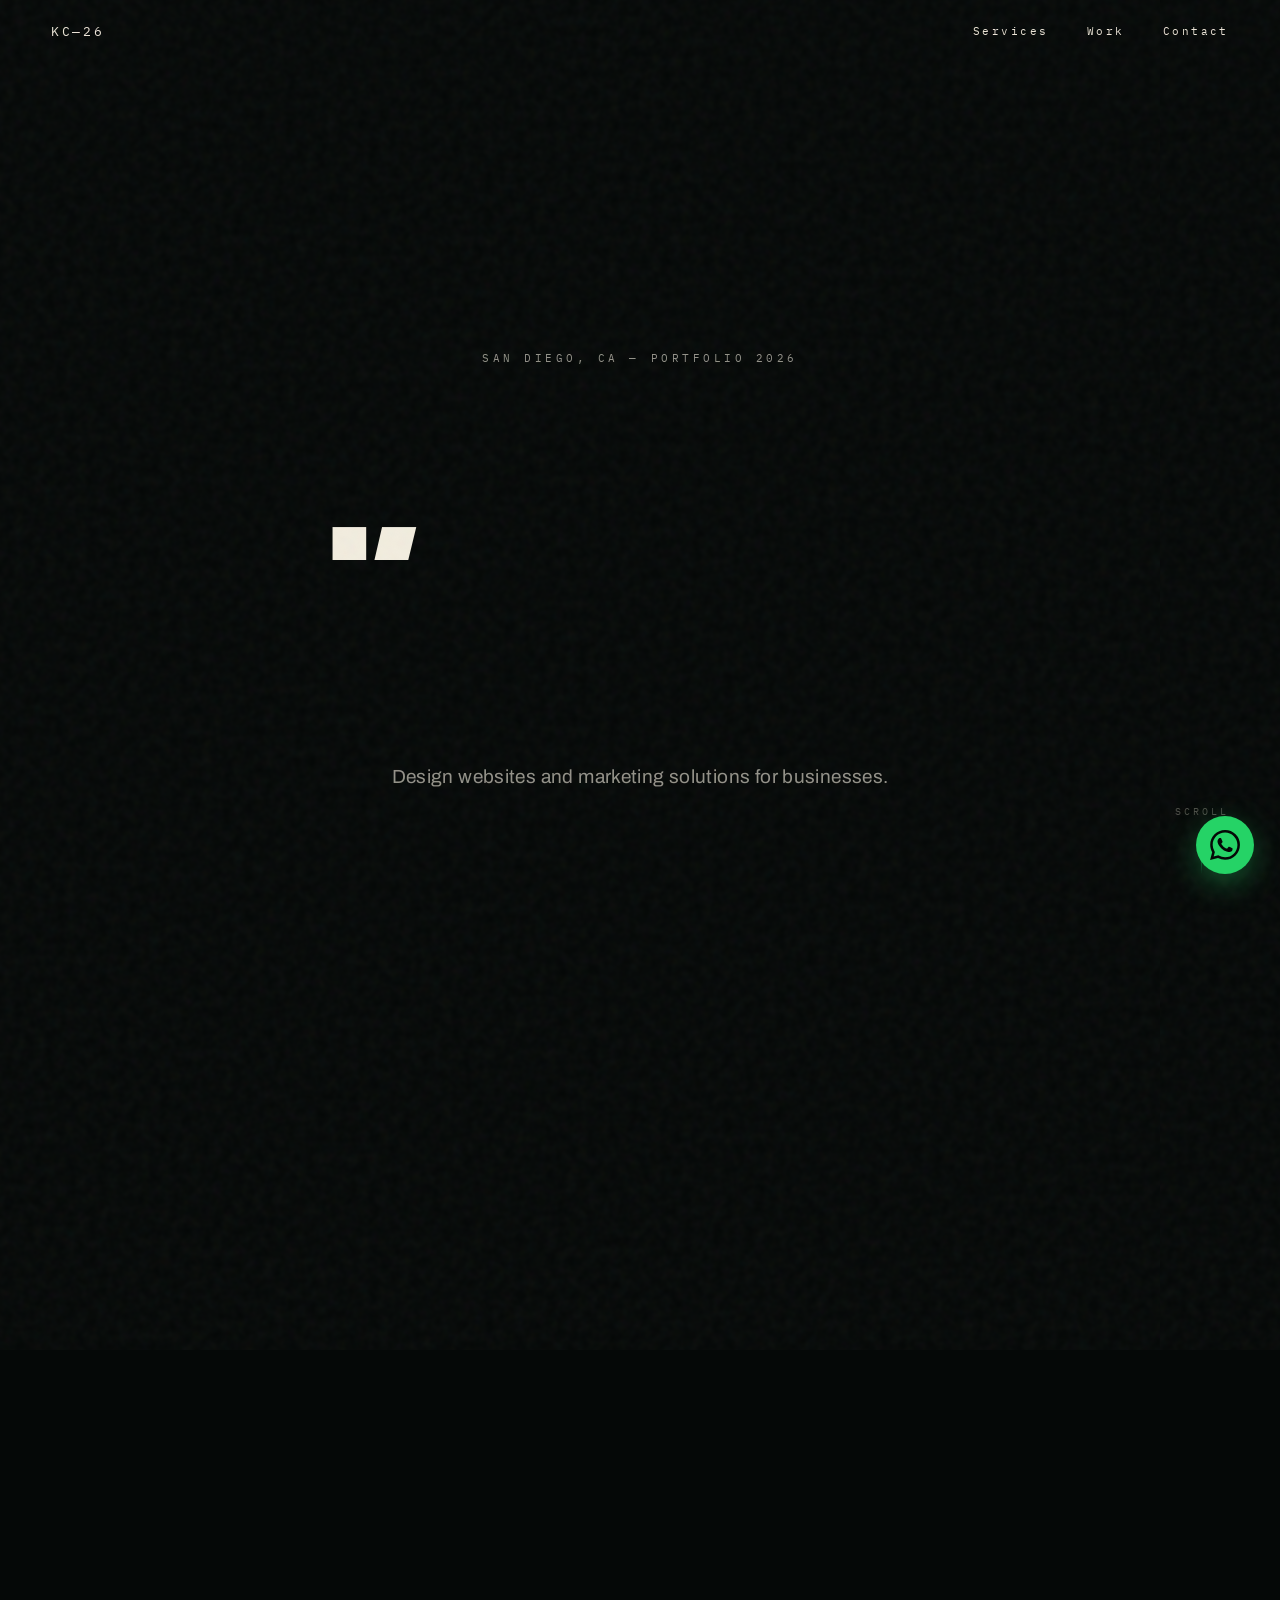
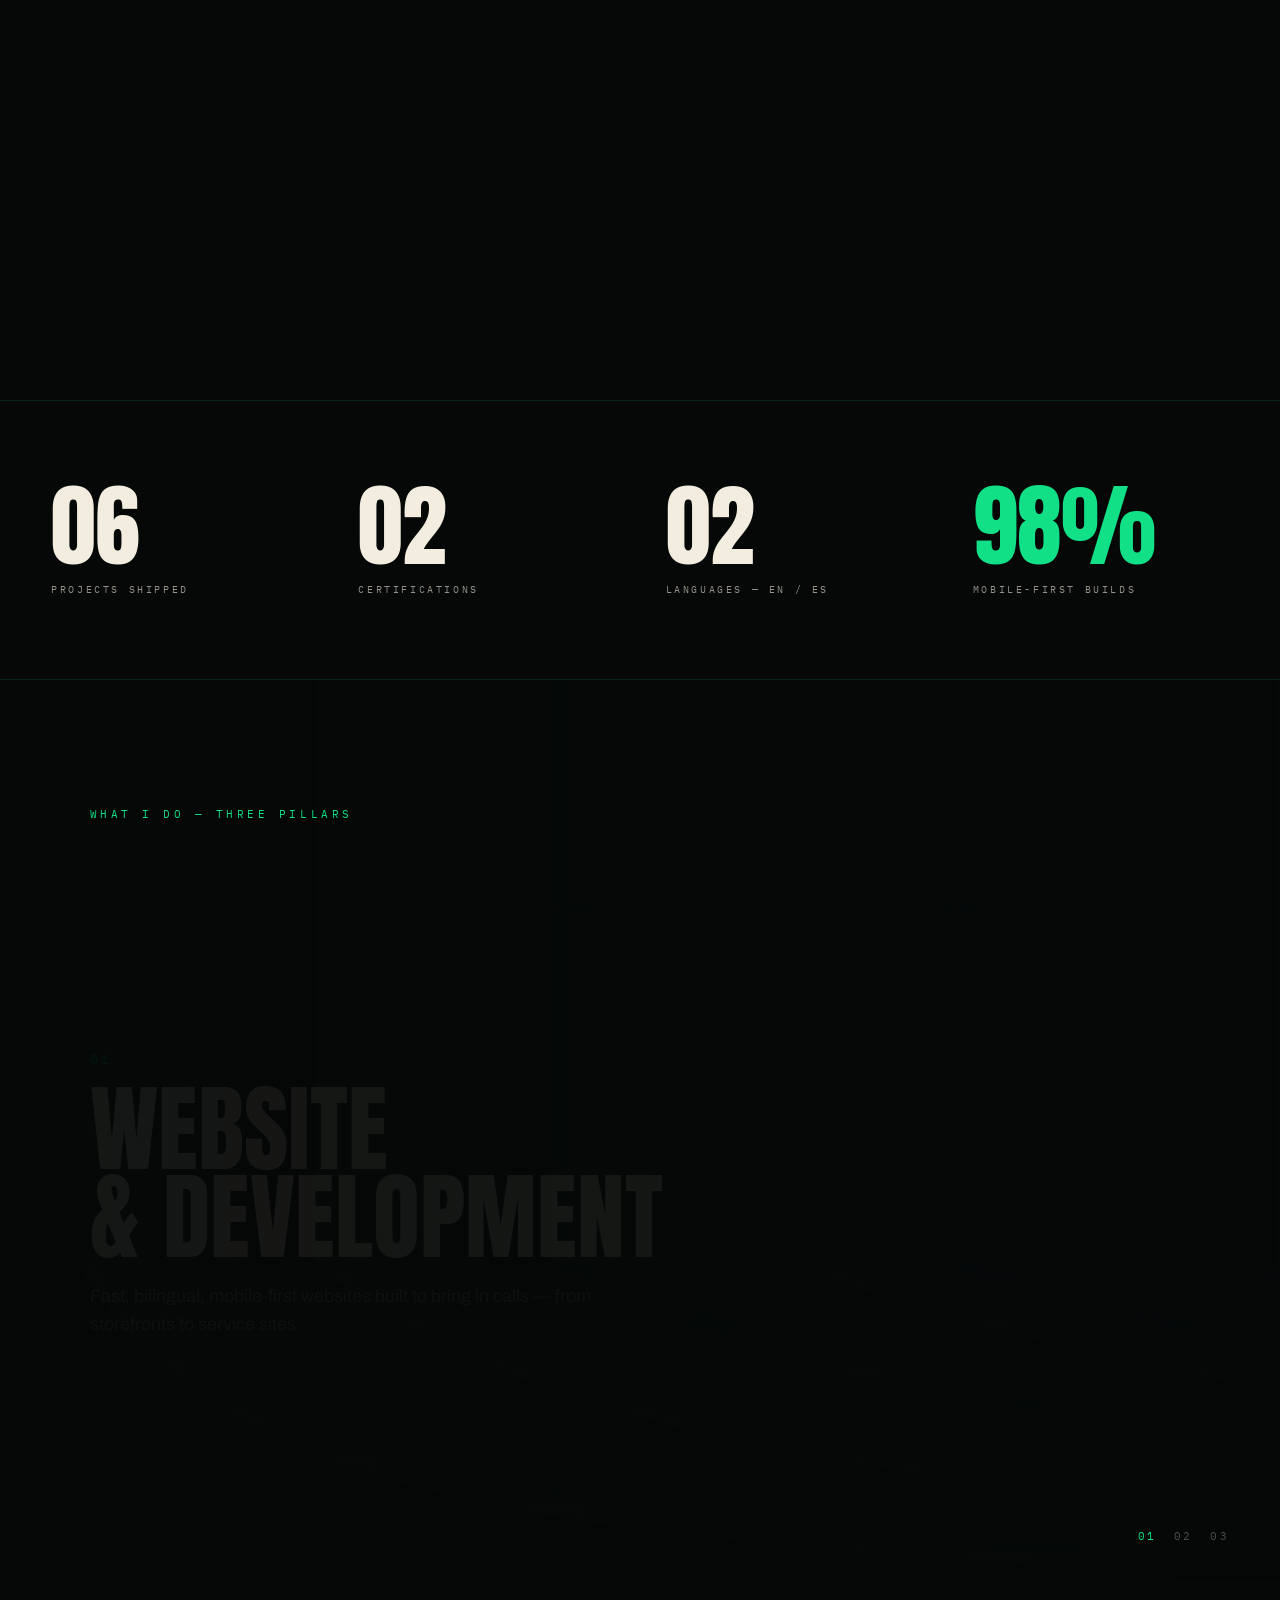
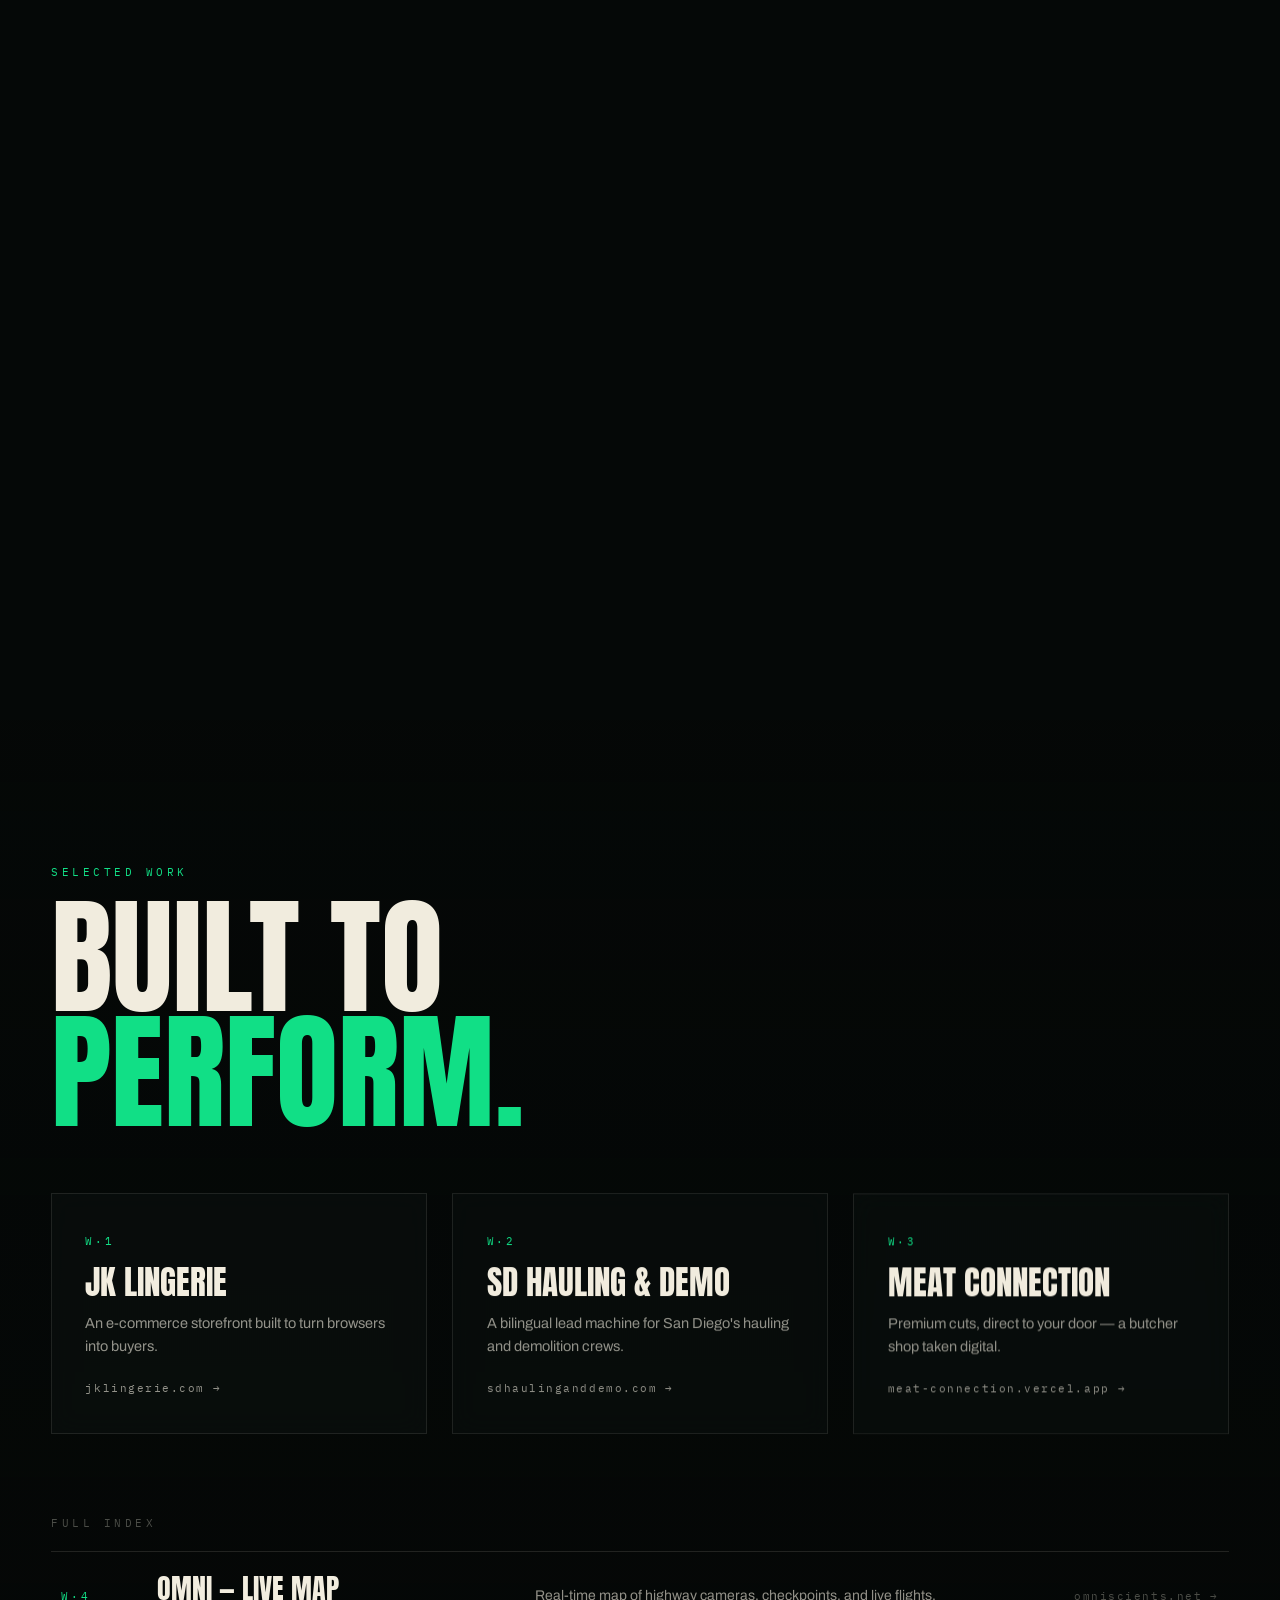
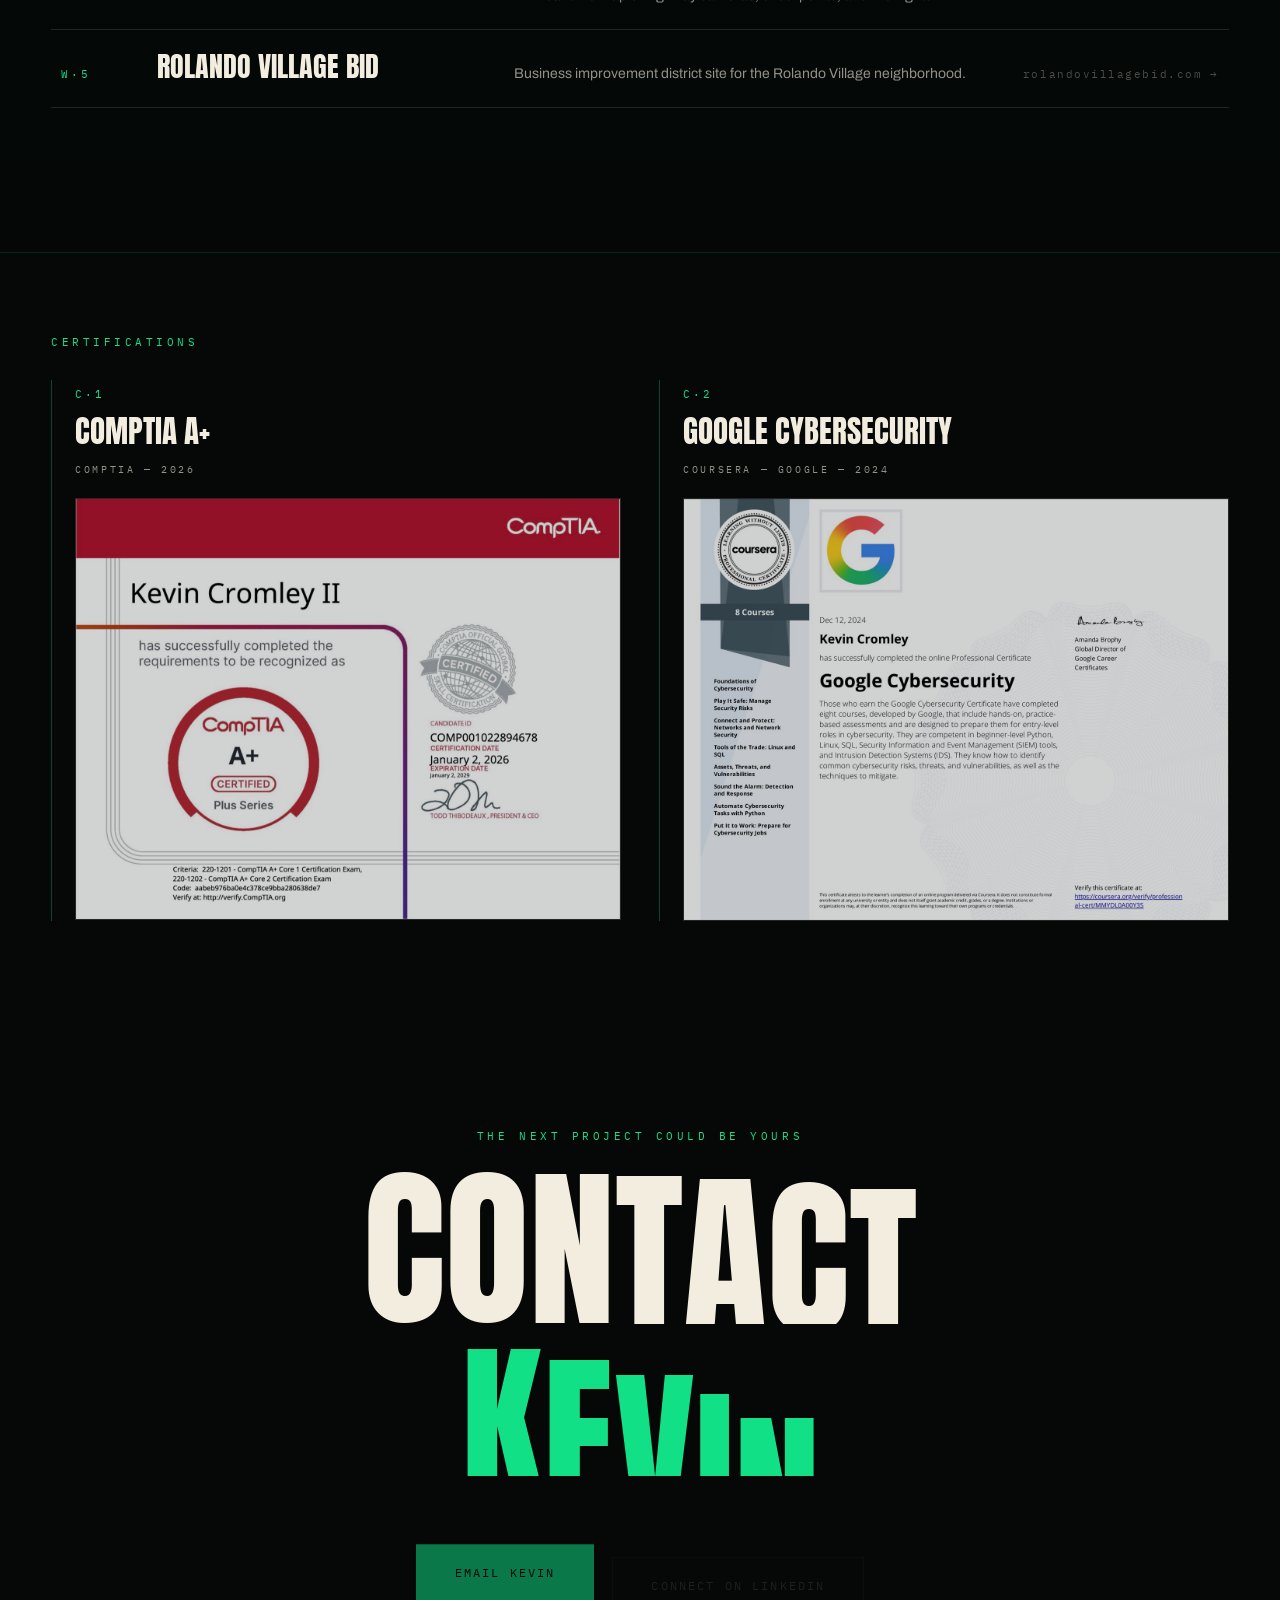
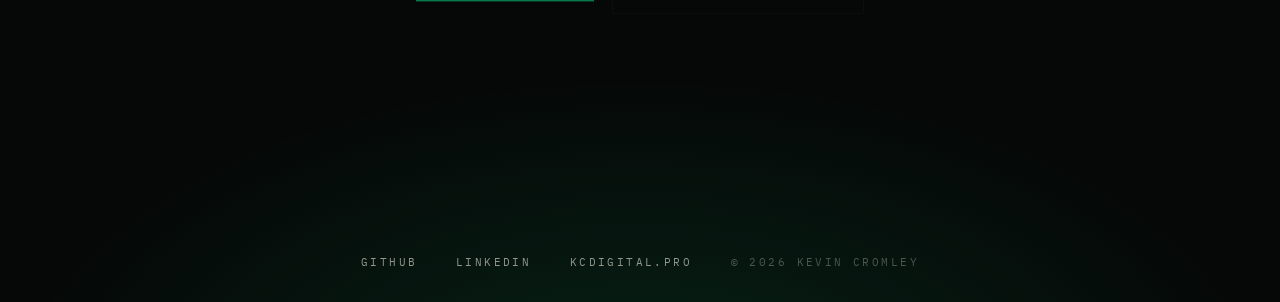
==== commit 29ad0414: "Use the KC Digital business card for social previews and email downloads" ====
--- a/cinematic/index.html
+++ b/cinematic/index.html
@@ -6,6 +6,21 @@
   <base href="/cinematic/" />
   <title>Kevin Cromley — Design &amp; Marketing for Businesses</title>
   <meta name="description" content="Kevin Cromley designs websites and marketing solutions for businesses. Web development, SEO optimization, and IT services in San Diego." />
+  <meta property="og:type" content="website" />
+  <meta property="og:site_name" content="KC Digital" />
+  <meta property="og:url" content="https://kcdigital.pro/" />
+  <meta property="og:title" content="Kevin Cromley | KC Digital" />
+  <meta property="og:description" content="+1 (619) 944-8759 · Bilingual websites, local SEO, Google Ads and IT support." />
+  <meta property="og:image" content="https://kcdigital.pro/assets/kc-digital-business-card.png" />
+  <meta property="og:image:type" content="image/png" />
+  <meta property="og:image:width" content="1200" />
+  <meta property="og:image:height" content="630" />
+  <meta property="og:image:alt" content="Kevin Cromley, KC Digital in San Diego. Bilingual websites, local SEO, Google Ads and IT support. Call or WhatsApp +1 (619) 944-8759." />
+  <meta name="twitter:card" content="summary_large_image" />
+  <meta name="twitter:title" content="Kevin Cromley | KC Digital" />
+  <meta name="twitter:description" content="+1 (619) 944-8759 · Bilingual websites, local SEO, Google Ads and IT support." />
+  <meta name="twitter:image" content="https://kcdigital.pro/assets/kc-digital-business-card.png" />
+  <meta name="twitter:image:alt" content="Kevin Cromley, KC Digital in San Diego. Bilingual websites, local SEO, Google Ads and IT support. Call or WhatsApp +1 (619) 944-8759." />
   <link rel="icon" type="image/png" href="/assets/favicon-32.png" />
   <link rel="preconnect" href="https://fonts.googleapis.com" />
   <link rel="preconnect" href="https://fonts.gstatic.com" crossorigin />
